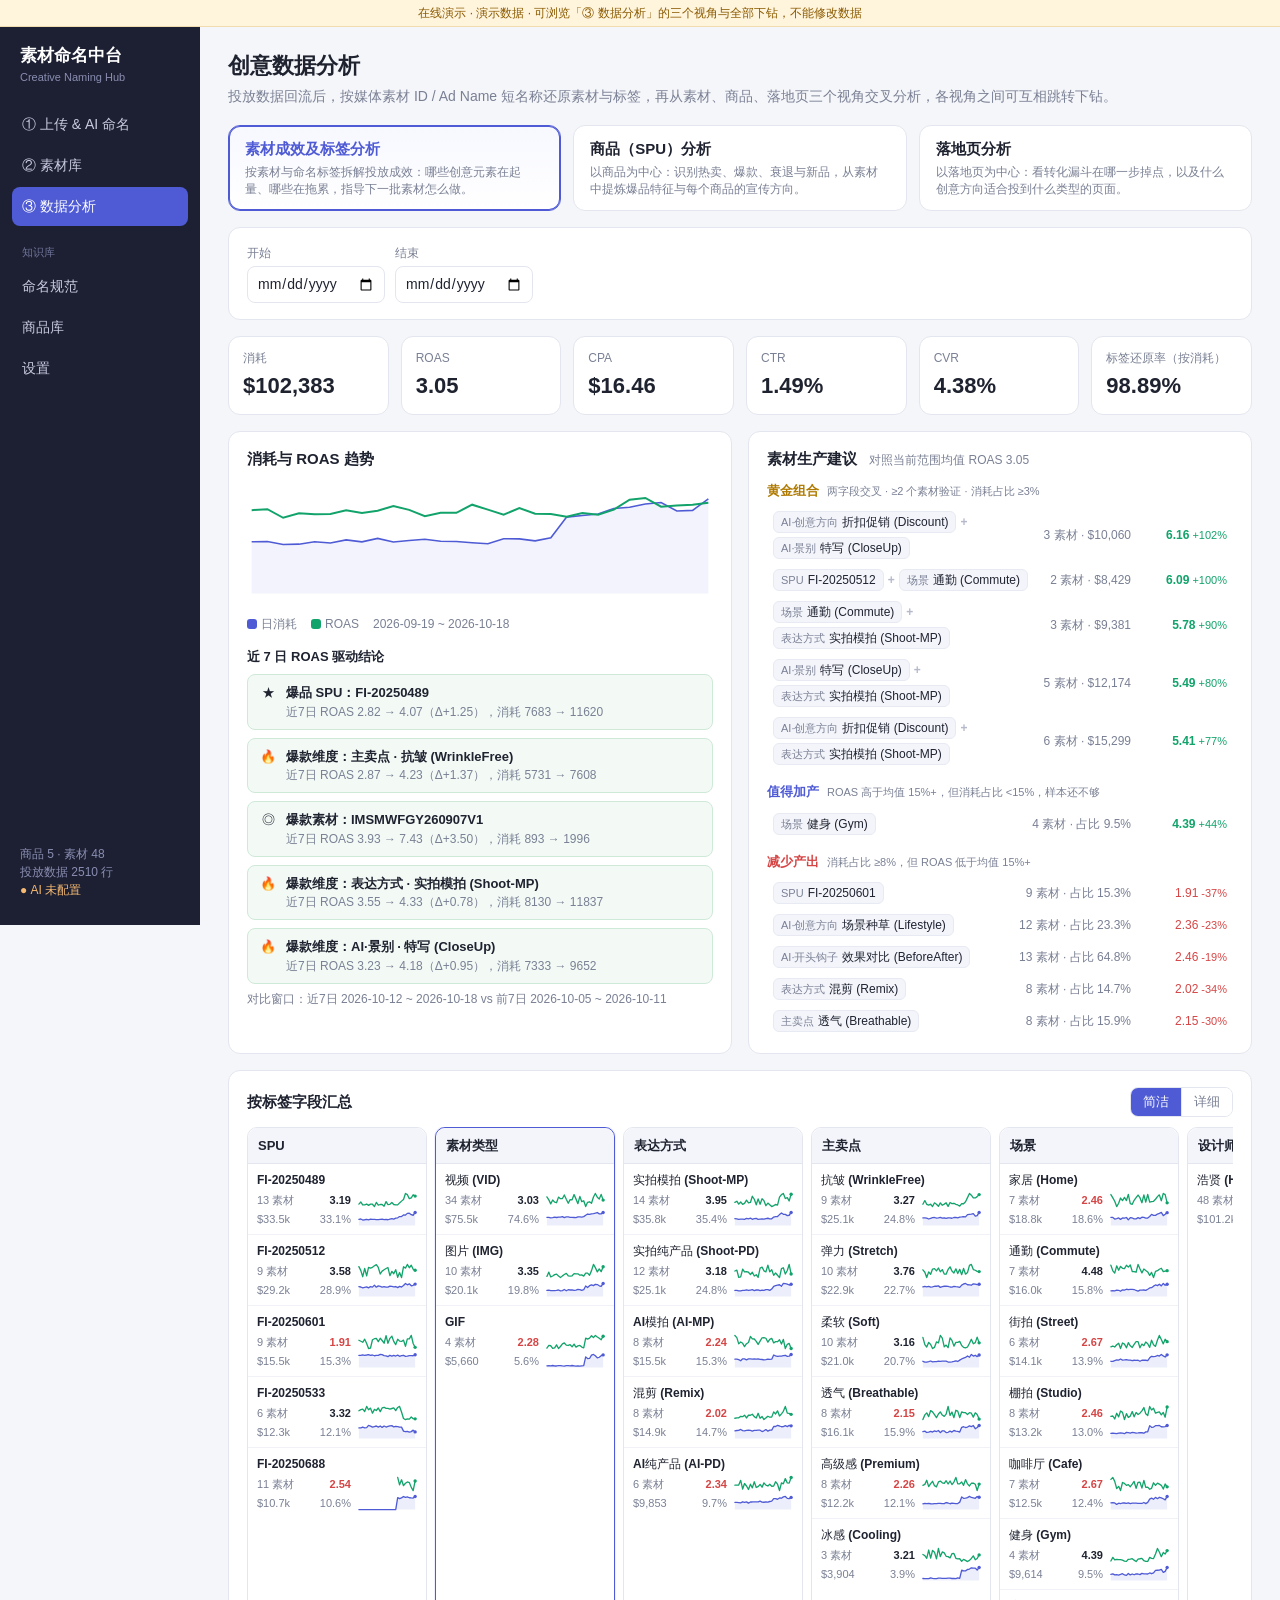
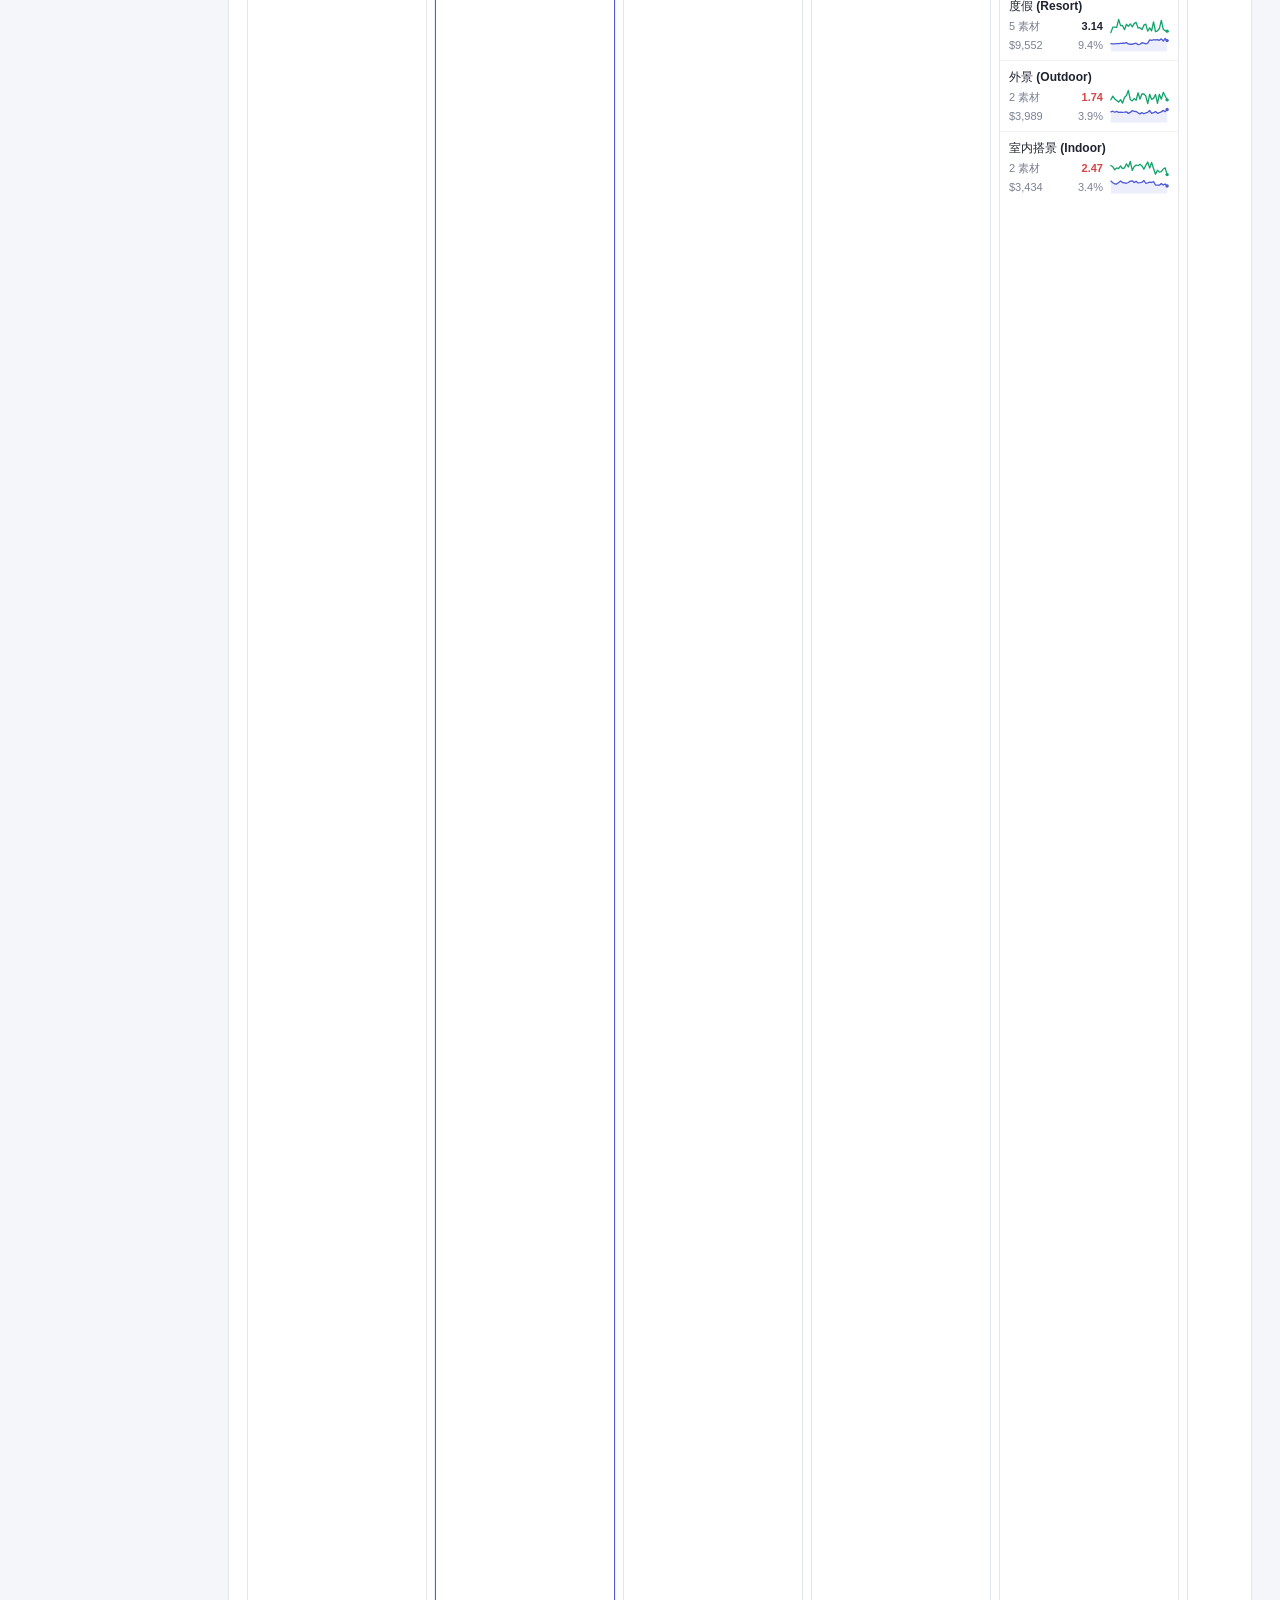
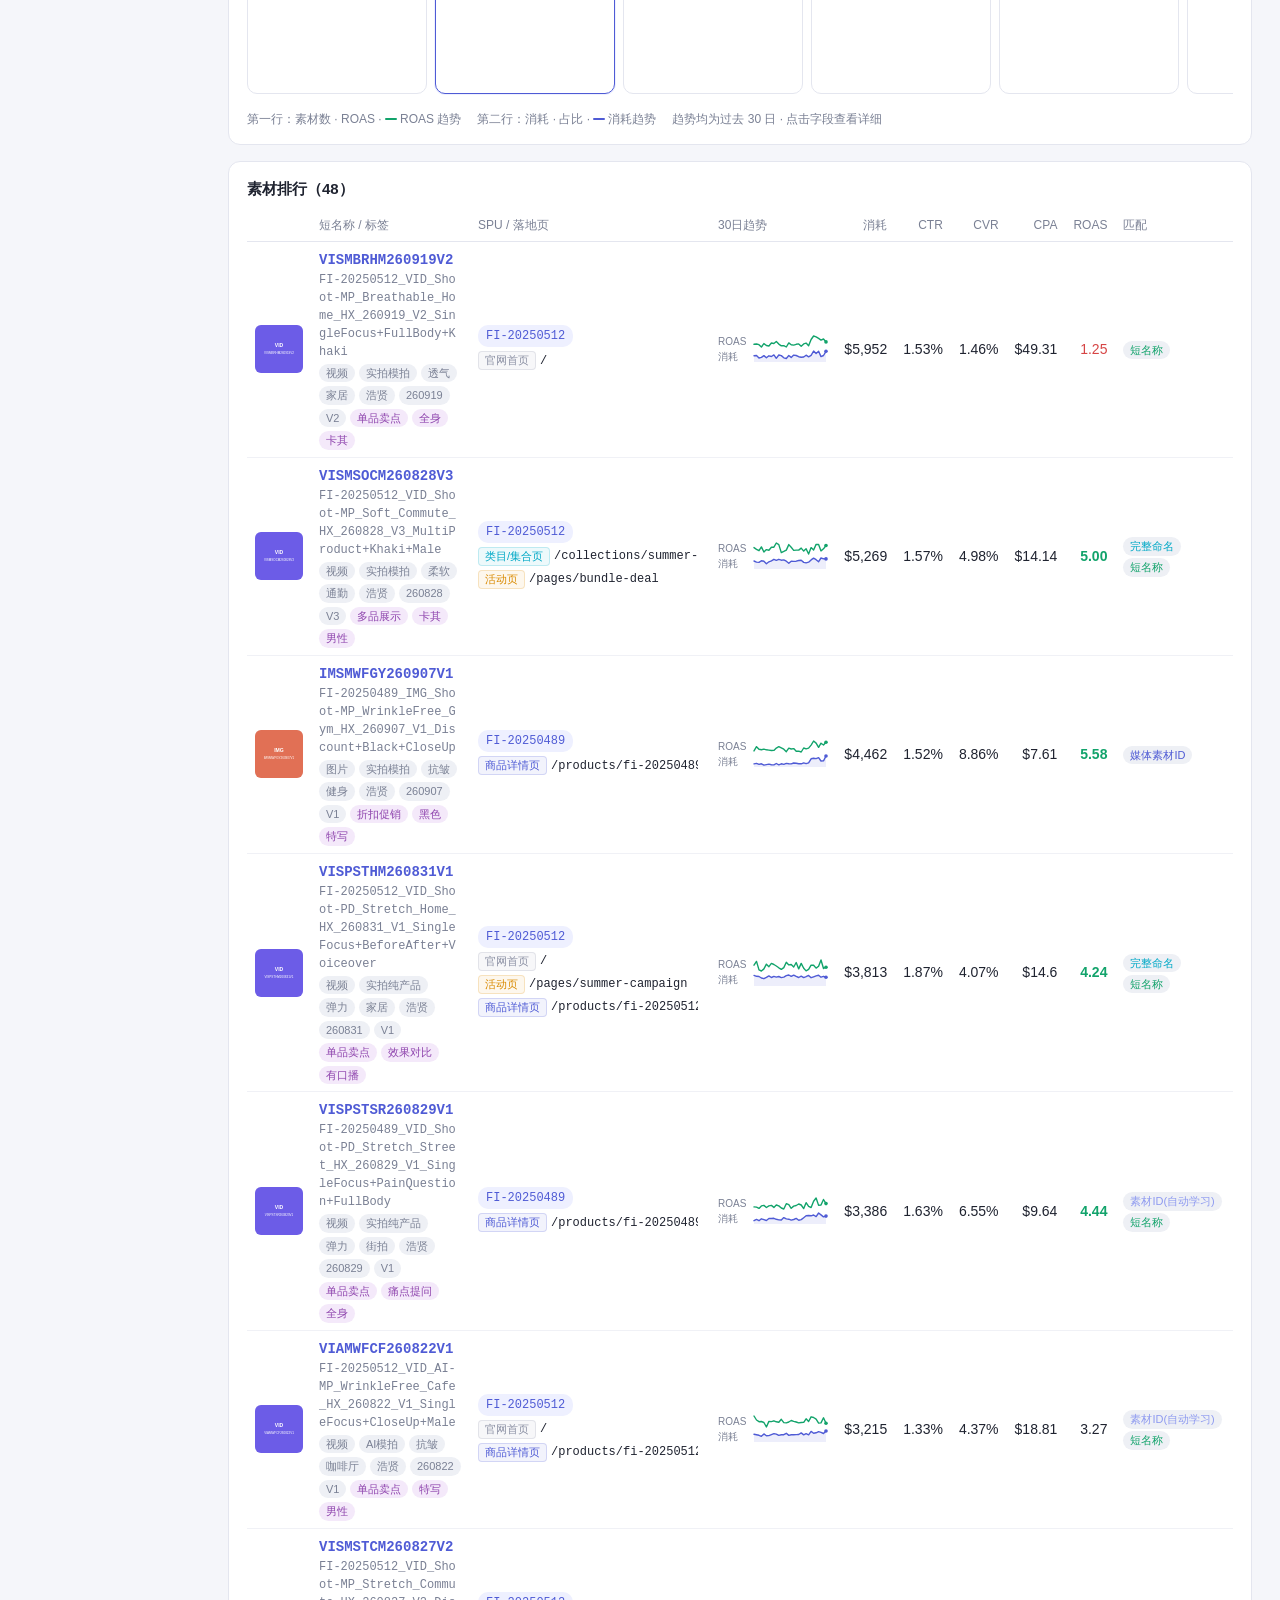
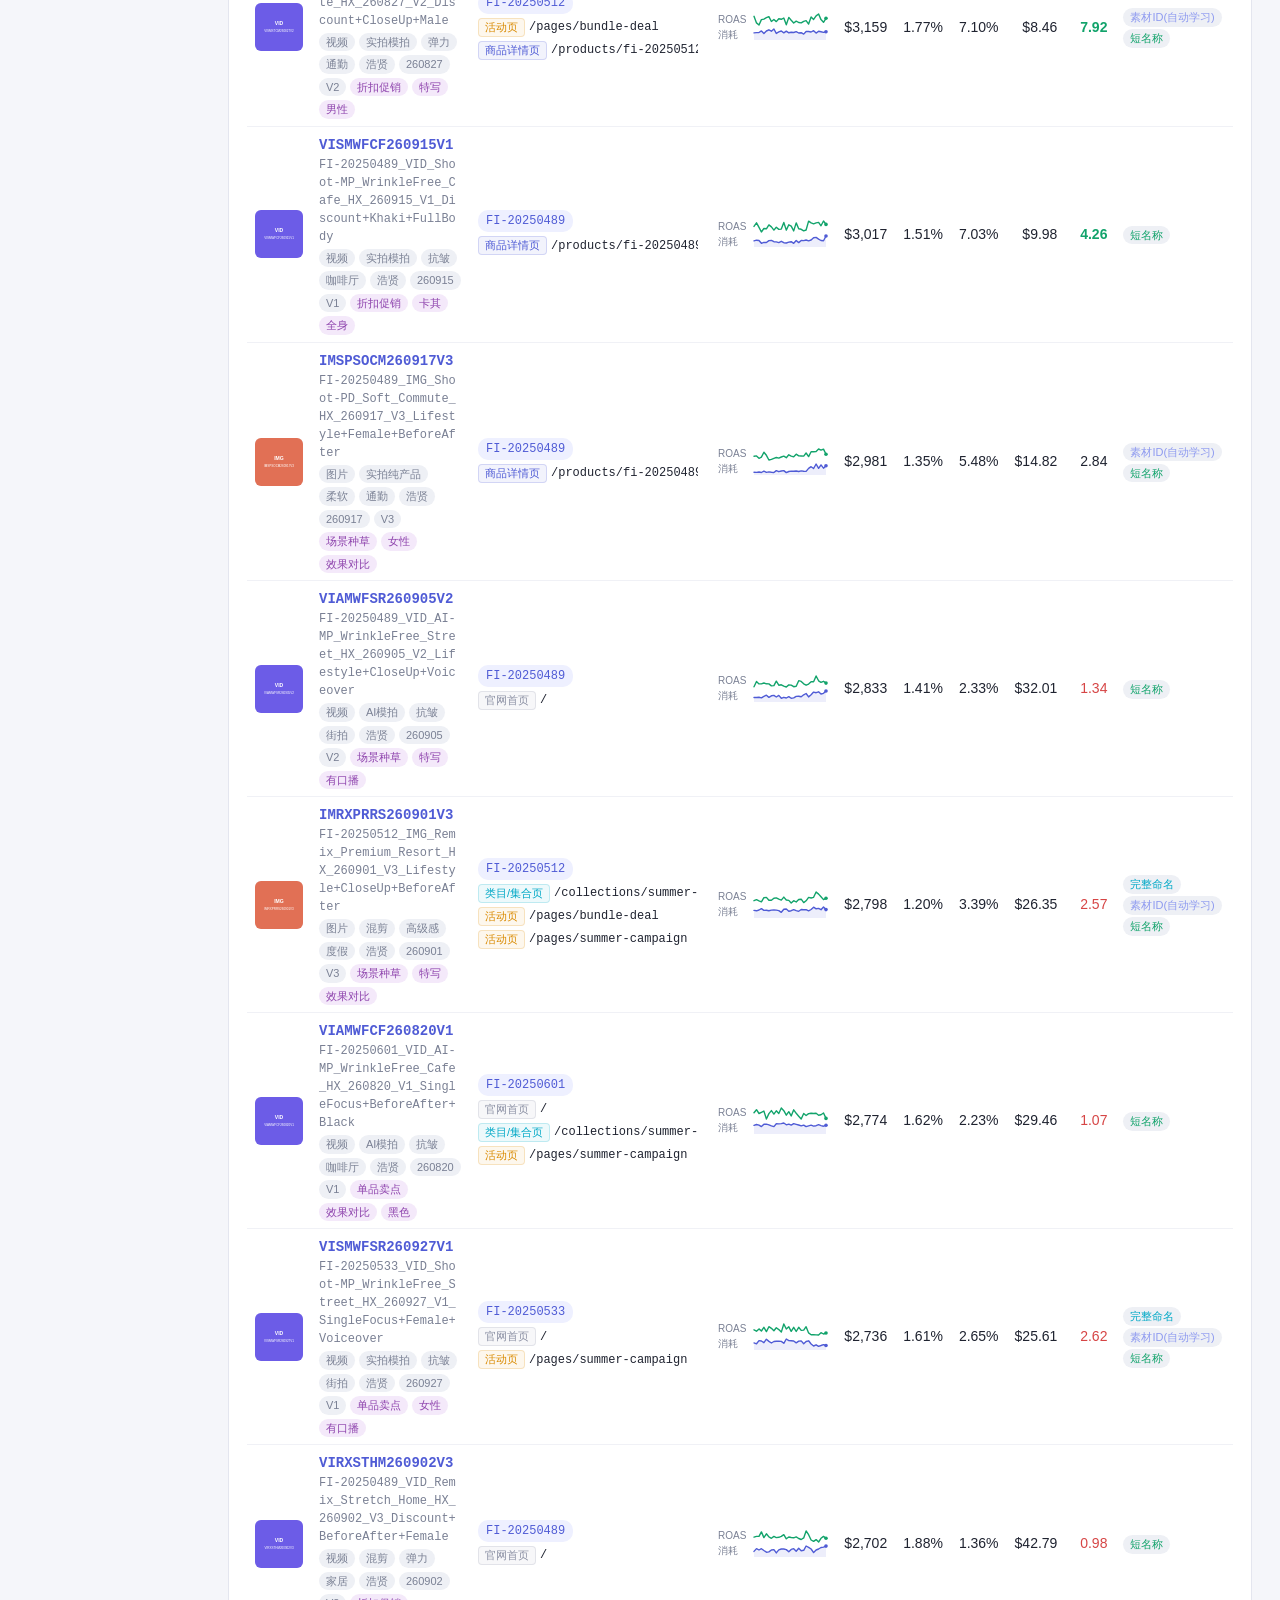
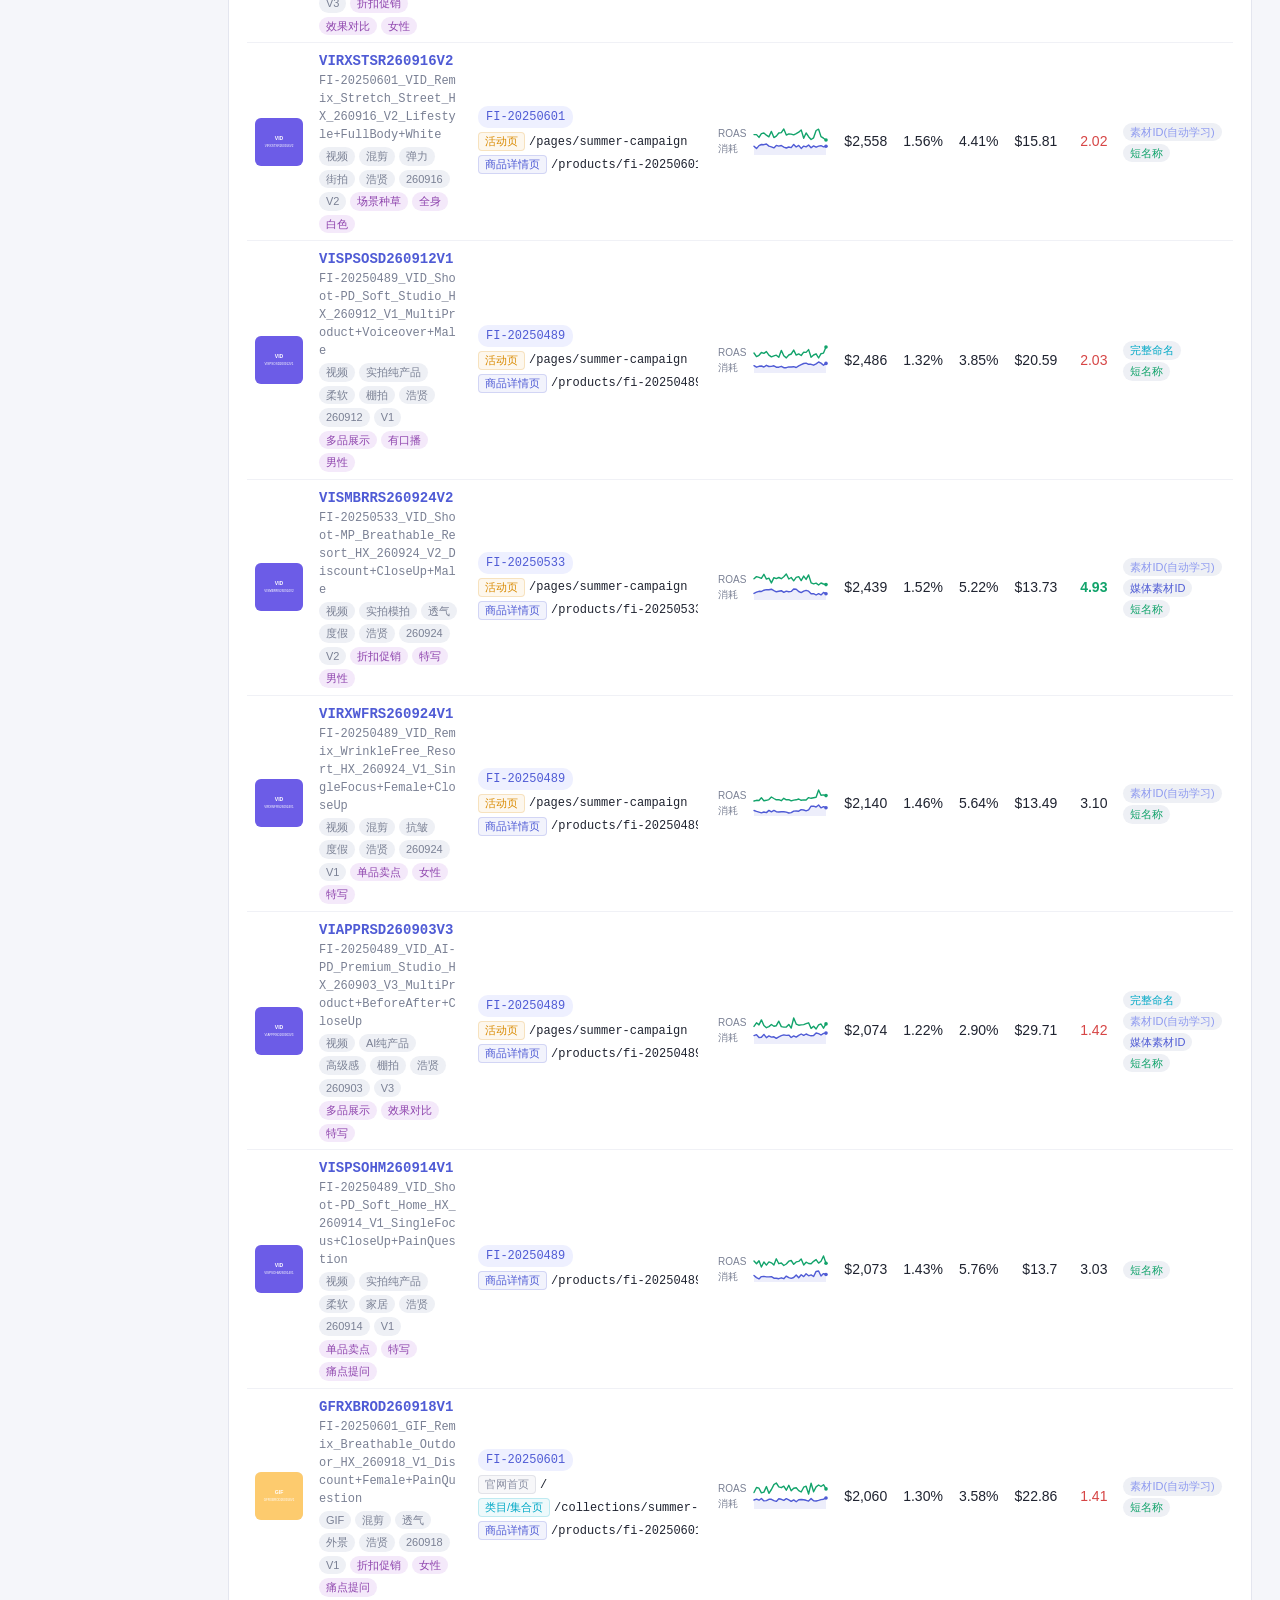
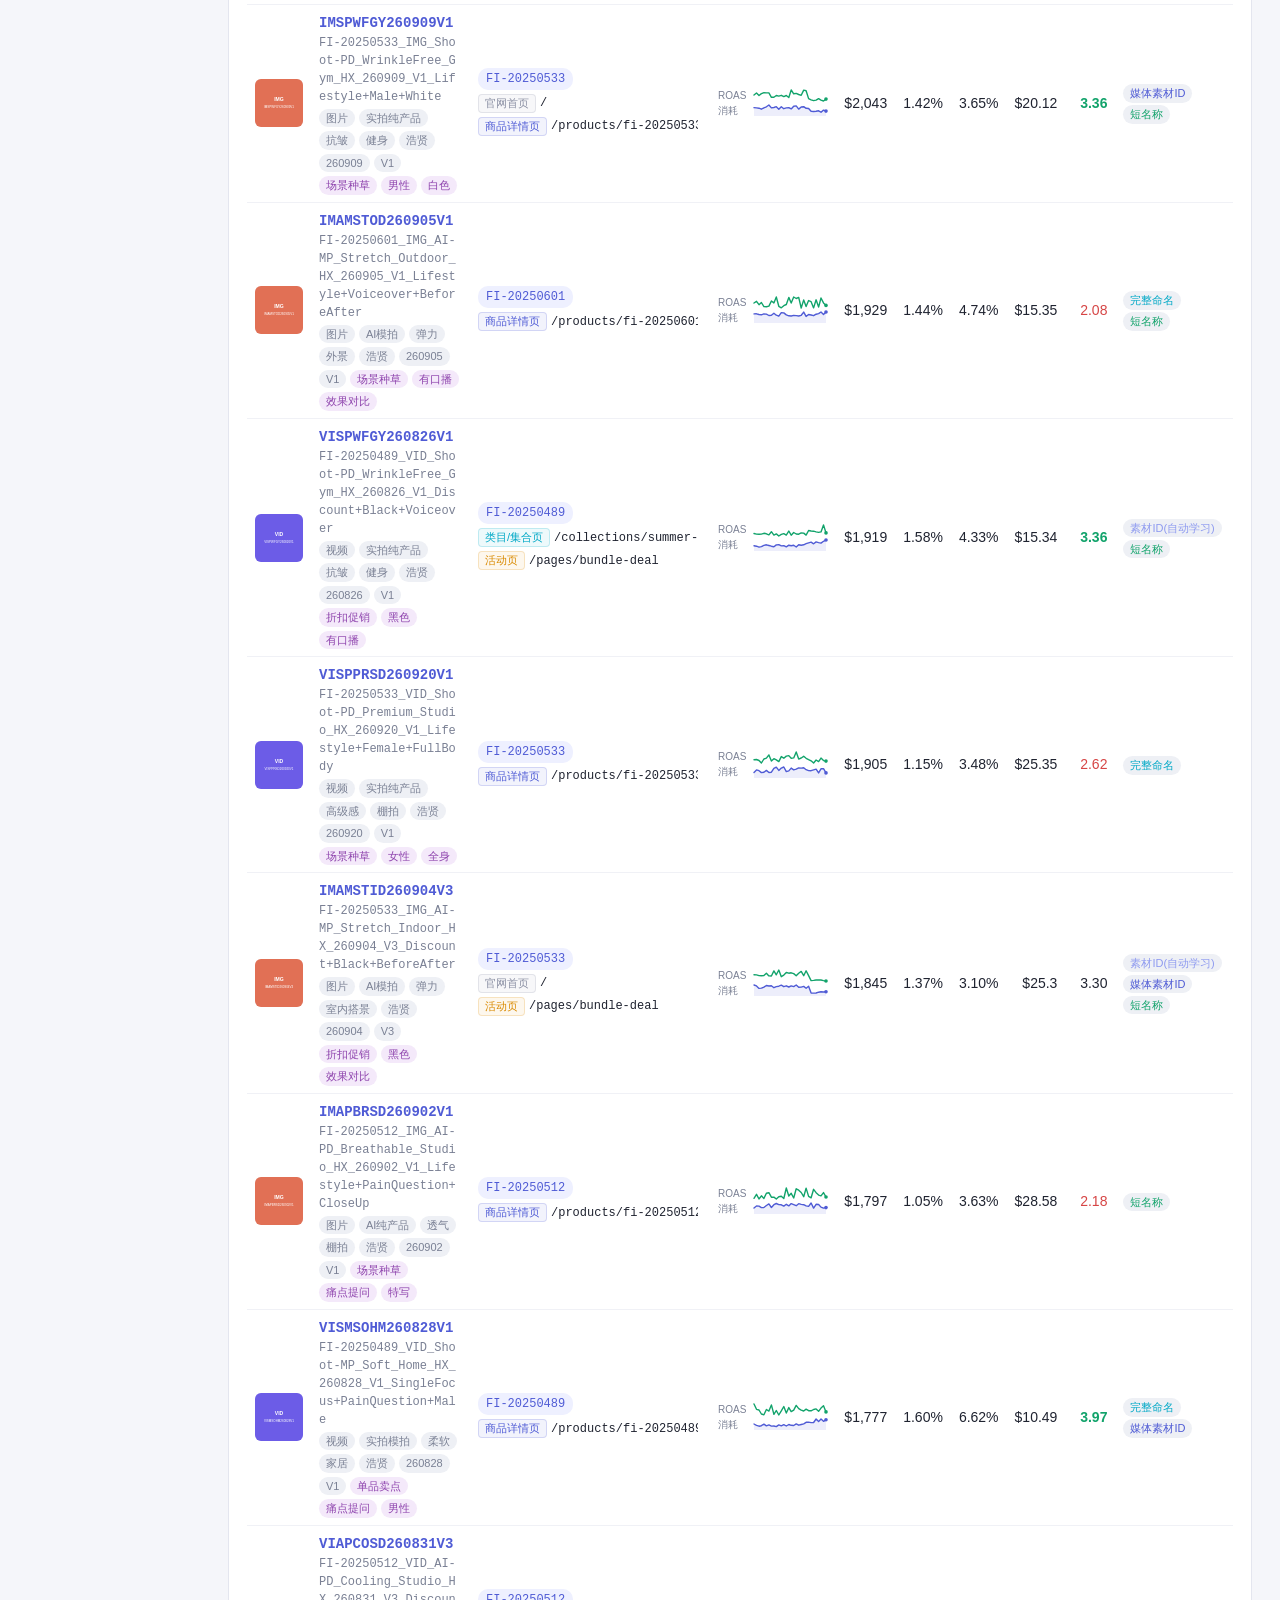
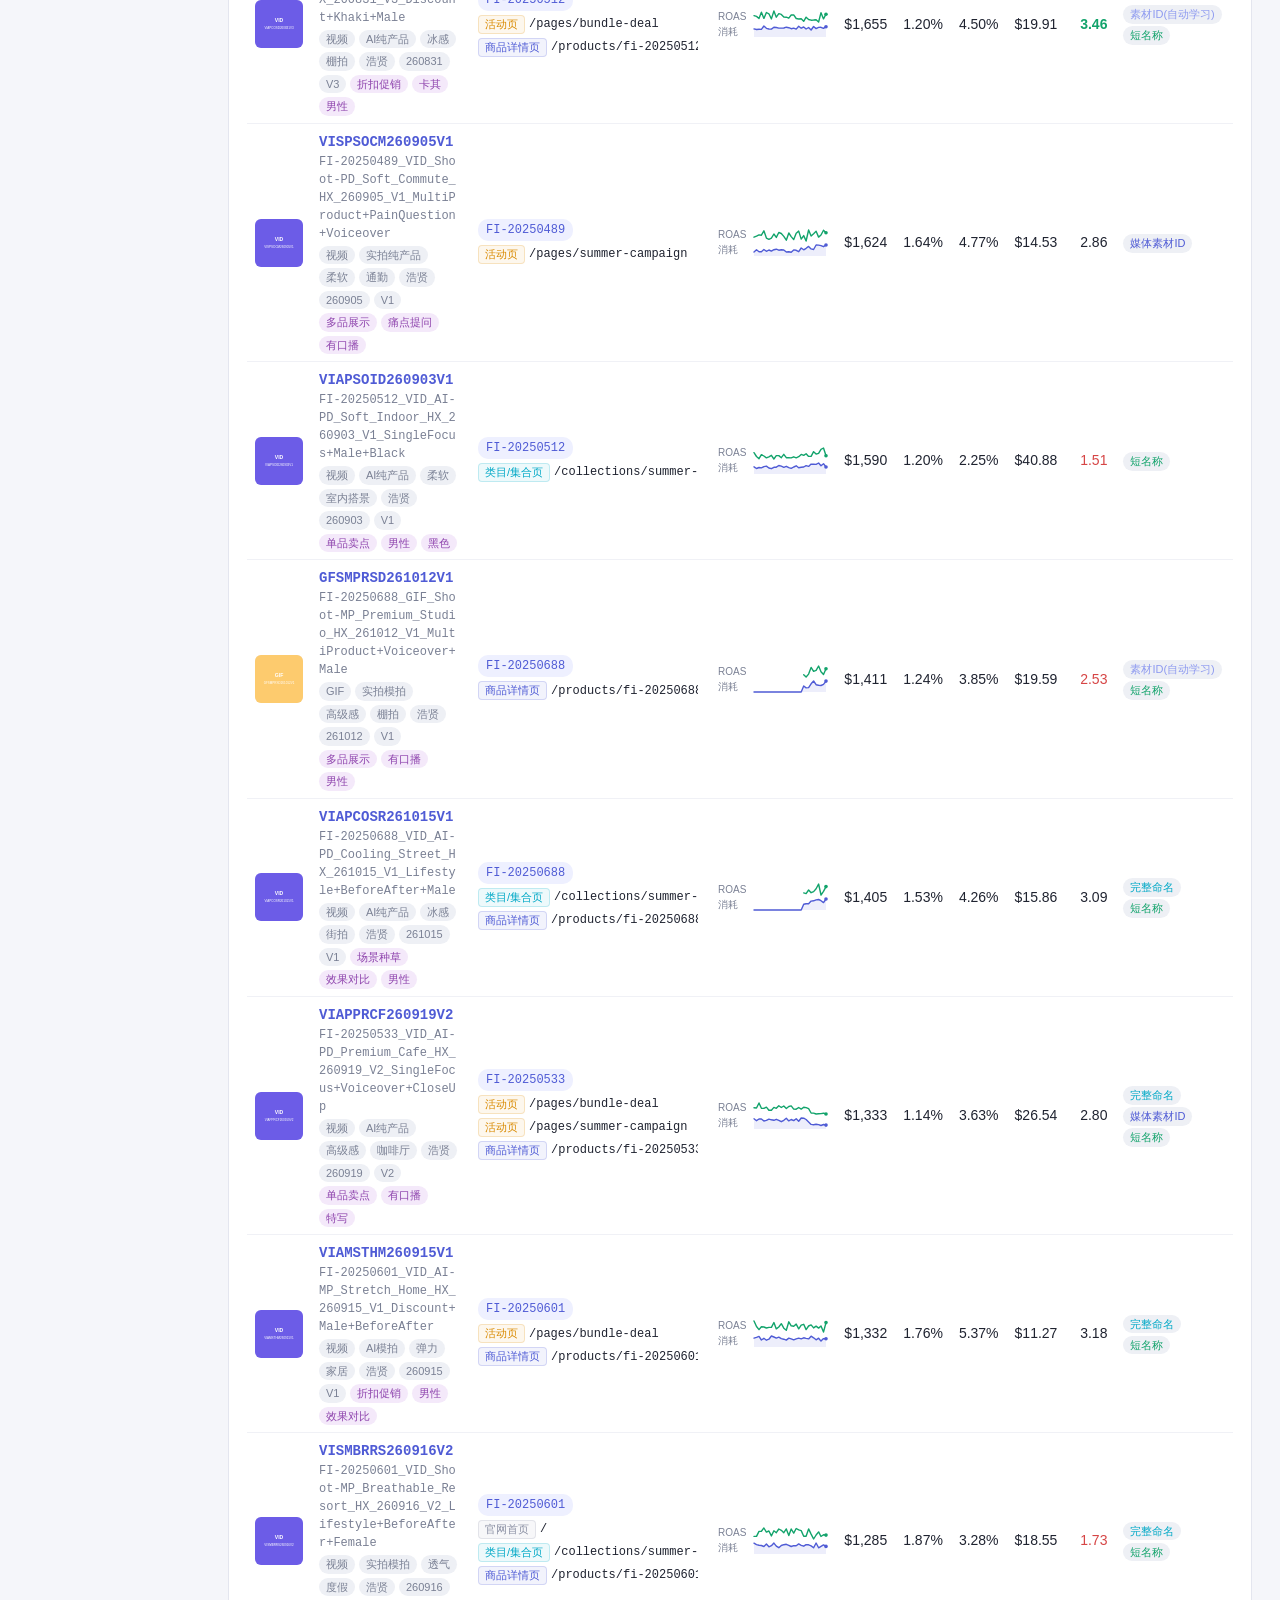
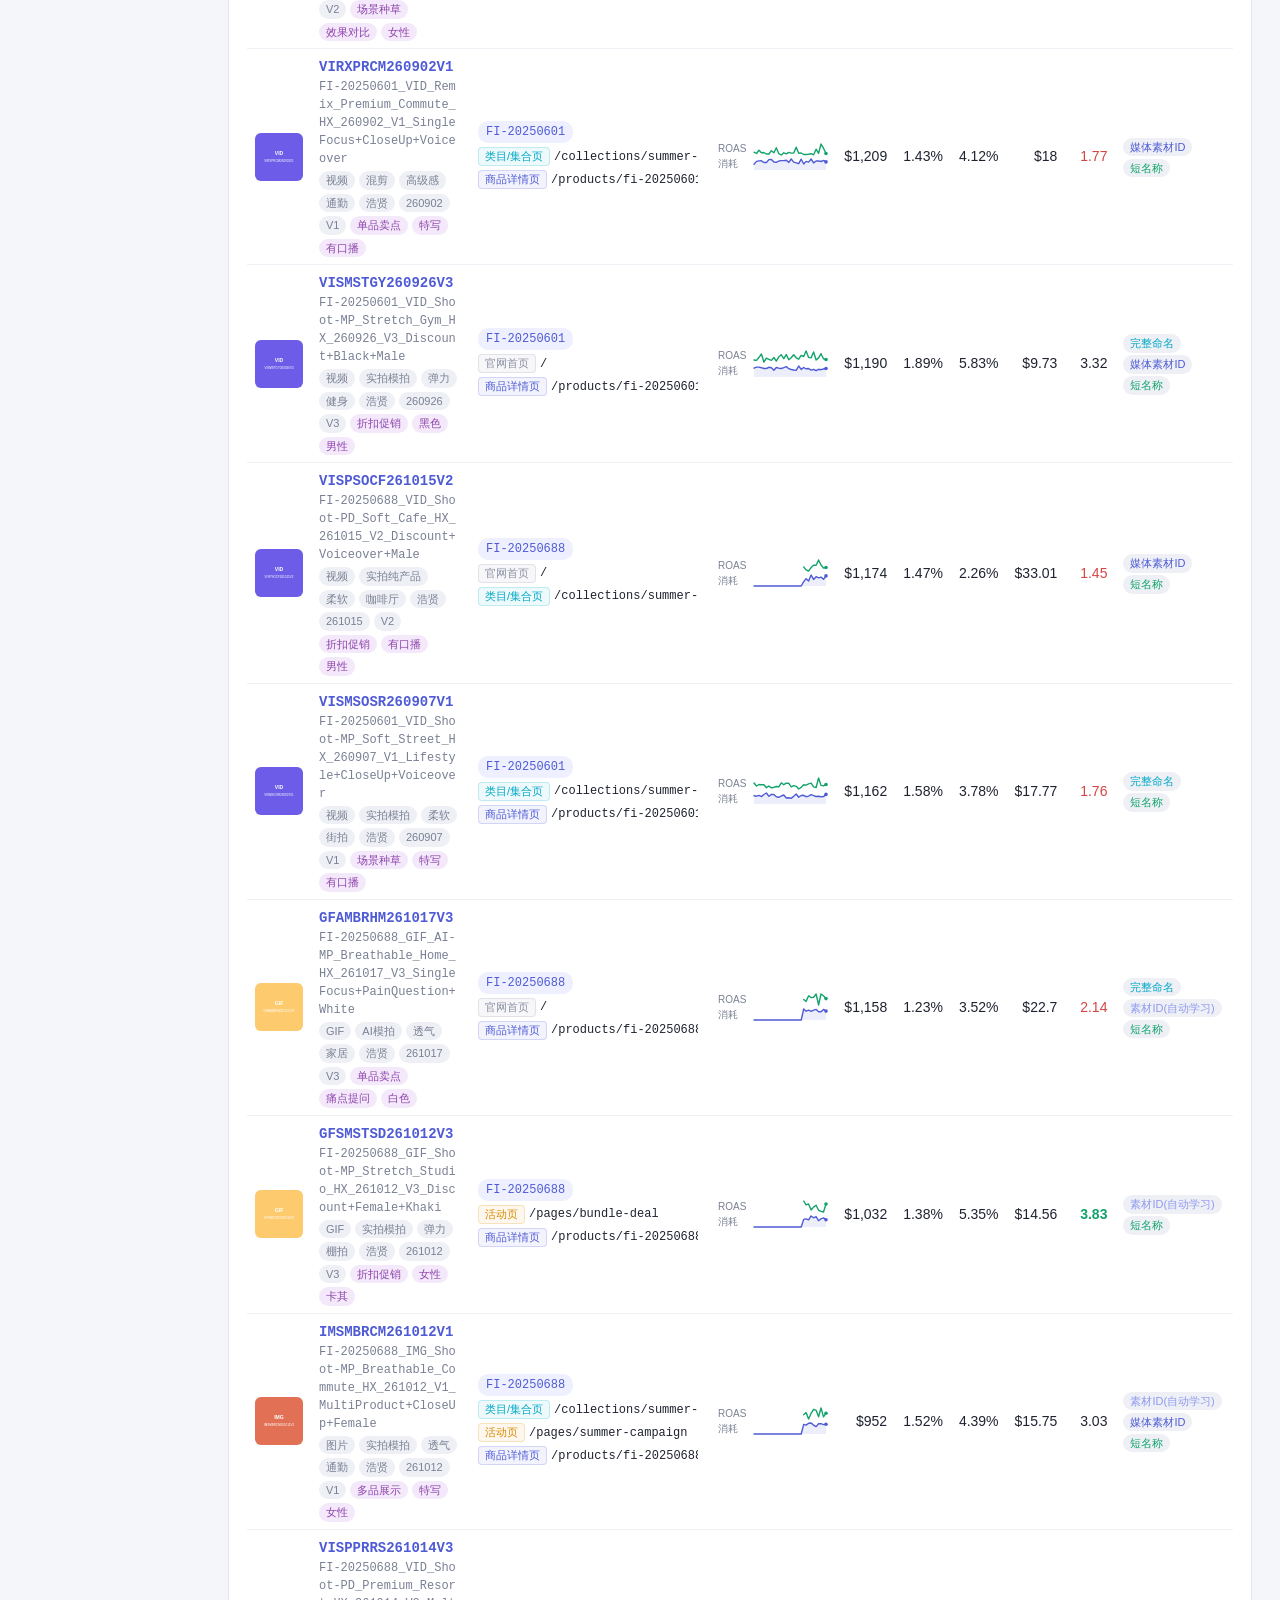
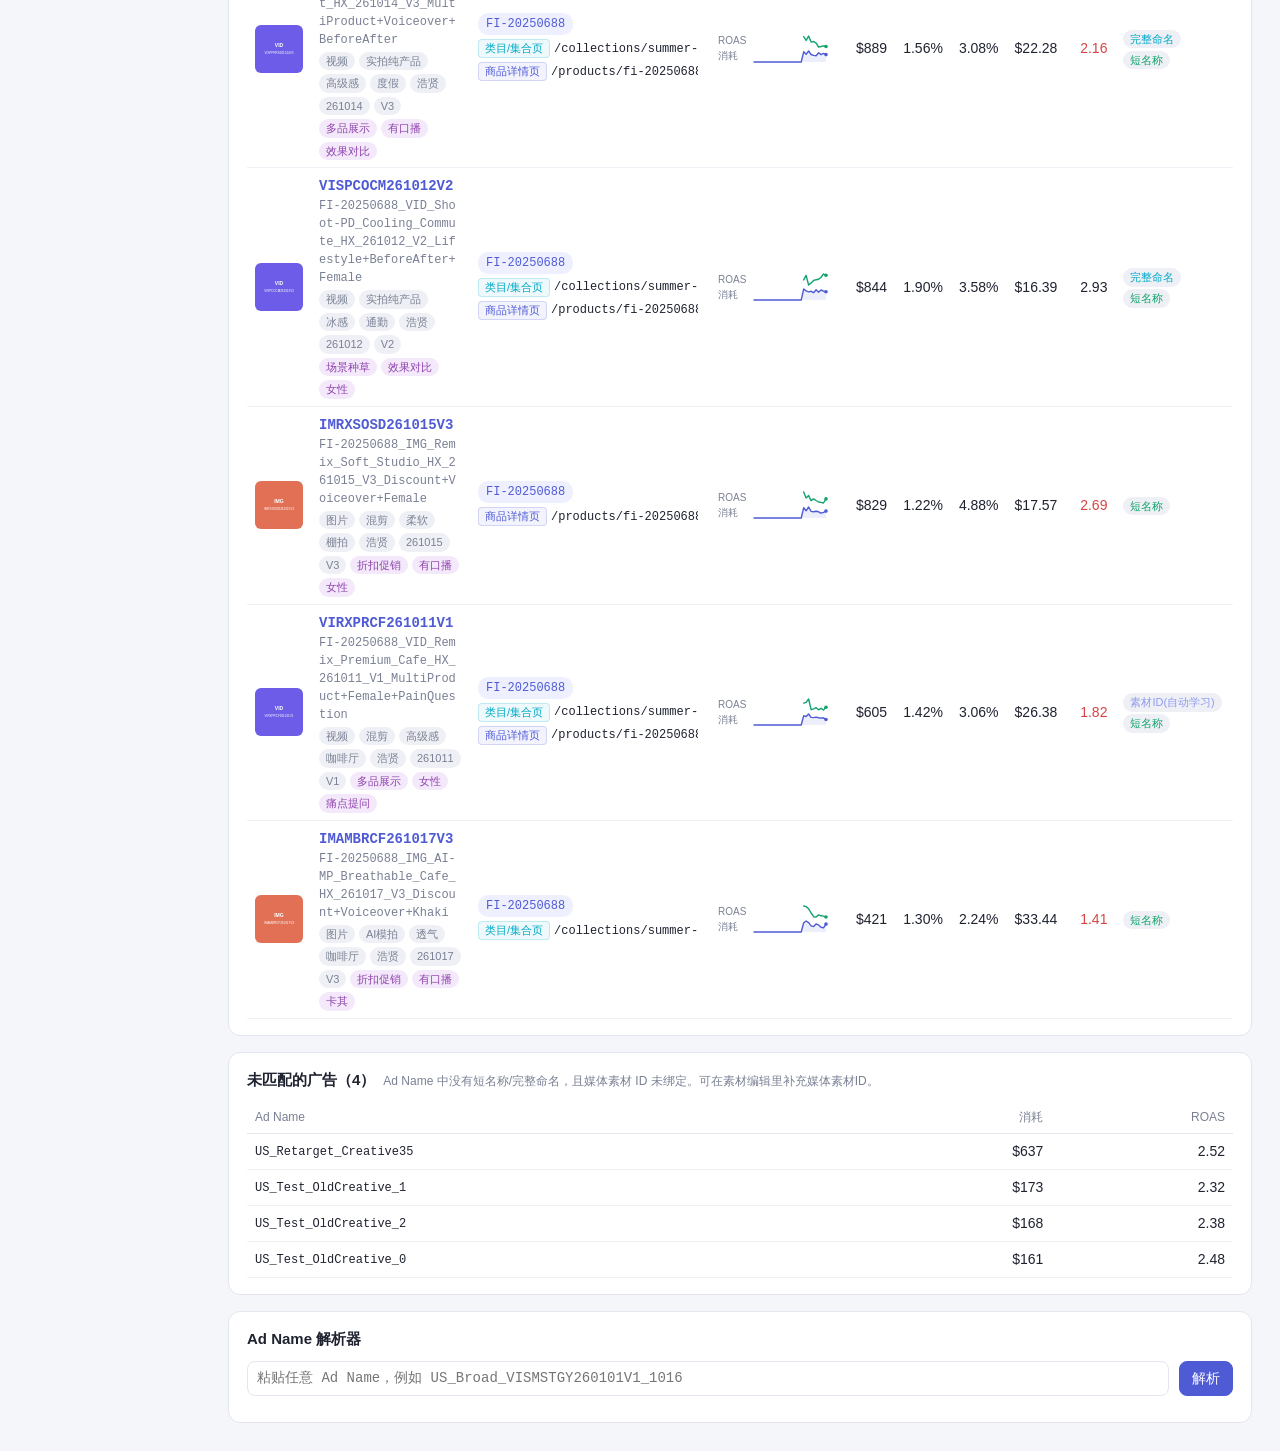
==== docs/index.html @ 24b9275c "素材命名中台：源码 + GitHub Pages 静态演示" ====
<!doctype html>
<html lang="zh-CN">
<head>
  <meta charset="utf-8">
  <meta name="viewport" content="width=device-width, initial-scale=1">
  <title>素材命名中台</title>
  <link rel="stylesheet" href="style.css">
</head>
<body>
  <aside class="nav">
    <div class="brand">素材命名中台<small>Creative Naming Hub</small></div>
    <a href="#/upload" data-page="upload">① 上传 &amp; AI 命名</a>
    <a href="#/assets" data-page="assets">② 素材库</a>
    <a href="#/analytics" data-page="analytics">③ 数据分析</a>
    <div class="nav-sep">知识库</div>
    <a href="#/spec" data-page="spec">命名规范</a>
    <a href="#/products" data-page="products">商品库</a>
    <a href="#/settings" data-page="settings">设置</a>
    <div class="nav-foot" id="navFoot"></div>
  </aside>
  <main id="main"></main>
  <div id="modal" class="modal hidden"><div class="modal-box"><div class="modal-head"><b id="modalTitle"></b><button class="btn ghost" id="modalClose">✕</button></div><div id="modalBody"></div></div></div>
  <div id="toasts"></div>
  <script>window.STATIC_DEMO = 1;</script>
  <script src="app.js"></script>
</body>
</html>
---- docs/style.css ----
* { box-sizing: border-box; }
:root {
  --bg: #f5f6fa; --card: #fff; --line: #e4e6ef; --text: #1f2330; --muted: #7a8094;
  --pri: #4f5bd5; --pri-l: #eef0ff; --ok: #12a36b; --warn: #d98a00; --bad: #d64545; --ai: #8e44ad;
}
body { margin: 0; font: 14px/1.5 -apple-system, BlinkMacSystemFont, "PingFang SC", "Helvetica Neue", sans-serif; color: var(--text); background: var(--bg); display: flex; min-height: 100vh; }
code, .mono { font-family: "SF Mono", Menlo, Consolas, monospace; }
a { color: var(--pri); text-decoration: none; }

.nav { width: 200px; flex-shrink: 0; background: #1d2033; color: #c9cbe0; padding: 18px 12px; position: sticky; top: 0; height: 100vh; display: flex; flex-direction: column; gap: 2px; }
.brand { color: #fff; font-size: 17px; font-weight: 700; padding: 0 8px 18px; }
.brand small { display: block; font-size: 11px; font-weight: 400; color: #8a8db0; }
.nav a { color: #c9cbe0; padding: 9px 10px; border-radius: 8px; }
.nav a:hover { background: #2a2e48; }
.nav a.active { background: var(--pri); color: #fff; }
.nav-sep { font-size: 11px; color: #6f7398; padding: 16px 10px 4px; }
.nav-foot { margin-top: auto; font-size: 12px; color: #8a8db0; padding: 8px; }

main { flex: 1; padding: 24px 28px 60px; min-width: 0; }
h1 { font-size: 22px; margin: 0 0 4px; }
.sub { color: var(--muted); margin: 0 0 18px; }
h3 { margin: 0 0 10px; font-size: 15px; }
.card { background: var(--card); border: 1px solid var(--line); border-radius: 12px; padding: 16px 18px; margin-bottom: 16px; }
.row { display: flex; gap: 10px; align-items: center; flex-wrap: wrap; }
.grow { flex: 1; }
.muted { color: var(--muted); }
.small { font-size: 12px; }
.hidden { display: none !important; }
.grid2 { display: grid; grid-template-columns: 1fr 1fr; gap: 16px; }
@media (max-width: 1100px) { .grid2 { grid-template-columns: 1fr; } }

input, select, textarea { font: inherit; border: 1px solid var(--line); border-radius: 8px; padding: 6px 9px; background: #fff; color: var(--text); min-width: 0; }
input:focus, select:focus, textarea:focus { outline: 2px solid var(--pri-l); border-color: var(--pri); }
label.f { display: flex; flex-direction: column; gap: 4px; font-size: 12px; color: var(--muted); }
label.f > input, label.f > select { font-size: 14px; color: var(--text); }
.btn { font: inherit; border: 1px solid var(--line); background: #fff; color: var(--text); padding: 6px 12px; border-radius: 8px; cursor: pointer; white-space: nowrap; }
.btn:hover { border-color: var(--pri); color: var(--pri); }
.btn.pri { background: var(--pri); border-color: var(--pri); color: #fff; }
.btn.pri:hover { filter: brightness(1.08); color: #fff; }
.btn.ghost { border-color: transparent; background: transparent; }
.btn.danger:hover { border-color: var(--bad); color: var(--bad); }
.btn.sm { padding: 2px 8px; font-size: 12px; }
.btn:disabled { opacity: .5; cursor: default; }

.badge { display: inline-block; font-size: 11px; padding: 1px 7px; border-radius: 10px; background: #eef0f5; color: var(--muted); white-space: nowrap; }
.badge.ai { background: #f4e9fa; color: var(--ai); }
.badge.new { background: #fff3dc; color: var(--warn); }
.badge.ok { background: #e3f6ee; color: var(--ok); }
.badge.bad { background: #fde8e8; color: var(--bad); }
.badge.pri { background: var(--pri-l); color: var(--pri); }

table.t { width: 100%; border-collapse: collapse; }
table.t th { text-align: left; font-weight: 500; color: var(--muted); font-size: 12px; border-bottom: 1px solid var(--line); padding: 7px 8px; white-space: nowrap; }
table.t td { border-bottom: 1px solid #f0f1f6; padding: 7px 8px; vertical-align: middle; }
table.t tr:hover td { background: #fafbff; }
table.t td.num, table.t th.num { text-align: right; font-variant-numeric: tabular-nums; }
table.t input { width: 100%; }

/* drop zone */
.drop { border: 2px dashed #c6cae0; border-radius: 14px; padding: 34px; text-align: center; background: #fbfbff; cursor: pointer; transition: .15s; }
.drop.over { border-color: var(--pri); background: var(--pri-l); }
.drop b { font-size: 16px; }

/* editor */
.editor { display: grid; grid-template-columns: 220px 1fr; gap: 18px; }
@media (max-width: 900px) { .editor { grid-template-columns: 1fr; } }
.ed-media img, .ed-media video { width: 100%; max-height: 340px; object-fit: contain; border-radius: 10px; background: #111; display: block; }
.ed-media .ph { width: 100%; aspect-ratio: 4/5; border-radius: 10px; background: #eceef5; display: flex; align-items: center; justify-content: center; color: var(--muted); }
.ed-desc { font-size: 12px; color: var(--muted); margin-top: 8px; }
.names { background: #f7f8fc; border: 1px solid var(--line); border-radius: 10px; padding: 10px 12px; margin-bottom: 12px; }
.names .nm { display: flex; align-items: center; gap: 8px; margin: 3px 0; }
.names .nm > span:first-child { width: 64px; color: var(--muted); font-size: 12px; flex-shrink: 0; }
.names code { font-size: 13px; word-break: break-all; background: #fff; border: 1px solid var(--line); padding: 3px 8px; border-radius: 6px; flex: 1; }
.names code.short { color: var(--pri); font-weight: 600; flex: 0 1 auto; }
.frow { display: grid; grid-template-columns: 110px 1fr; gap: 10px; align-items: center; padding: 5px 0; border-bottom: 1px dashed #eef0f5; }
.frow > .fl { font-size: 13px; color: var(--muted); }
.frow > .fl .badge { margin-left: 3px; }
.fctl { display: flex; gap: 6px; align-items: center; flex-wrap: wrap; }
.fctl select { min-width: 200px; }
.reason { font-size: 12px; color: var(--muted); max-width: 420px; overflow: hidden; text-overflow: ellipsis; white-space: nowrap; }
.chips { display: flex; flex-wrap: wrap; gap: 6px; }
.chip { display: inline-flex; align-items: center; gap: 5px; border: 1px solid #e4d3ef; background: #faf5fd; border-radius: 14px; padding: 2px 4px 2px 9px; font-size: 12px; }
.chip.off { opacity: .45; }
.chip .cat { color: var(--ai); }
.chip button { border: 0; background: none; cursor: pointer; color: var(--muted); padding: 0 3px; }
.ptag { display: inline-flex; gap: 6px; align-items: center; }
.ptag img { width: 30px; height: 30px; object-fit: cover; border-radius: 5px; }

.qitem { margin-bottom: 16px; }
.qhead { display: flex; align-items: center; gap: 10px; margin-bottom: 12px; }
.spin { display: inline-block; width: 14px; height: 14px; border: 2px solid #ccd; border-top-color: var(--pri); border-radius: 50%; animation: sp 0.8s linear infinite; vertical-align: -2px; }
@keyframes sp { to { transform: rotate(360deg); } }

/* thumbs */
.th { width: 48px; height: 48px; object-fit: cover; border-radius: 6px; background: #eceef5; display: block; }

/* spec */
.field-card { border: 1px solid var(--line); border-radius: 10px; margin-bottom: 12px; background: #fff; }
.field-head { display: flex; align-items: center; gap: 8px; padding: 10px 12px; background: #f8f9fc; border-radius: 10px 10px 0 0; flex-wrap: wrap; }
.field-head .idx { width: 24px; height: 24px; border-radius: 50%; background: var(--pri); color: #fff; display: flex; align-items: center; justify-content: center; font-size: 12px; }
.field-body { padding: 8px 12px 12px; }
.field-body table.t input { border-color: transparent; background: transparent; }
.field-body table.t input:hover, .field-body table.t input:focus { border-color: var(--line); background: #fff; }
.fboard { display: flex; align-items: stretch; overflow-x: auto; padding: 2px 2px 12px; margin-bottom: 12px; }
.fsep { flex: 0 0 auto; align-self: flex-start; margin-top: 9px; padding: 0 3px; color: var(--muted); font: 600 13px "SF Mono", Menlo, monospace; }
.fcol { flex: 0 0 150px; width: 150px; border: 1px solid var(--line); border-radius: 10px; background: #fff; display: flex; flex-direction: column; position: relative; transition: opacity .15s; }
.fcol.narrow { flex-basis: 118px; width: 118px; }
.fcol.off { opacity: .55; }
.fcol.dragging { opacity: .3; }
.fcol.drop-before::before, .fcol.drop-after::after { content: ""; position: absolute; top: -2px; bottom: -2px; width: 3px; border-radius: 2px; background: var(--pri); }
.fcol.drop-before::before { left: -9px; }
.fcol.drop-after::after { right: -9px; }
.fcol-head { display: flex; align-items: center; gap: 2px; padding: 5px 4px 3px; background: #f4f5fb; border-radius: 10px 10px 0 0; }
.grip { cursor: grab; user-select: none; color: #a6abc4; font-size: 12px; letter-spacing: -2px; display: flex; align-items: center; gap: 3px; padding: 2px 3px 2px 1px; border-radius: 5px; flex-shrink: 0; }
.grip:hover { background: var(--pri-l); color: var(--pri); }
.grip:active { cursor: grabbing; }
.grip b { letter-spacing: 0; font-size: 10px; width: 16px; height: 16px; border-radius: 50%; background: var(--pri); color: #fff; display: inline-flex; align-items: center; justify-content: center; }
.fname { flex: 1; width: 0; font-weight: 600; font-size: 13px; padding: 2px 4px; border-color: transparent; background: transparent; }
.fcol-meta { display: flex; align-items: center; gap: 4px; padding: 0 6px 4px; background: #f4f5fb; border-bottom: 1px solid var(--line); font-size: 11px; color: var(--muted); }
.fcol-meta label { display: inline-flex; align-items: center; gap: 1px; cursor: pointer; }
.fcol-meta input[type=checkbox] { margin: 0; width: 12px; height: 12px; }
.fcol-meta .badge { font-size: 10px; padding: 0 5px; }
.ibtn { border: 0; background: none; cursor: pointer; color: #b3b7cc; font-size: 11px; padding: 1px 3px; border-radius: 4px; line-height: 1.2; }
.ibtn:hover { background: #eef0f7; color: var(--text); }
.ibtn.danger:hover { color: var(--bad); background: #fdeeee; }
.ibtn.on { color: var(--pri); }
.fcol-meta .ibtn { margin-left: auto; }
.fvals { flex: 1; }
.vrow { display: grid; grid-template-columns: 1fr 28px; position: relative; padding: 2px 5px; border-bottom: 1px solid #f1f2f7; }
.vrow:hover { background: #fafbff; }
.vrow input { border-color: transparent; background: transparent; padding: 1px 3px; border-radius: 4px; width: 100%; }
.vrow input:hover { border-color: var(--line); background: #fff; }
.vrow input:focus { border-color: var(--pri); background: #fff; }
.vcn { font-size: 13px; }
.vcode { font-size: 11px; text-align: center; color: var(--pri); font-weight: 600; text-transform: uppercase; }
.ven { grid-column: 1 / -1; font-size: 11px; color: var(--muted); }
.vact { position: absolute; right: 3px; bottom: 2px; display: none; align-items: center; gap: 1px; background: #fafbff; border-radius: 4px; }
.vrow:hover .vact, .vrow:focus-within .vact { display: flex; }
.vai { font-style: normal; font-size: 9px; color: var(--ai); background: #f4e9fa; padding: 0 3px; border-radius: 3px; margin-right: 1px; }
.vnew { border-bottom: 0; border-top: 1px dashed var(--line); background: #fcfcfe; border-radius: 0 0 10px 10px; }
.vnew input::placeholder { color: #b8bccd; }
.fhint { padding: 8px; font-size: 11px; color: var(--muted); line-height: 1.5; }
.fgroups { display: grid; grid-template-columns: repeat(3, minmax(0, 1fr)); gap: 12px; }
@media (max-width: 1100px) { .fgroups { grid-template-columns: 1fr; } }
.fgroup { border: 1px solid var(--line); border-radius: 10px; padding: 10px 14px 12px; }
.fgroup h4 { margin: 0 0 10px; font-size: 14px; display: flex; align-items: baseline; gap: 6px; flex-wrap: wrap; }
.fgroup h4 > span { width: 18px; height: 18px; border-radius: 50%; background: var(--pri); color: #fff; font-size: 11px; display: inline-flex; align-items: center; justify-content: center; align-self: center; }
.fgroup h4 small { font-weight: 400; color: var(--muted); font-size: 12px; }
.frm { display: grid; grid-template-columns: 72px 1fr; gap: 8px 10px; align-items: center; font-size: 13px; }
.frm > label { color: var(--muted); font-size: 12px; }
.frm > span { display: flex; align-items: center; gap: 8px; }
.frm em { font-style: normal; font-size: 12px; color: var(--muted); line-height: 1.4; }
.frm select { justify-self: start; }
.fmt { font-size: 13px; padding: 10px 14px; background: #f7f8fc; border-radius: 8px; }
.fmt-line { display: grid; grid-template-columns: 72px 1fr; gap: 10px; align-items: center; }
.fmt-line.ex { margin: 2px 0 10px; }
.fmt-line.ex:last-child { margin-bottom: 0; }
.fmt-k { font-weight: 600; font-size: 12px; }
.fmt code { font-size: 13px; background: #fff; border: 1px solid var(--line); border-radius: 6px; padding: 2px 8px; justify-self: start; word-break: break-all; }
.fmt code.short { color: var(--pri); font-weight: 600; }
.fmt .seg { display: inline-block; padding: 2px 8px; margin: 2px 1px; border-radius: 6px; background: var(--pri-l); color: var(--pri); }
.fmt .seg small { margin-left: 3px; font-size: 10px; opacity: .7; }
.fmt .seg.opt { background: transparent; border: 1px dashed #c3c8ea; color: var(--muted); margin-left: 6px; }
.fmt .sep { color: var(--muted); font-family: "SF Mono", Menlo, monospace; padding: 0 1px; }

/* products */
.pgrid { display: grid; grid-template-columns: repeat(auto-fill, minmax(190px, 1fr)); gap: 12px; }
.pcard { border: 1px solid var(--line); border-radius: 10px; overflow: hidden; background: #fff; }
.pcard img { width: 100%; aspect-ratio: 1; object-fit: cover; display: block; background: #f0f1f6; }
.pcard .pb { padding: 8px 10px; }
.pcard .pt { font-size: 12px; color: var(--muted); height: 36px; overflow: hidden; }
.pcard input { width: 100%; font-family: "SF Mono", Menlo, monospace; font-size: 12px; margin-top: 4px; }

/* analytics */
.kpis { display: grid; grid-template-columns: repeat(auto-fit, minmax(150px, 1fr)); gap: 12px; margin-bottom: 16px; }
.kpi { background: #fff; border: 1px solid var(--line); border-radius: 12px; padding: 12px 14px; }
.kpi .k { font-size: 12px; color: var(--muted); }
.kpi .v { font-size: 22px; font-weight: 650; margin-top: 2px; font-variant-numeric: tabular-nums; }
.stack { display: flex; height: 14px; border-radius: 7px; overflow: hidden; background: #eef0f5; }
.stack > div { height: 100%; }
.legend { display: flex; gap: 14px; flex-wrap: wrap; font-size: 12px; margin-top: 8px; color: var(--muted); }
.legend i { display: inline-block; width: 10px; height: 10px; border-radius: 3px; margin-right: 4px; vertical-align: -1px; }
.bar { position: relative; height: 18px; background: #f0f1f7; border-radius: 4px; min-width: 90px; }
.bar > div { position: absolute; left: 0; top: 0; bottom: 0; border-radius: 4px; }
.bar > span { position: relative; font-size: 12px; padding-left: 6px; line-height: 18px; font-variant-numeric: tabular-nums; }
.tabs { display: flex; gap: 6px; flex-wrap: wrap; margin-bottom: 12px; }
.tab { padding: 5px 12px; border-radius: 16px; border: 1px solid var(--line); background: #fff; cursor: pointer; font-size: 13px; }
.tab.on { background: var(--pri); color: #fff; border-color: var(--pri); }
.tab.ai { border-color: #e4d3ef; }
.tab.ai.on { background: var(--ai); border-color: var(--ai); }
.impact { display: grid; grid-template-columns: 130px 1fr 150px; gap: 8px; align-items: center; padding: 5px 0; cursor: pointer; }
.impact:hover { background: #fafbff; }
.roas-good { color: var(--ok); font-weight: 600; }
.roas-bad { color: var(--bad); }
.tagline { display: flex; flex-wrap: wrap; gap: 4px; max-width: 520px; }
.tagline .badge { font-size: 11px; }
.spark { width: 100%; height: 120px; }
.insight-h { margin: 14px 0 8px; font-size: 13px; }
.insight-list { list-style: none; margin: 0; padding: 0; display: flex; flex-direction: column; gap: 8px; }
.insight { display: flex; gap: 8px; align-items: flex-start; padding: 8px 10px; border-radius: 8px; background: #f7f8fc; border: 1px solid var(--line); font-size: 13px; }
.insight b { font-weight: 600; }
.insight-ico { flex-shrink: 0; width: 20px; text-align: center; }
.insight.breakout, .insight.spu, .insight.creative { border-color: #cfe9d8; background: #f3faf6; }
.insight.decline { border-color: #f0d0d0; background: #fdf6f6; }

.mode-toggle { display: inline-flex; border: 1px solid var(--line); border-radius: 8px; overflow: hidden; }
.mode-btn { border: 0; background: #fff; padding: 4px 12px; font: inherit; font-size: 13px; cursor: pointer; color: var(--muted); }
.mode-btn + .mode-btn { border-left: 1px solid var(--line); }
.mode-btn.on { background: var(--pri); color: #fff; }
.mode-btn:hover:not(.on) { color: var(--pri); }

.dim-board { display: flex; align-items: stretch; overflow-x: auto; gap: 0; padding-bottom: 8px; }
.dim-col { flex: 0 0 180px; width: 180px; border: 1px solid var(--line); border-radius: 10px; background: #fff; margin-right: 8px; cursor: pointer; }
.dim-col.on { border-color: var(--pri); box-shadow: 0 0 0 1px var(--pri-l); }
.dim-col-h { padding: 8px 10px; background: #f4f5fb; border-radius: 10px 10px 0 0; font-weight: 600; font-size: 13px; border-bottom: 1px solid var(--line); }
.dim-val { padding: 7px 9px 6px; border-bottom: 1px solid #f1f2f7; }
.dim-val:last-child { border-bottom: 0; border-radius: 0 0 10px 10px; }
.dim-val:hover { background: #fafbff; }
.dim-lab { font-size: 12px; font-weight: 550; overflow: hidden; text-overflow: ellipsis; white-space: nowrap; margin-bottom: 2px; }
.dim-legend { display: flex; gap: 16px; flex-wrap: wrap; margin-top: 8px; }
.lg { display: inline-block; width: 12px; height: 2px; border-radius: 2px; vertical-align: 3px; margin-right: 3px; }
.lg.g { background: var(--ok); } .lg.b { background: var(--pri); }

/* 两行指标 + 右侧线形趋势 */
.mb { display: grid; grid-template-columns: 1fr auto 60px; column-gap: 6px; row-gap: 1px; align-items: center; font-size: 11px; font-variant-numeric: tabular-nums; }
.mb-k { color: var(--muted); white-space: nowrap; overflow: hidden; text-overflow: ellipsis; }
.mb-v { font-weight: 600; text-align: right; color: var(--text); }
.mb-v.roas-bad { color: var(--bad); }
.mb-share { font-weight: 500; color: var(--muted); }
.sl { display: block; overflow: visible; }
.mb .sl { width: 60px; height: 18px; }
.tc { display: grid; grid-template-columns: auto 76px; column-gap: 6px; align-items: center; font-size: 10px; color: var(--muted); line-height: 1; }

/* 分析子视角 */
.an-tabs { display: flex; gap: 4px; border-bottom: 1px solid var(--line); margin: 4px 0 16px; }
.an-tabs a { padding: 8px 16px; color: var(--muted); border-bottom: 2px solid transparent; margin-bottom: -1px; font-weight: 500; }
.an-tabs a:hover { color: var(--text); }
.an-tabs a.on { color: var(--pri); border-bottom-color: var(--pri); }
.h-note { font-size: 12px; font-weight: 400; color: var(--muted); margin-left: 8px; }
.kpi .v small { font-size: 13px; font-weight: 500; color: var(--muted); margin-left: 4px; }
.q-potential-t { color: var(--pri); }
.note { font-size: 12px; color: #8a6200; background: #fff8e8; border: 1px solid #f3e2b5; border-radius: 8px; padding: 8px 12px; margin: -4px 0 16px; }

.drill-head { display: flex; align-items: center; gap: 12px; background: #fff; border: 1px solid var(--line); border-radius: 12px; padding: 10px 14px; margin-bottom: 14px; }
.drill-head img { width: 44px; height: 44px; border-radius: 8px; object-fit: cover; background: #eceef5; }
.drill-head .back { font-size: 13px; padding: 4px 10px; border-radius: 6px; background: #f4f5fb; color: var(--text); white-space: nowrap; }
.drill-head .back:hover { background: var(--pri-l); color: var(--pri); }
.dh-t { font-size: 16px; font-weight: 650; word-break: break-all; }
.chip-link { display: inline-block; font-size: 12px; padding: 2px 8px; border-radius: 10px; background: var(--pri-l); color: var(--pri); white-space: nowrap; font-family: "SF Mono", Menlo, monospace; }
.chip-link:hover { background: var(--pri); color: #fff; }
.lp-type { display: inline-block; font-size: 11px; padding: 0 6px; border: 1px solid; border-radius: 4px; line-height: 17px; white-space: nowrap; font-family: -apple-system, "PingFang SC", sans-serif; }
.xlinks { min-width: 170px; }
.xlinks > * { margin: 0 4px 4px 0; }
.lp-link { display: flex; align-items: center; gap: 4px; font-size: 12px; color: var(--text); font-family: "SF Mono", Menlo, monospace; max-width: 220px; overflow: hidden; text-overflow: ellipsis; white-space: nowrap; }
.lp-link:hover { color: var(--pri); }
.th.sm { width: 36px; height: 36px; }
.ellip { max-width: 240px; overflow: hidden; text-overflow: ellipsis; white-space: nowrap; }
tr.clickable { cursor: pointer; }
tr.clickable:hover td { background: #fafbff; }
td.go { color: #b5b9c9; font-size: 18px; width: 16px; }
tr.clickable:hover td.go { color: var(--pri); }
.quad { font-size: 11px; padding: 1px 7px; border-radius: 10px; white-space: nowrap; }
.quad.q-star { background: #e3f6ec; color: var(--ok); }
.quad.q-potential { background: var(--pri-l); color: var(--pri); }
.quad.q-fix { background: #fde8e8; color: var(--bad); }
.quad.q-tail { background: #f0f1f5; color: var(--muted); }

.scatter { width: 100%; height: auto; display: block; }
.scatter .axis { stroke: #d5d8e3; }
.scatter .ref { stroke: #c4c8d8; stroke-dasharray: 4 4; }
.scatter .ax { font-size: 10px; fill: var(--muted); }
.scatter .ql { font-size: 11px; fill: #c0c4d4; font-weight: 600; }
.scatter .dot circle { fill-opacity: .2; stroke-width: 1.5; }
.scatter .dot text { font-size: 10px; fill: var(--text); font-family: "SF Mono", Menlo, monospace; }
.scatter .dot:hover circle { fill-opacity: .45; }
.scatter .q-star circle { fill: var(--ok); stroke: var(--ok); }
.scatter .q-potential circle { fill: var(--pri); stroke: var(--pri); }
.scatter .q-fix circle { fill: var(--bad); stroke: var(--bad); }
.scatter .q-tail circle { fill: #a0a4b8; stroke: #a0a4b8; }

/* 素材生产建议 */
.adv-sec + .adv-sec { margin-top: 12px; }
.adv-sec h4, .mv-h { margin: 0 0 6px; font-size: 13px; display: flex; align-items: baseline; gap: 8px; }
.adv-sec h4 span { font-size: 11px; font-weight: 400; color: var(--muted); }
.adv-sec h4 b { font-weight: 600; }
.adv-sec h4 b.g { color: #b07a00; } .adv-sec h4 b.p { color: var(--pri); } .adv-sec h4 b.r { color: var(--bad); }
.adv-row, .mv-row { display: grid; grid-template-columns: 1fr auto 86px; gap: 10px; align-items: center; padding: 5px 6px; border-radius: 6px; cursor: pointer; font-size: 12px; }
.adv-row:hover, .mv-row:hover { background: #f6f7fc; }
.adv-main { display: flex; align-items: center; flex-wrap: wrap; gap: 4px; min-width: 0; }
.adv-meta { color: var(--muted); white-space: nowrap; font-variant-numeric: tabular-nums; }
.adv-r { text-align: right; font-variant-numeric: tabular-nums; white-space: nowrap; }
.adv-r em { font-style: normal; font-size: 11px; margin-left: 4px; font-weight: 500; }
.adv-r em.up { color: var(--ok); } .adv-r em.down { color: var(--bad); }
.adv-none { color: var(--muted); font-size: 12px; padding: 4px 6px; }
.chip { display: inline-flex; align-items: center; gap: 4px; background: #f4f5fb; border: 1px solid #e8eaf3; border-radius: 6px; padding: 1px 7px; font-size: 12px; max-width: 100%; overflow: hidden; text-overflow: ellipsis; white-space: nowrap; }
.chip i { font-style: normal; color: var(--muted); font-size: 11px; }
.plus { color: #b5b9c9; font-weight: 600; }
.mv-h { margin-top: 10px; }
.mv-h:first-of-type { margin-top: 0; }
.mv-h.up { color: var(--ok); } .mv-h.down { color: var(--bad); }
.mv-row { grid-template-columns: minmax(0, 1fr) auto 64px; }
.mv-n { overflow: hidden; text-overflow: ellipsis; white-space: nowrap; }
.mv-d { text-align: right; font-variant-numeric: tabular-nums; }
.focus-chip { display: inline-flex; align-items: center; gap: 6px; font-size: 12px; background: #fff6df; color: #8a6200; border: 1px solid #f0dca6; border-radius: 12px; padding: 2px 4px 2px 10px; }
.focus-chip button { border: 0; background: transparent; cursor: pointer; color: inherit; font-size: 14px; line-height: 1; padding: 0 4px; }

/* 三大分析视角 */
.an-views { display: grid; grid-template-columns: repeat(3, 1fr); gap: 12px; margin-bottom: 16px; }
.an-views a { display: block; background: #fff; border: 1px solid var(--line); border-radius: 12px; padding: 12px 16px; color: var(--text); transition: border-color .15s, box-shadow .15s; }
.an-views a b { display: block; font-size: 15px; margin-bottom: 3px; }
.an-views a span { font-size: 12px; color: var(--muted); line-height: 1.45; display: block; }
.an-views a:hover { border-color: #c9cdf3; }
.an-views a.on { border-color: var(--pri); box-shadow: 0 0 0 1px var(--pri) inset; background: linear-gradient(180deg, #f7f8ff, #fff); }
.an-views a.on b { color: var(--pri); }
.sub-h { margin: 14px 0 6px; font-size: 13px; }
.sub-h.up { color: var(--ok); } .sub-h.down { color: var(--bad); }
.cmp { font-style: normal; font-size: 11px; margin-left: 4px; color: var(--muted); font-weight: 500; }
.cmp.up, .idx.up, em.up { color: var(--ok); } .cmp.down, .idx.down, em.down { color: var(--bad); }
em.up, em.down { font-style: normal; font-size: 11px; margin-left: 3px; }
.idx { font-variant-numeric: tabular-nums; font-weight: 600; }
.st-badge { display: inline-block; font-size: 11px; font-weight: 600; padding: 1px 8px; border-radius: 10px; border: 1px solid; white-space: nowrap; vertical-align: 2px; font-family: -apple-system, "PingFang SC", sans-serif; }
.lab-cell { max-width: 260px; overflow: hidden; text-overflow: ellipsis; white-space: nowrap; }
.win-cell { max-width: 280px; }
.win-cell .chip, .lc-tags .chip { margin: 0 4px 4px 0; max-width: 240px; }
.tagline .badge { max-width: 200px; overflow: hidden; text-overflow: ellipsis; white-space: nowrap; }
tr.cur td { background: #f4f6ff; }
td.best { color: var(--ok); font-weight: 650; }
.drop { font-size: 11px; padding: 1px 8px; border-radius: 10px; background: #fde8e8; color: var(--bad); white-space: nowrap; }
.ok-tag { font-size: 11px; padding: 1px 8px; border-radius: 10px; background: #e3f6ec; color: var(--ok); }
.lp-sel { font-size: 12px; padding: 2px 4px; border-radius: 6px; border: 1px solid var(--line); background: #fff; max-width: 110px; }
.lp-name { font-size: 13px; padding: 5px 8px; border: 1px dashed #cfd3e3; border-radius: 6px; min-width: 220px; background: #fbfbfe; }
.lp-name:focus { border-style: solid; border-color: var(--pri); outline: none; background: #fff; }

/* 漏斗 */
.funnel { display: flex; flex-direction: column; gap: 5px; }
.fn-row { display: grid; grid-template-columns: 44px 1fr 120px; gap: 10px; align-items: center; }
.fn-n { font-size: 12px; color: var(--muted); text-align: right; }
.fn-bar { display: flex; justify-content: center; }
.fn-bar > div { height: 26px; border-radius: 6px; display: flex; align-items: center; justify-content: center; min-width: 60px; }
.fn-bar b { color: #fff; font-size: 12px; font-weight: 600; font-variant-numeric: tabular-nums; text-shadow: 0 1px 1px rgba(0,0,0,.15); }
.fn-r { font-size: 13px; font-variant-numeric: tabular-nums; }
.fn-foot { display: flex; gap: 18px; flex-wrap: wrap; font-size: 12px; margin-top: 10px; padding-top: 8px; border-top: 1px dashed var(--line); }
.fn-video { font-size: 12px; margin-top: 8px; padding: 6px 10px; background: #f6f3fb; border-radius: 8px; }
.fn-vt { display: inline-block; font-size: 11px; background: var(--ai); color: #fff; border-radius: 4px; padding: 0 6px; margin-right: 8px; }
.fn-video .sep { margin: 0 8px; color: #b5b9c9; }

/* 掉点诊断 */
.dg-row { display: grid; grid-template-columns: 112px 58px 1fr 58px 46px; gap: 8px; align-items: center; padding: 5px 6px; border-radius: 6px; font-size: 12px; font-variant-numeric: tabular-nums; }
.dg-row.dg-head { color: var(--muted); font-size: 11px; padding-bottom: 2px; }
.dg-row.worst { background: #fdf3f3; }
.dg-n small { display: block; color: var(--muted); font-size: 10px; }
.dg-v, .dg-b, .dg-r { text-align: right; }
.dg-b { color: var(--muted); }
.dg-r.up { color: var(--ok); font-weight: 600; } .dg-r.down { color: var(--bad); font-weight: 600; }
.dg-bar-h { text-align: center; }
.dg-bar { position: relative; height: 10px; background: #f1f2f7; border-radius: 5px; }
.dg-bar > i { position: absolute; left: 50%; top: -3px; bottom: -3px; width: 1px; background: #b5b9c9; }
.dg-bar > div { position: absolute; top: 0; bottom: 0; border-radius: 5px; }
.dg-bar > div.up { background: #8fd8b6; } .dg-bar > div.down { background: #f1a3a3; }
.dg-c { margin-top: 10px; padding: 9px 12px; border-radius: 8px; font-size: 12px; line-height: 1.6; }
.dg-c.bad { background: #fdf3f3; border: 1px solid #f3d2d2; color: #8f2d2d; }
.dg-c.ok { background: #f1faf5; border: 1px solid #cfe9d8; color: #1d7a52; }

/* 创意 × 落地页适配 */
.fit-matrix { overflow-x: auto; min-width: 0; }
.rc-grid { display: grid; grid-template-columns: repeat(auto-fit, minmax(250px, 1fr)); gap: 12px; }
.rc { border: 1px solid var(--line); border-radius: 10px; padding: 10px 12px 8px; background: #fcfcfe; min-width: 0; }
.rc-h { display: flex; align-items: center; gap: 8px; padding-bottom: 8px; margin-bottom: 4px; border-bottom: 1px dashed var(--line); flex-wrap: wrap; }
.rc-sec { font-size: 11px; font-weight: 600; margin: 8px 0 3px; letter-spacing: .5px; }
.rc-row { display: grid; grid-template-columns: minmax(0, 1fr) auto auto; align-items: center; gap: 8px; padding: 4px 6px; margin: 0 -6px; border-radius: 6px; cursor: pointer; font-size: 12px; }
.rc-row:hover { background: #f1f2fb; }
.rc-l { min-width: 0; display: flex; flex-direction: column; line-height: 1.3; }
.rc-l i { font-style: normal; font-size: 10px; color: var(--muted); }
.rc-l b { font-weight: 500; overflow-wrap: anywhere; display: -webkit-box; -webkit-line-clamp: 2; -webkit-box-orient: vertical; overflow: hidden; }
.rc-x { font-weight: 700; font-variant-numeric: tabular-nums; text-align: right; }
.rc-m { display: flex; flex-direction: column; align-items: flex-end; line-height: 1.3; font-variant-numeric: tabular-nums; }
.rc-m span { font-size: 10px; color: var(--muted); white-space: nowrap; }
.rc-none { font-size: 11px; color: #b0b3c2; padding: 3px 0; }
.ta-cell { display: flex; gap: 4px; }
.ta { display: flex; flex-direction: column; align-items: center; gap: 2px; width: 44px; padding: 2px; border: 1px solid var(--line); border-radius: 6px; background: #fff; }
.ta img, .ta-ph { width: 38px; height: 34px; object-fit: cover; border-radius: 4px; background: #eef0f6; flex: none; }
table.t.lp-t th, table.t.lp-t td { padding-left: 4px; padding-right: 4px; }
table.t.lp-t th { white-space: normal; line-height: 1.3; vertical-align: bottom; }
table.t.lp-t .lp-sel { max-width: 92px; }
.tr-d { display: flex; flex-direction: column; align-items: flex-start; gap: 3px; }
.tr-d > span { font-size: 11px; white-space: nowrap; }
.ta-m { display: flex; flex-direction: column; align-items: center; font-size: 10px; line-height: 1.25; font-variant-numeric: tabular-nums; white-space: nowrap; }
.ta-m b { font-weight: 600; }
.hm-t td.hm { text-align: center; font-variant-numeric: tabular-nums; border-left: 2px solid #fff; }
.hm-t td.hm b { display: block; font-size: 13px; }
.hm-t td.hm small { font-size: 10px; color: #4b5064; }
.hm-t td.hm.na { color: #c3c6d3; background: repeating-linear-gradient(45deg, #fafafc, #fafafc 4px, #f3f4f8 4px, #f3f4f8 8px); }
.hm-t tr.hm-base td { font-size: 12px; color: var(--muted); background: #f7f8fc; }
/* 商品生命周期看板 */
.lc-board { display: flex; gap: 10px; overflow-x: auto; padding-bottom: 6px; align-items: flex-start; }
.lc-col { flex: 0 0 236px; background: #f7f8fc; border-radius: 10px; padding: 8px; }
.lc-h { display: flex; align-items: baseline; gap: 6px; flex-wrap: wrap; padding: 2px 4px 8px; }
.lc-h b { font-size: 14px; }
.lc-h .small { width: 100%; }
.lc-card { background: #fff; border: 1px solid var(--line); border-radius: 10px; padding: 10px; margin-bottom: 8px; cursor: pointer; transition: box-shadow .15s, border-color .15s; }
.lc-card:hover { border-color: #c9cdf3; box-shadow: 0 3px 10px rgba(79,91,213,.08); }
.lc-top { display: flex; gap: 8px; align-items: center; }
.lc-top img { width: 36px; height: 36px; border-radius: 6px; object-fit: cover; }
.lc-name { min-width: 0; }
.lc-name .ellip { max-width: 160px; }
.lc-m { display: flex; justify-content: space-between; gap: 6px; font-size: 11px; color: var(--muted); margin: 8px 0 4px; font-variant-numeric: tabular-nums; }
.lc-m b { color: var(--text); }
.lc-spark .sl { width: 100%; }
.lc-reason { font-size: 11px; color: #5b6075; margin-top: 4px; }
.lc-tags { margin-top: 6px; }
.lc-tags .chip { font-size: 11px; }

/* 爆品共性 */
.ft-row { display: grid; grid-template-columns: minmax(0, 1.1fr) 1fr 84px; gap: 10px; align-items: center; padding: 6px 4px; border-bottom: 1px dashed #eef0f5; }
.ft-row:last-child { border-bottom: 0; }
.ft-l { min-width: 0; }
.ft-bars { display: flex; flex-direction: column; gap: 3px; }
.ft-b { position: relative; height: 14px; background: #f1f2f7; border-radius: 3px; }
.ft-b i { position: absolute; left: 0; top: 0; bottom: 0; border-radius: 3px; }
.ft-b.a i { background: #f6c38b; } .ft-b.b i { background: #d5d8e6; }
.ft-b span { position: relative; font-size: 10px; padding-left: 5px; line-height: 14px; color: #4b5064; }
.ft-r { text-align: right; font-size: 12px; }

/* 宣传方向 Brief */
.brief { display: flex; flex-wrap: wrap; gap: 8px; }
.brief-i { display: flex; flex-direction: column; gap: 2px; padding: 8px 12px; border: 1px solid #d9e9df; background: #f5fbf7; border-radius: 10px; min-width: 150px; max-width: 260px; cursor: pointer; }
.brief-i:hover { border-color: var(--ok); }
.brief-i b { font-size: 13px; overflow: hidden; text-overflow: ellipsis; white-space: nowrap; }

/* modal & toast */
.modal { position: fixed; inset: 0; background: rgba(20,22,40,.45); display: flex; align-items: flex-start; justify-content: center; padding: 40px 20px; z-index: 50; overflow: auto; }
.modal-box { background: #fff; border-radius: 14px; width: min(1100px, 100%); padding: 16px 20px 20px; }
.modal-head { display: flex; justify-content: space-between; align-items: center; margin-bottom: 12px; }
#toasts { position: fixed; right: 20px; bottom: 20px; display: flex; flex-direction: column; gap: 8px; z-index: 99; }
.toast { background: #1d2033; color: #fff; padding: 10px 14px; border-radius: 10px; max-width: 420px; box-shadow: 0 6px 20px rgba(0,0,0,.2); font-size: 13px; }
.toast.err { background: var(--bad); }
.toast.ok { background: var(--ok); }
.empty { text-align: center; padding: 40px; color: var(--muted); }

/* 只读分享 */
.ro-bar { position: fixed; top: 0; left: 0; right: 0; z-index: 50; background: #fff4dc; color: #8a5a00; font-size: 12px; text-align: center; padding: 4px; border-bottom: 1px solid #f0dcae; }
body.ro { padding-top: 25px; }
body.ro .ro-hide { display: none; }
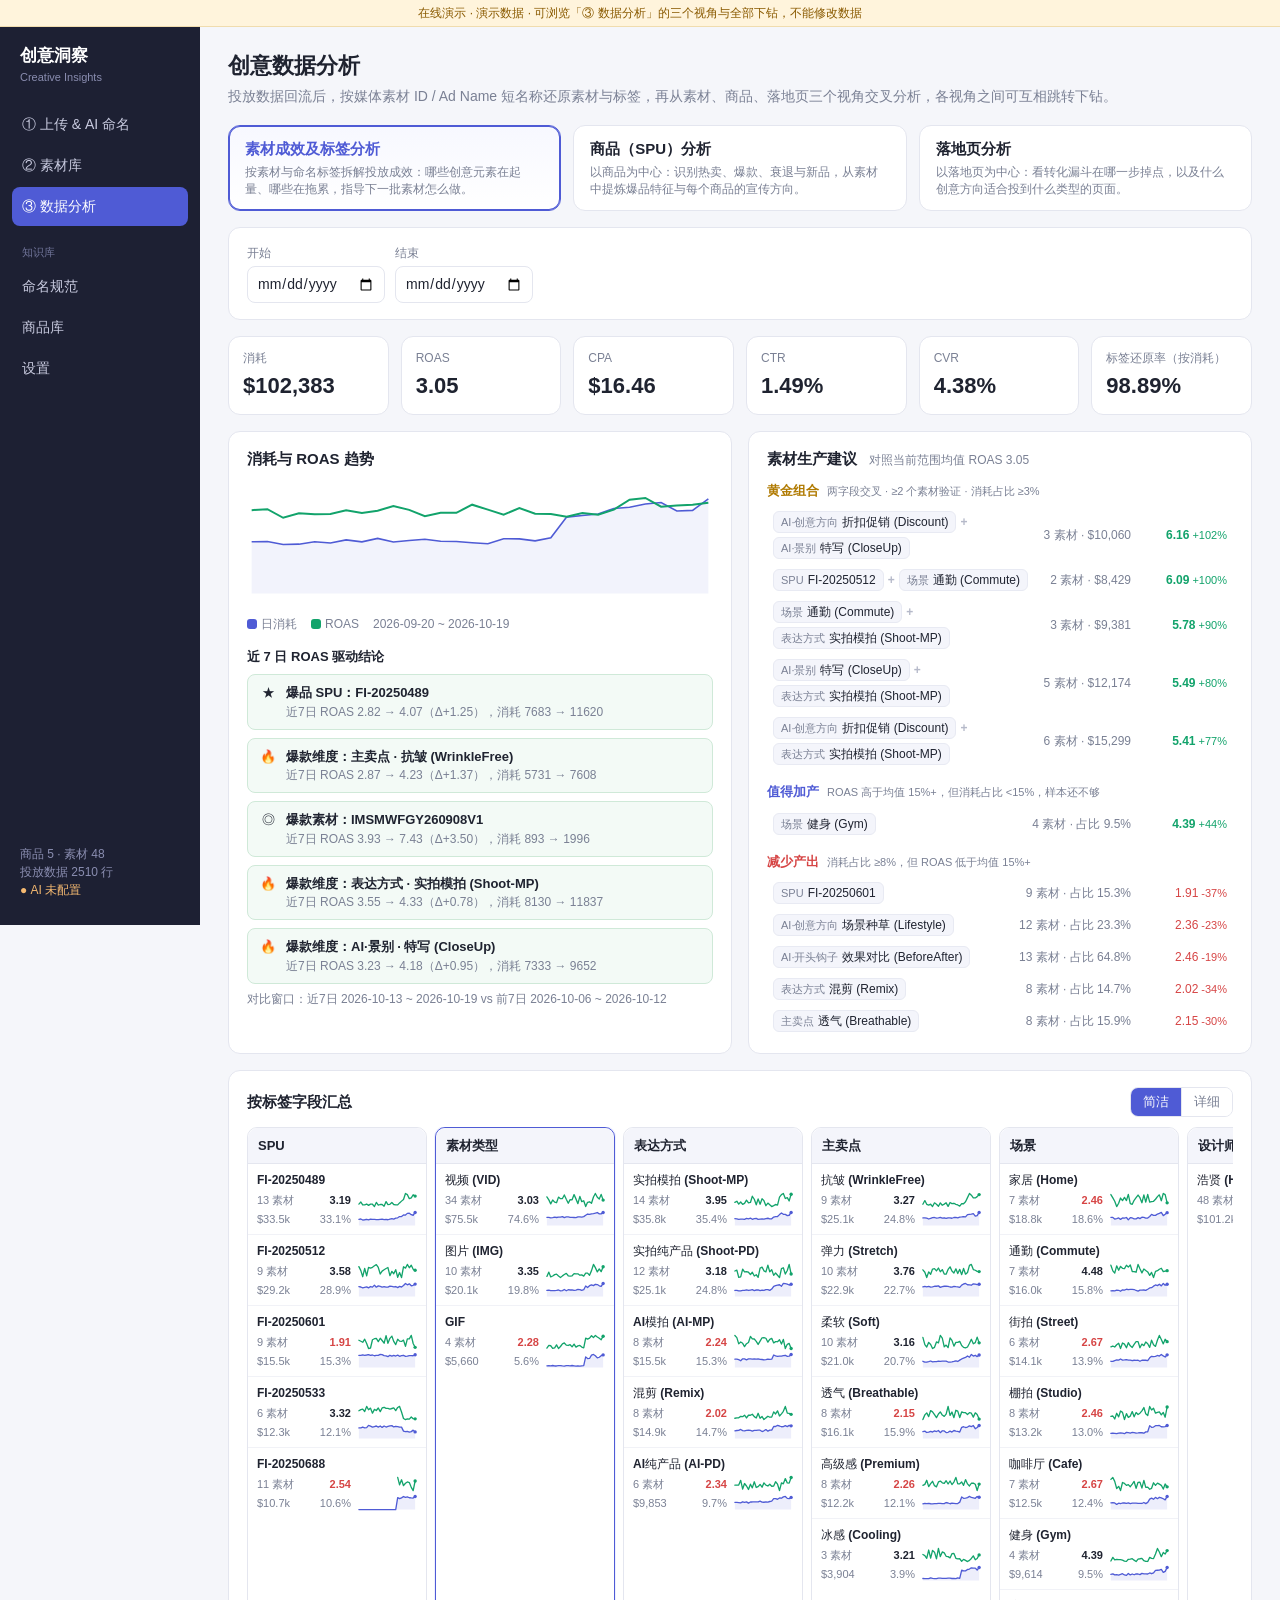
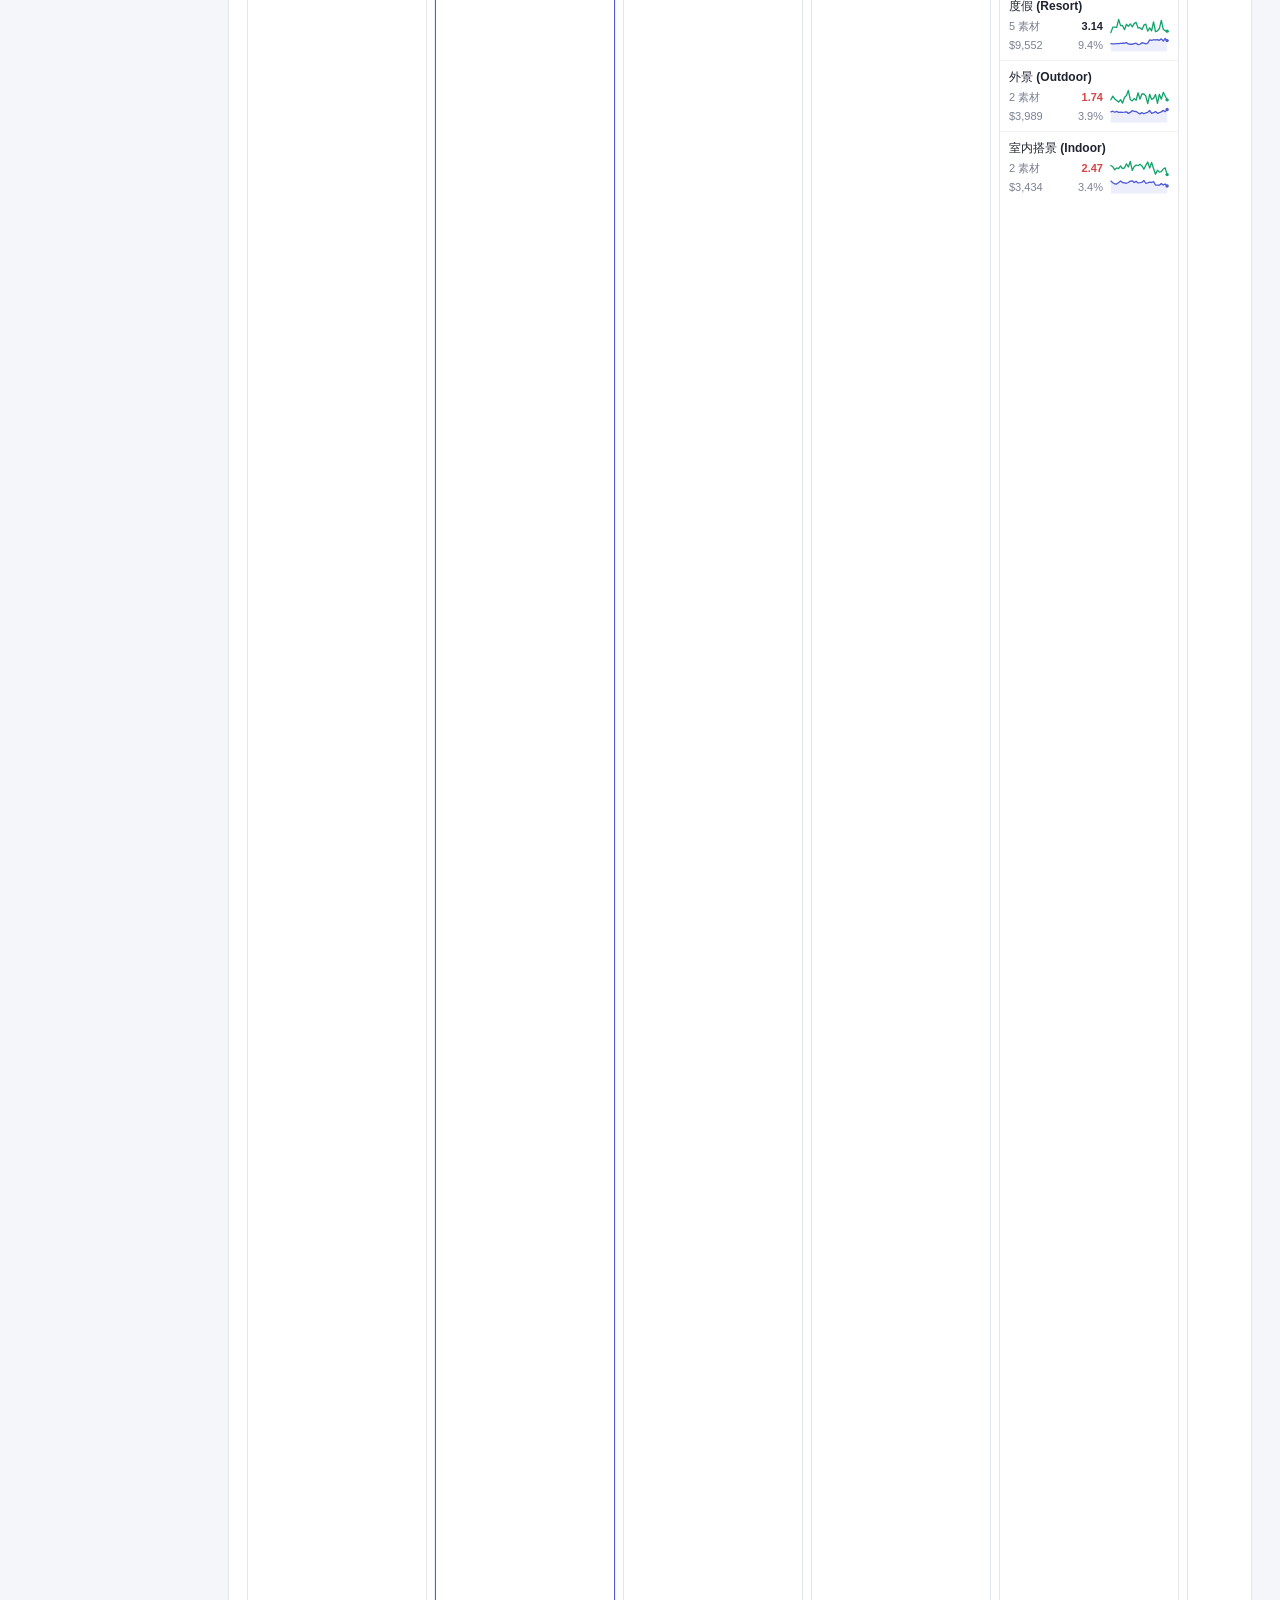
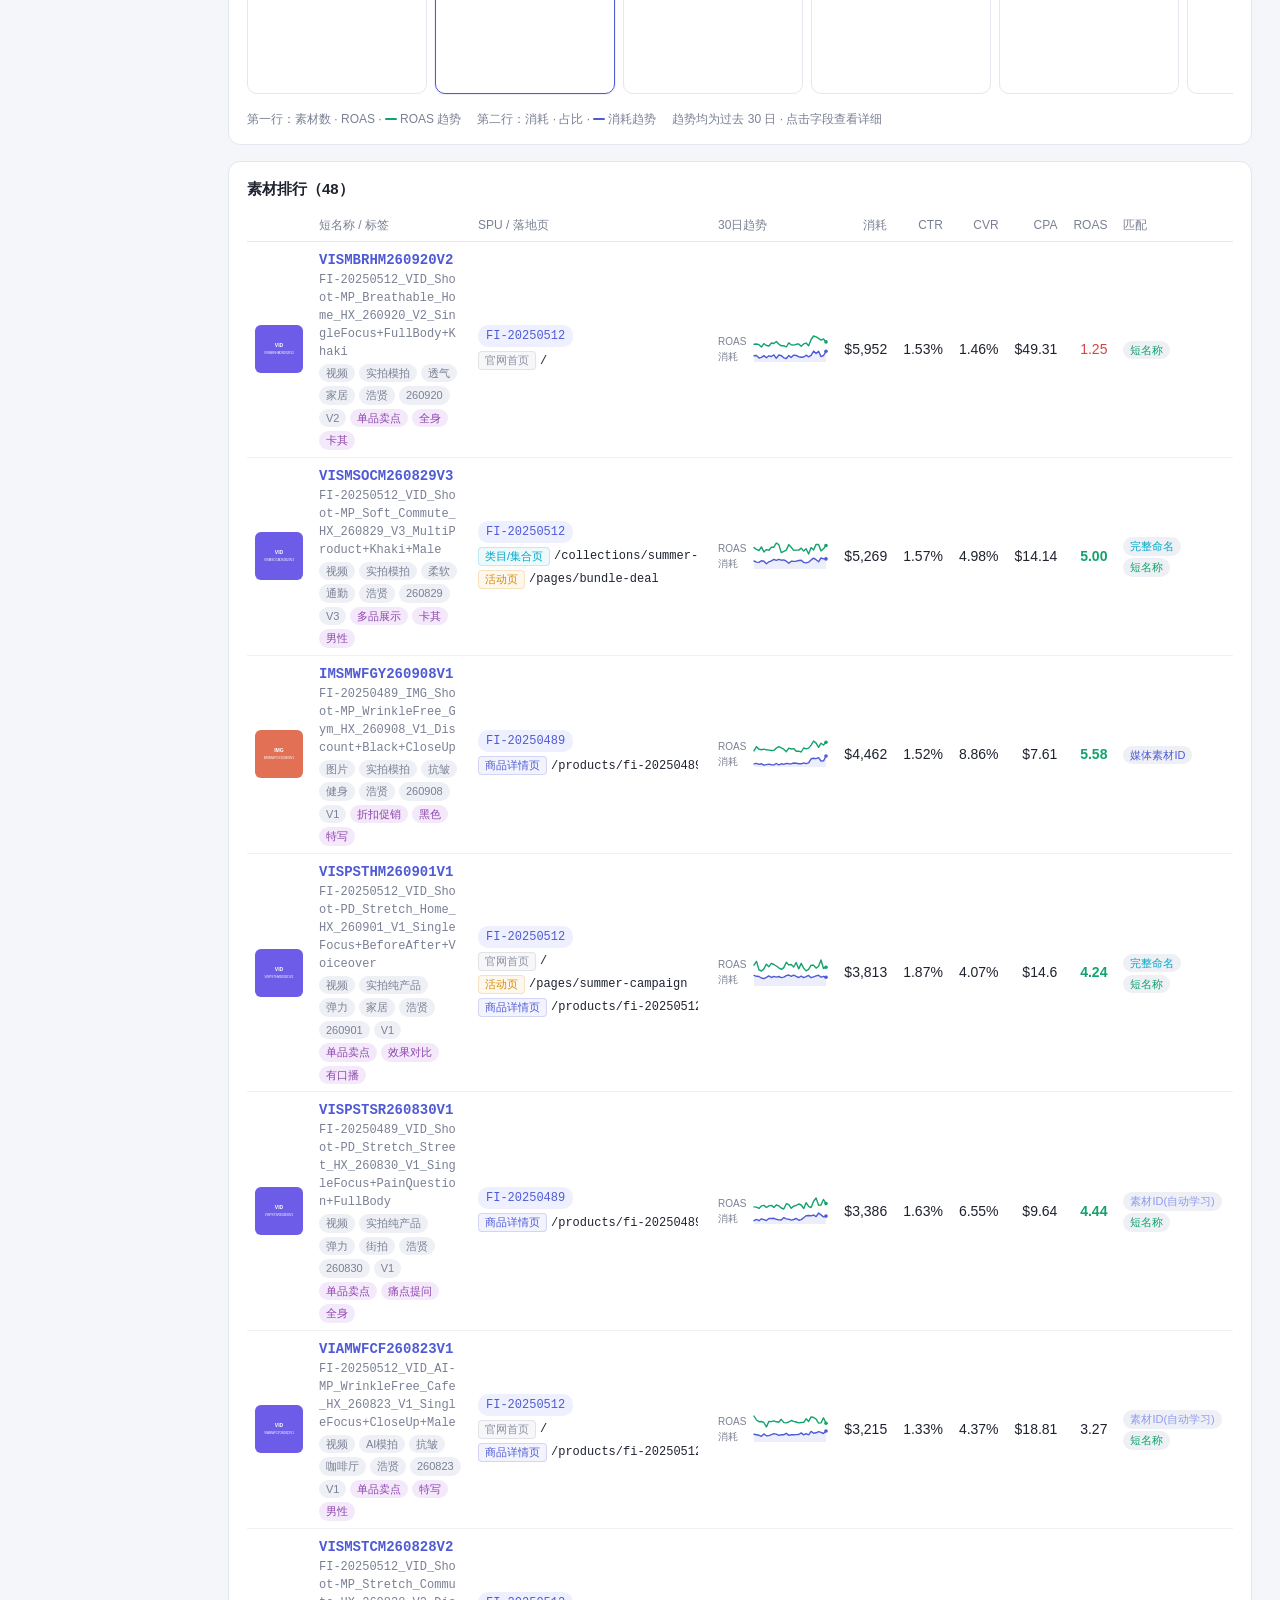
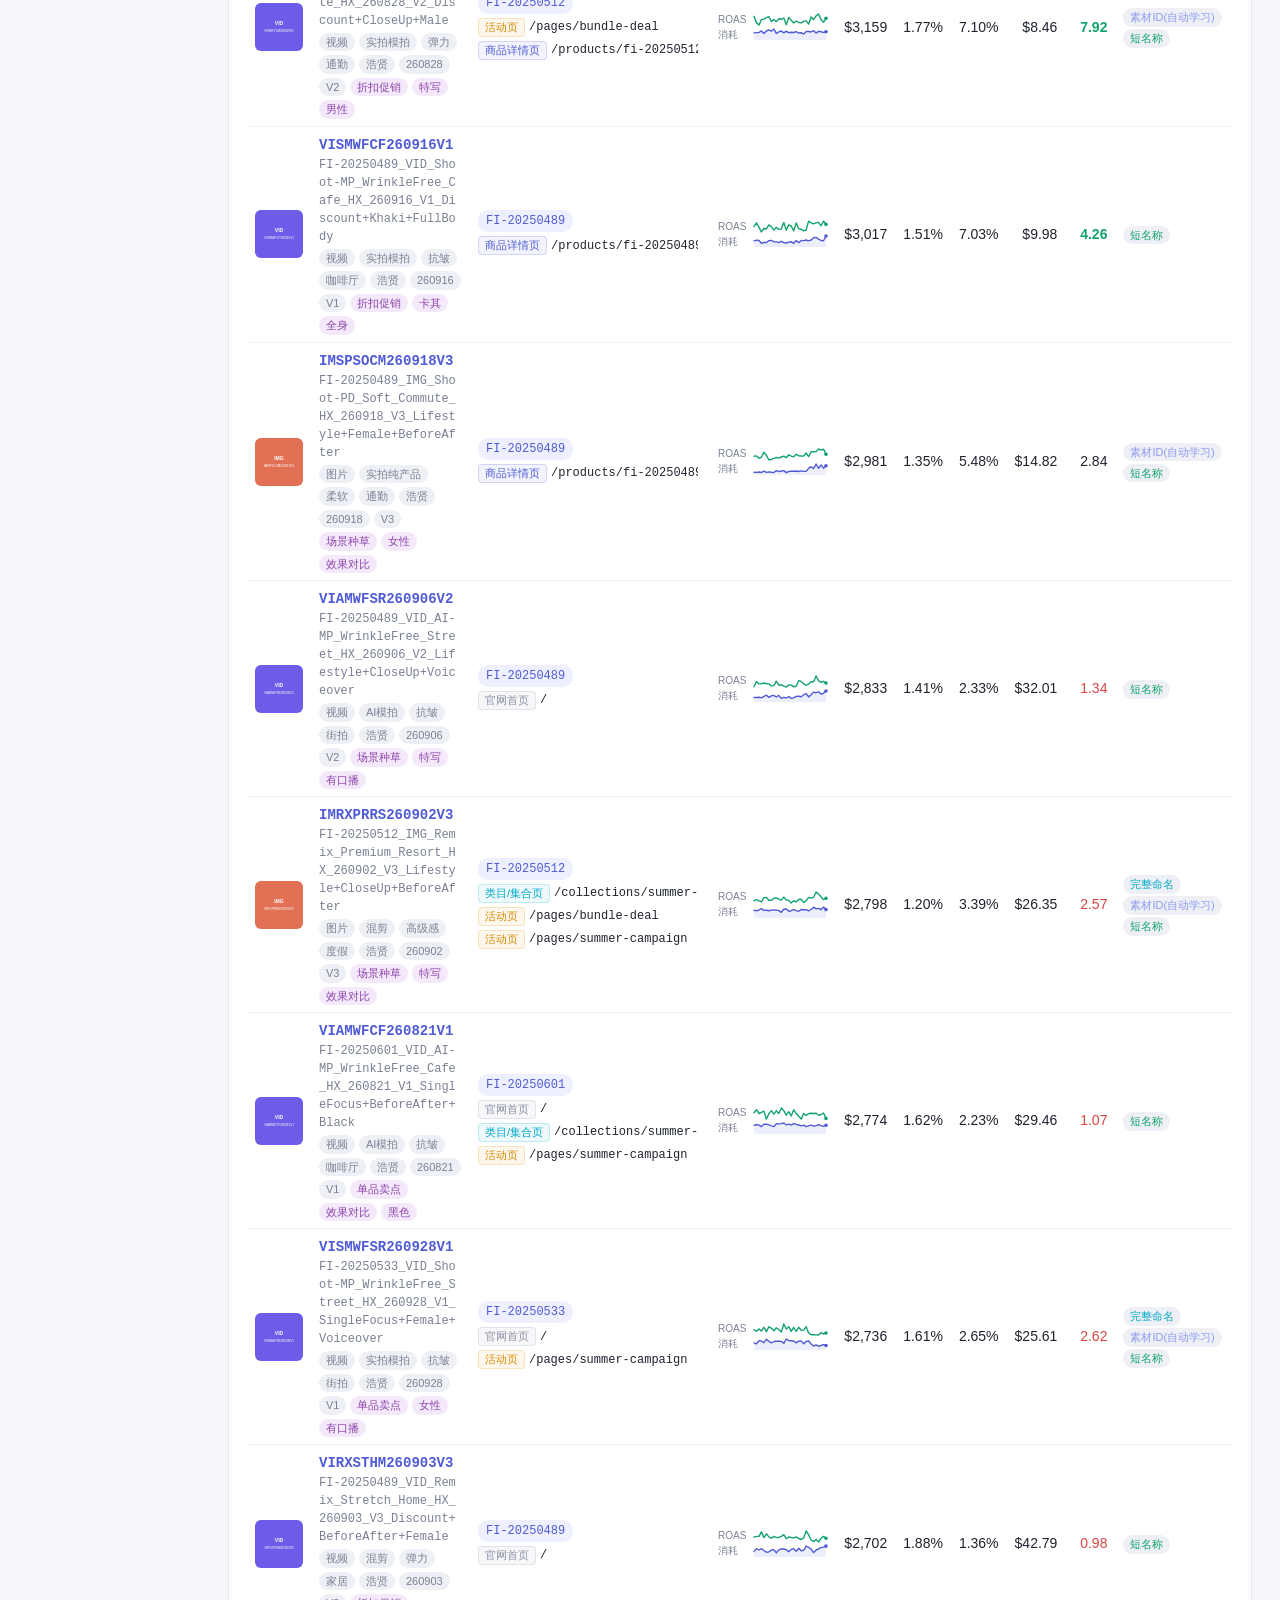
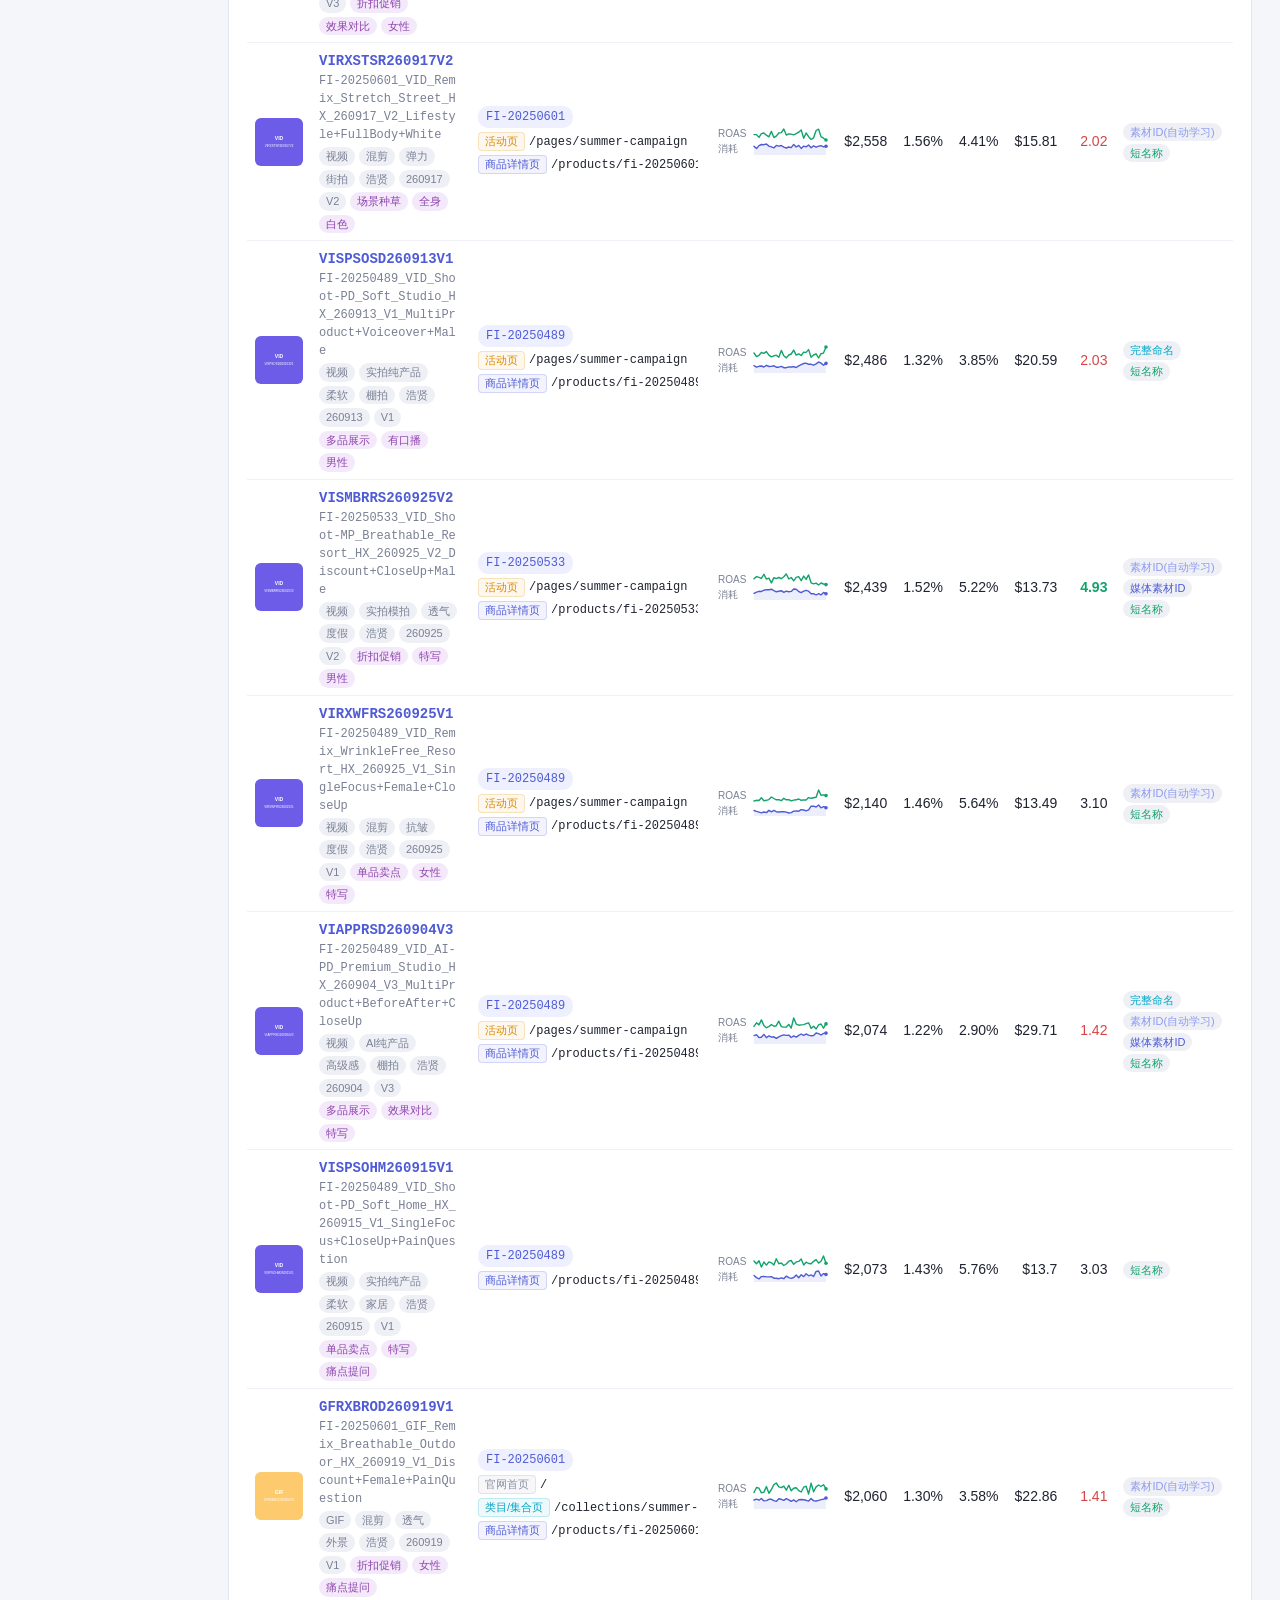
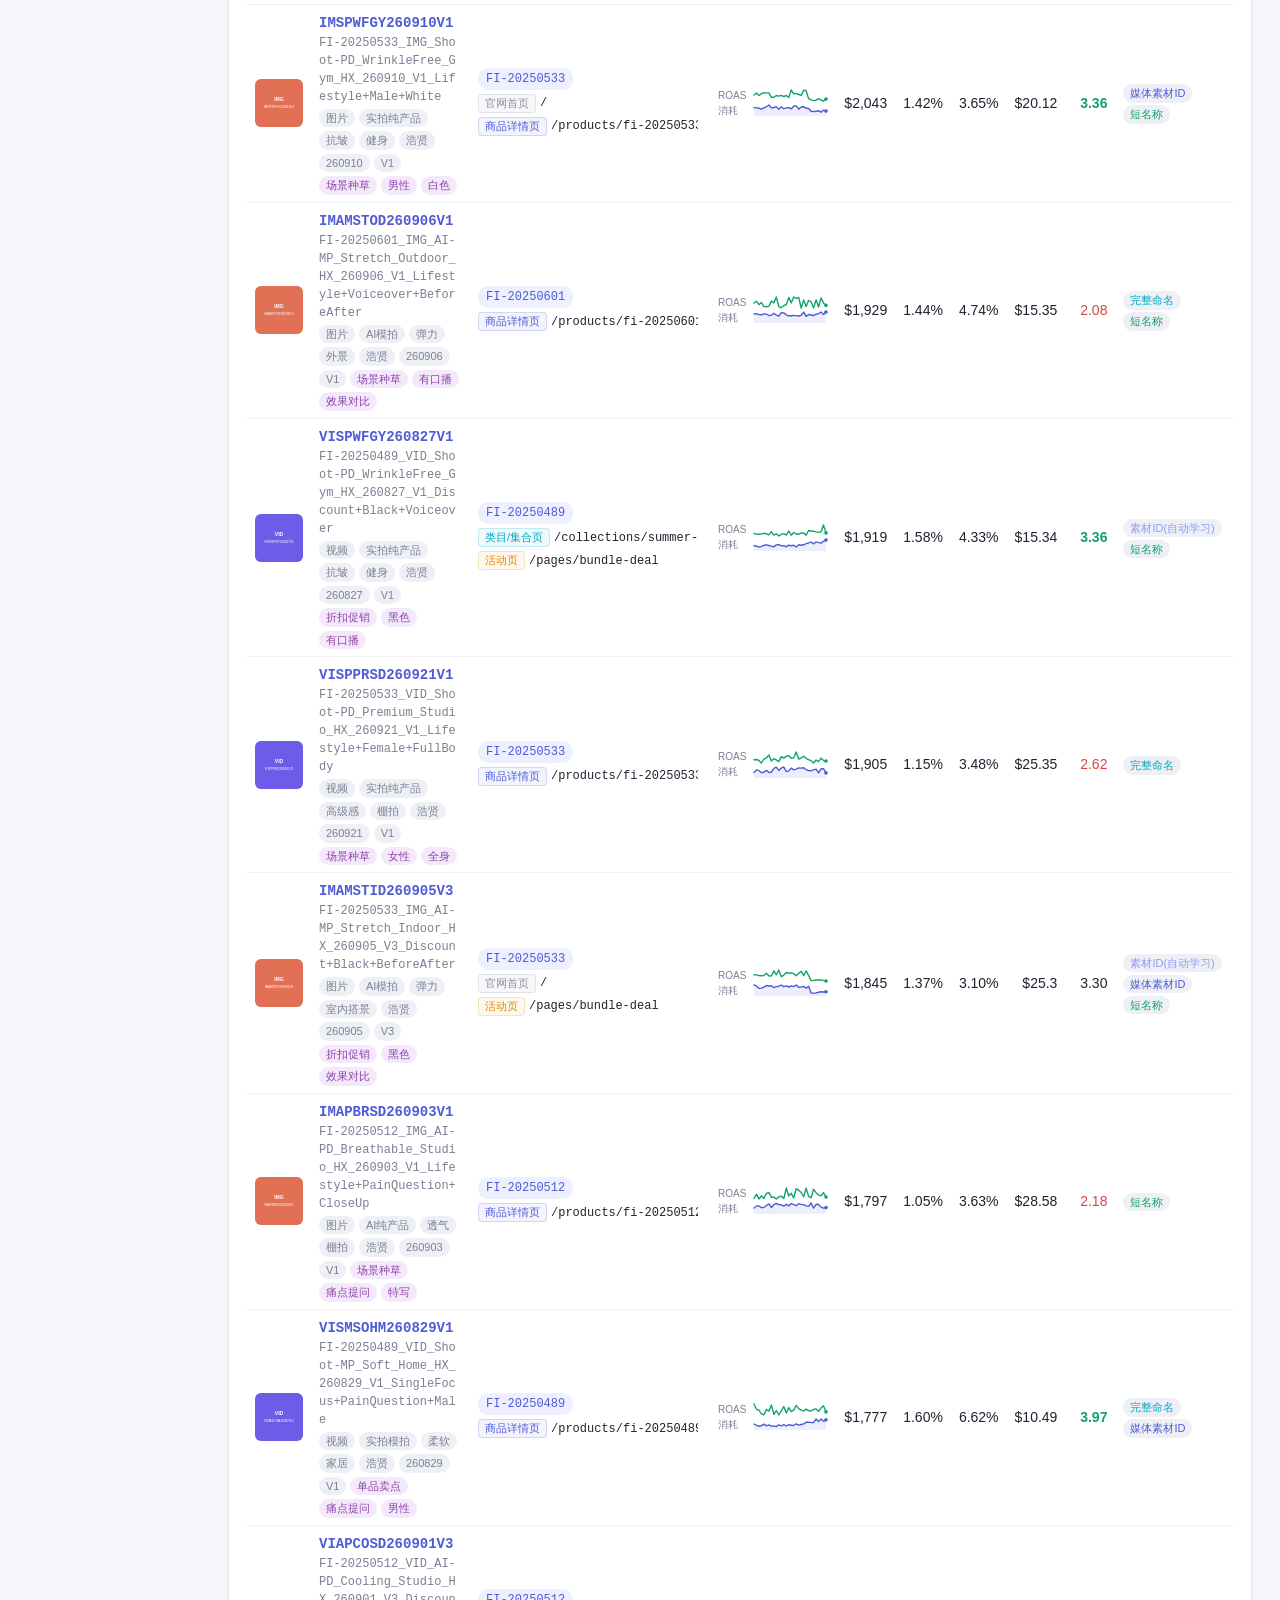
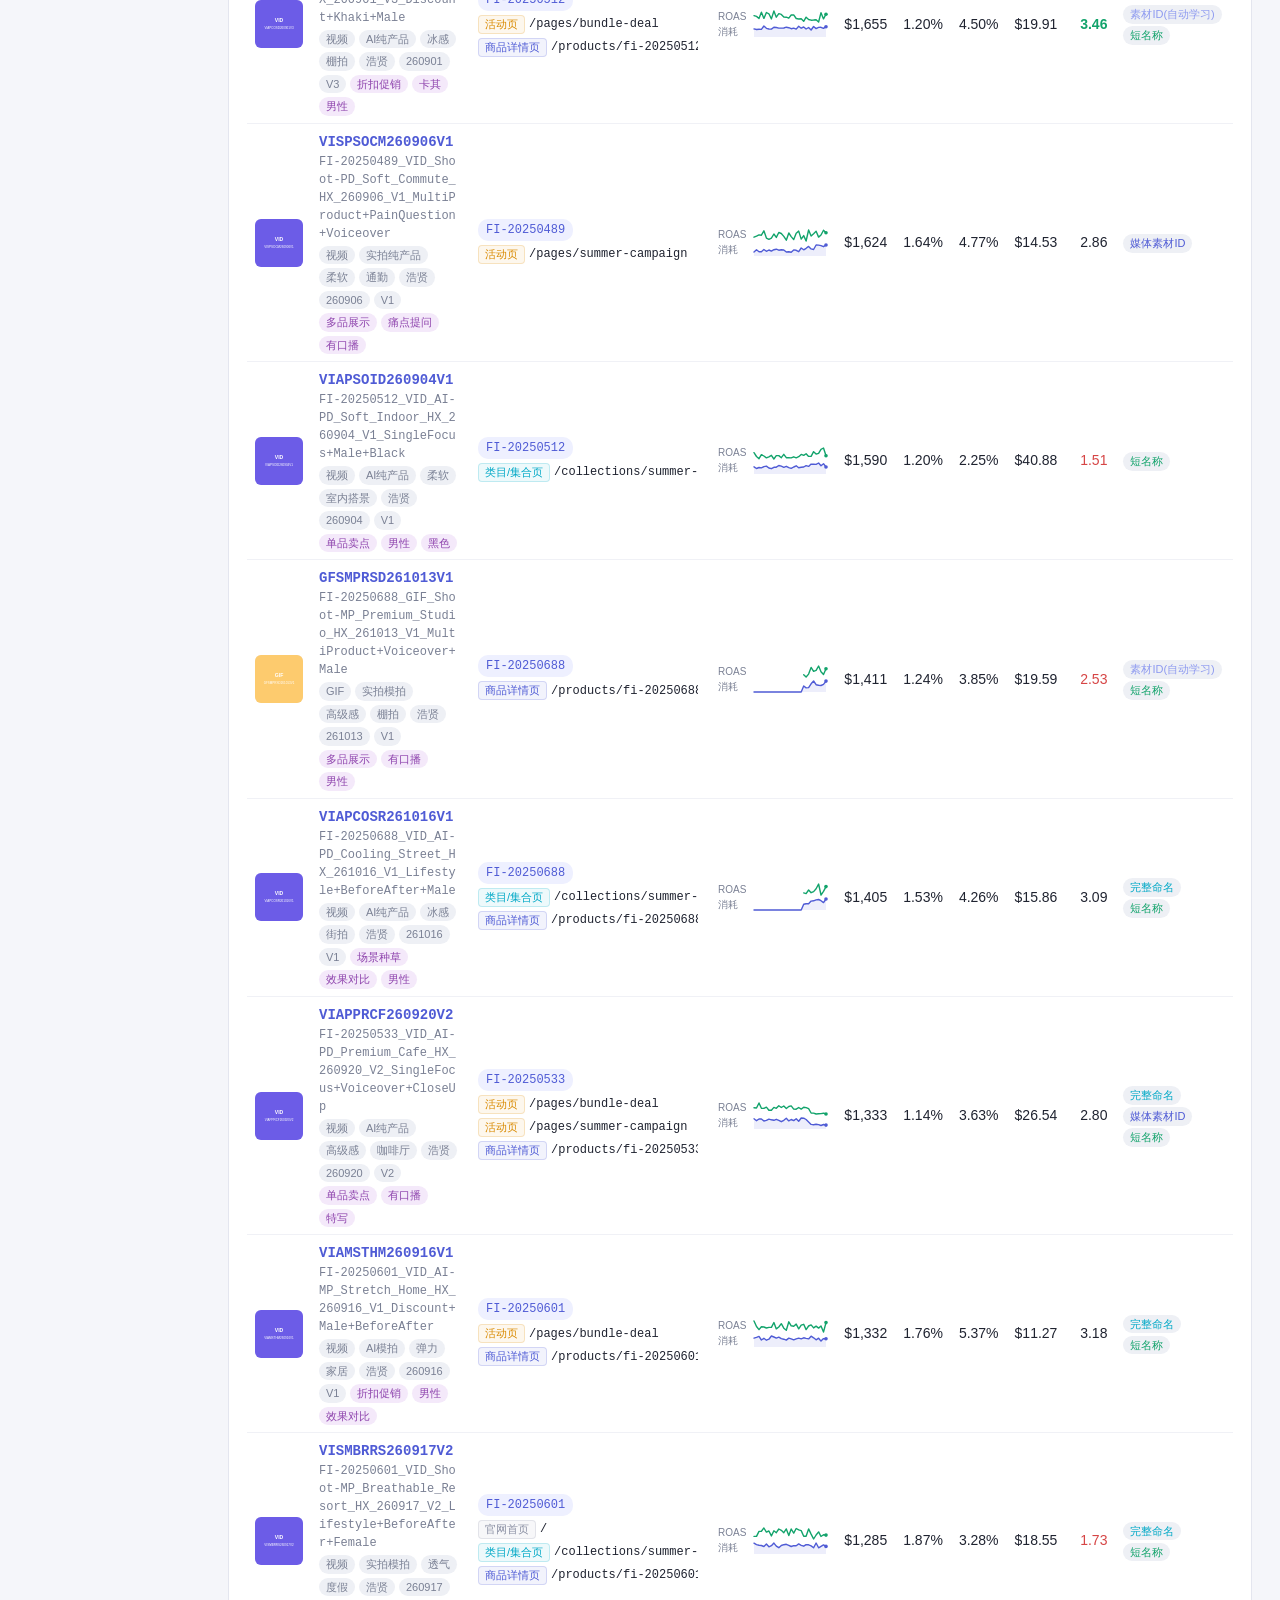
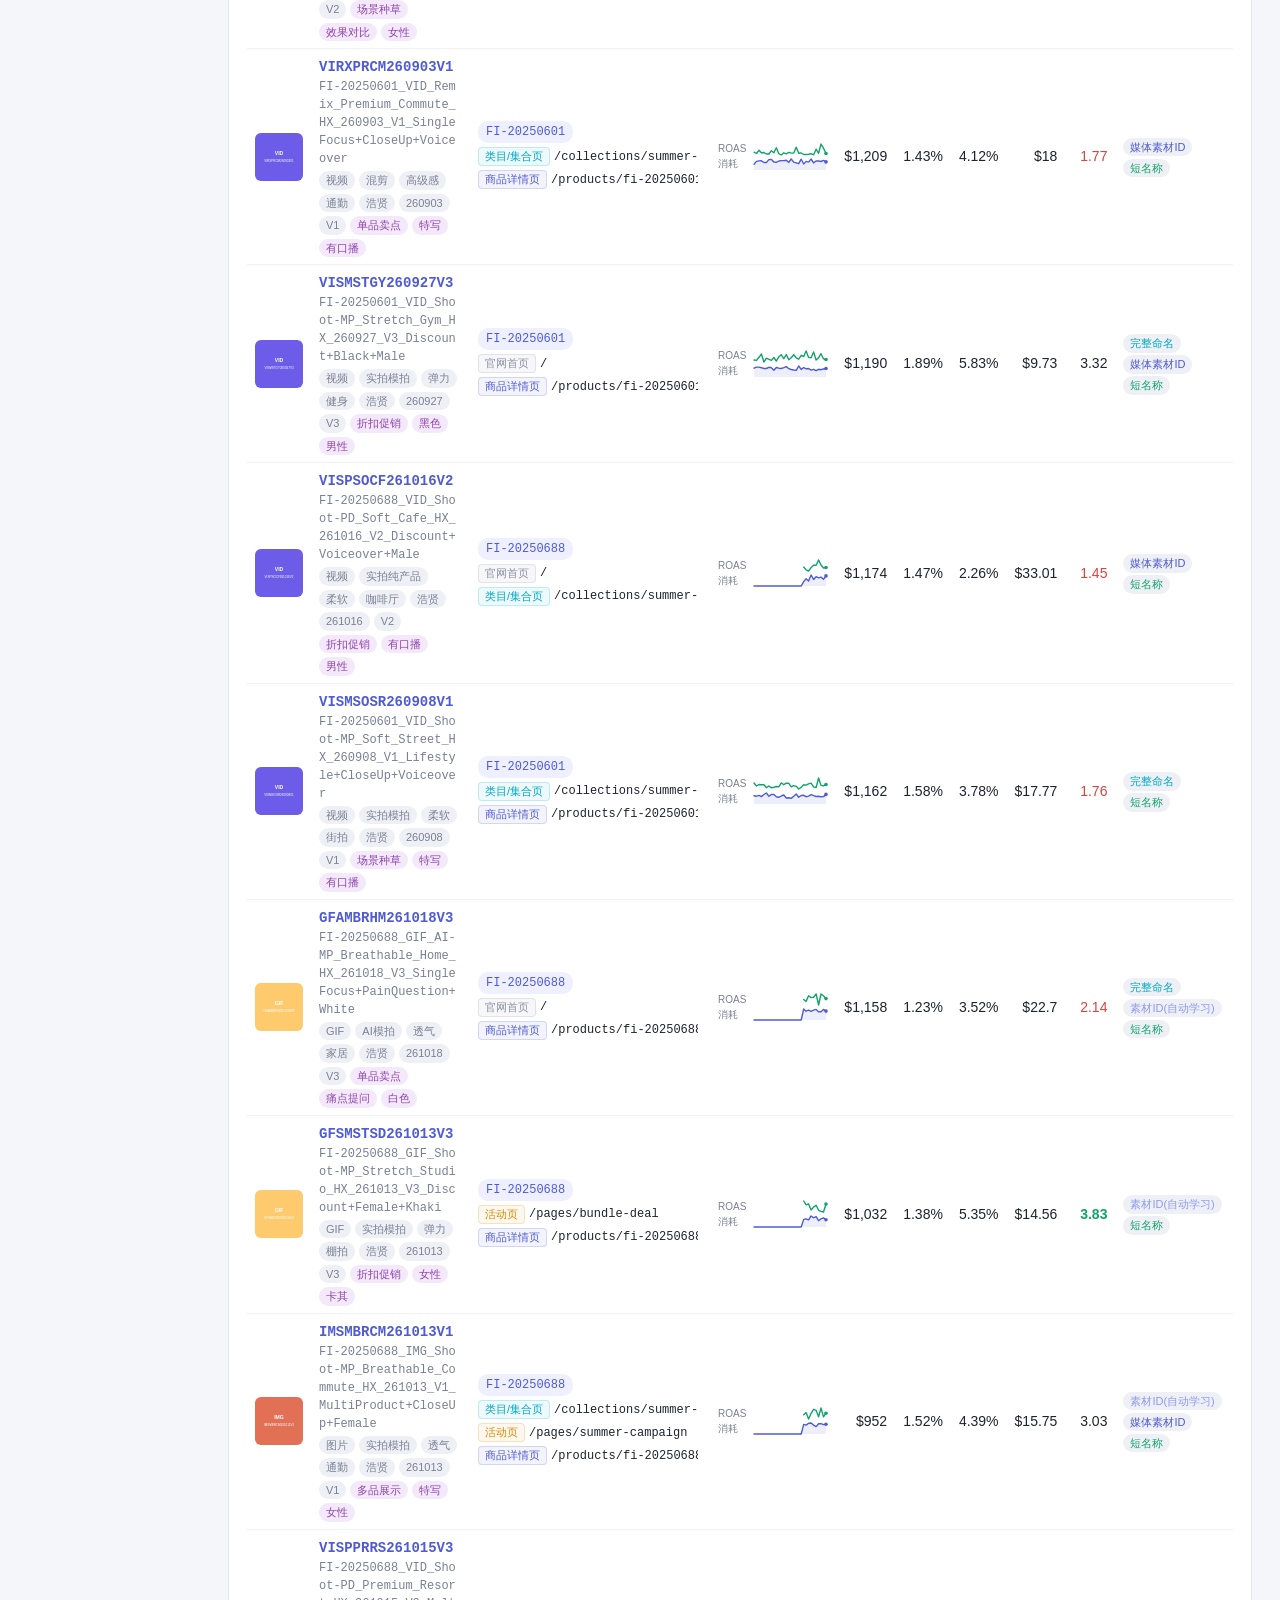
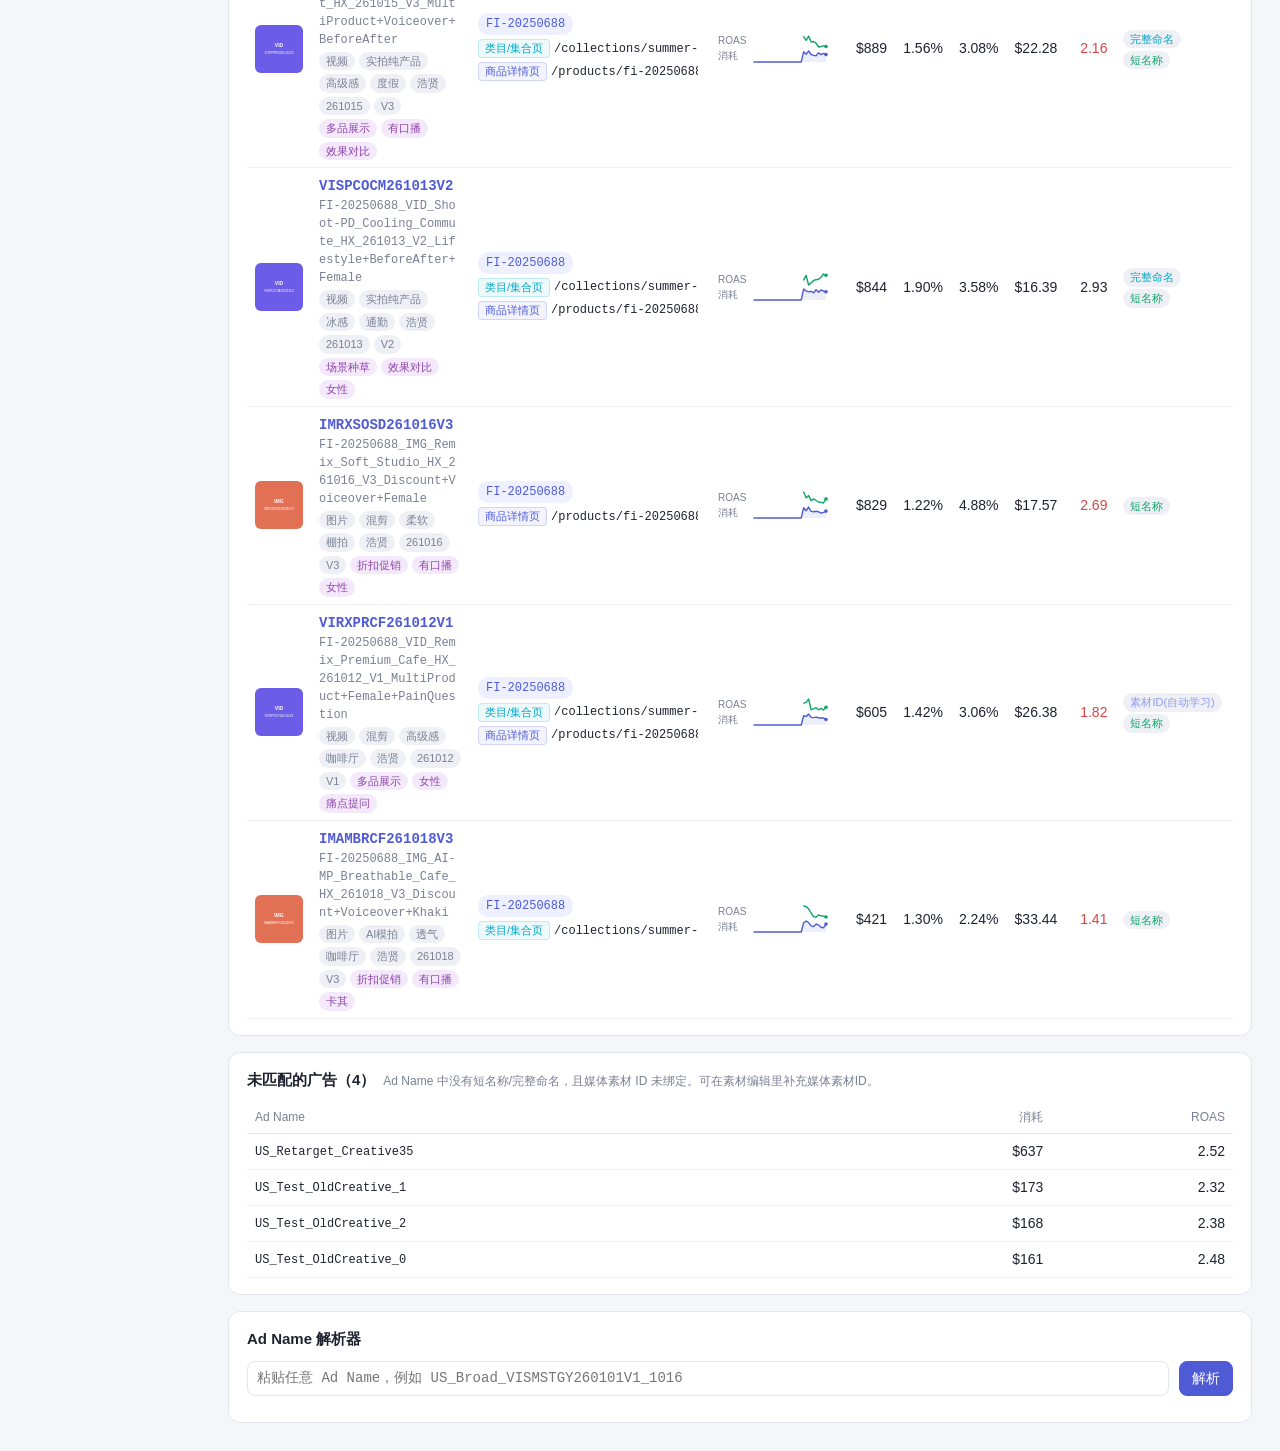
==== commit e4097cfe: "品牌更名：素材命名中台 → 创意洞察" ====
--- a/docs/index.html
+++ b/docs/index.html
@@ -3,12 +3,12 @@
 <head>
   <meta charset="utf-8">
   <meta name="viewport" content="width=device-width, initial-scale=1">
-  <title>素材命名中台</title>
+  <title>创意洞察</title>
   <link rel="stylesheet" href="style.css">
 </head>
 <body>
   <aside class="nav">
-    <div class="brand">素材命名中台<small>Creative Naming Hub</small></div>
+    <div class="brand">创意洞察<small>Creative Insights</small></div>
     <a href="#/upload" data-page="upload">① 上传 &amp; AI 命名</a>
     <a href="#/assets" data-page="assets">② 素材库</a>
     <a href="#/analytics" data-page="analytics">③ 数据分析</a>
--- a/docs/style.css
+++ b/docs/style.css
@@ -441,3 +441,25 @@
 .ro-bar { position: fixed; top: 0; left: 0; right: 0; z-index: 50; background: #fff4dc; color: #8a5a00; font-size: 12px; text-align: center; padding: 4px; border-bottom: 1px solid #f0dcae; }
 body.ro { padding-top: 25px; }
 body.ro .ro-hide { display: none; }
+
+/* H5 / 窄屏 */
+@media (max-width: 820px) {
+  body { flex-direction: column; }
+  .nav { width: 100%; height: auto; position: sticky; top: 0; z-index: 40; padding: 10px 12px; flex-direction: row; flex-wrap: wrap; gap: 4px; align-items: center; }
+  .brand { padding: 0 4px 0 0; margin-right: 8px; font-size: 14px; }
+  .brand small { display: none; }
+  .nav-sep, .nav-foot { display: none; }
+  .nav a { padding: 6px 8px; font-size: 12px; white-space: nowrap; }
+  body.ro .nav { top: 25px; }
+  main { padding: 14px 12px 48px; }
+  h1 { font-size: 18px; }
+  .card { padding: 12px; border-radius: 10px; }
+  .an-views { grid-template-columns: 1fr !important; }
+  .rc-grid { grid-template-columns: 1fr !important; }
+  .lc-board { flex-direction: column; }
+  .kpis { grid-template-columns: repeat(3, 1fr) !important; gap: 8px; }
+  .kpi { padding: 8px 10px; }
+  .kpi b { font-size: 16px; }
+  table.t { font-size: 12px; }
+  .drill-head { flex-wrap: wrap; }
+}
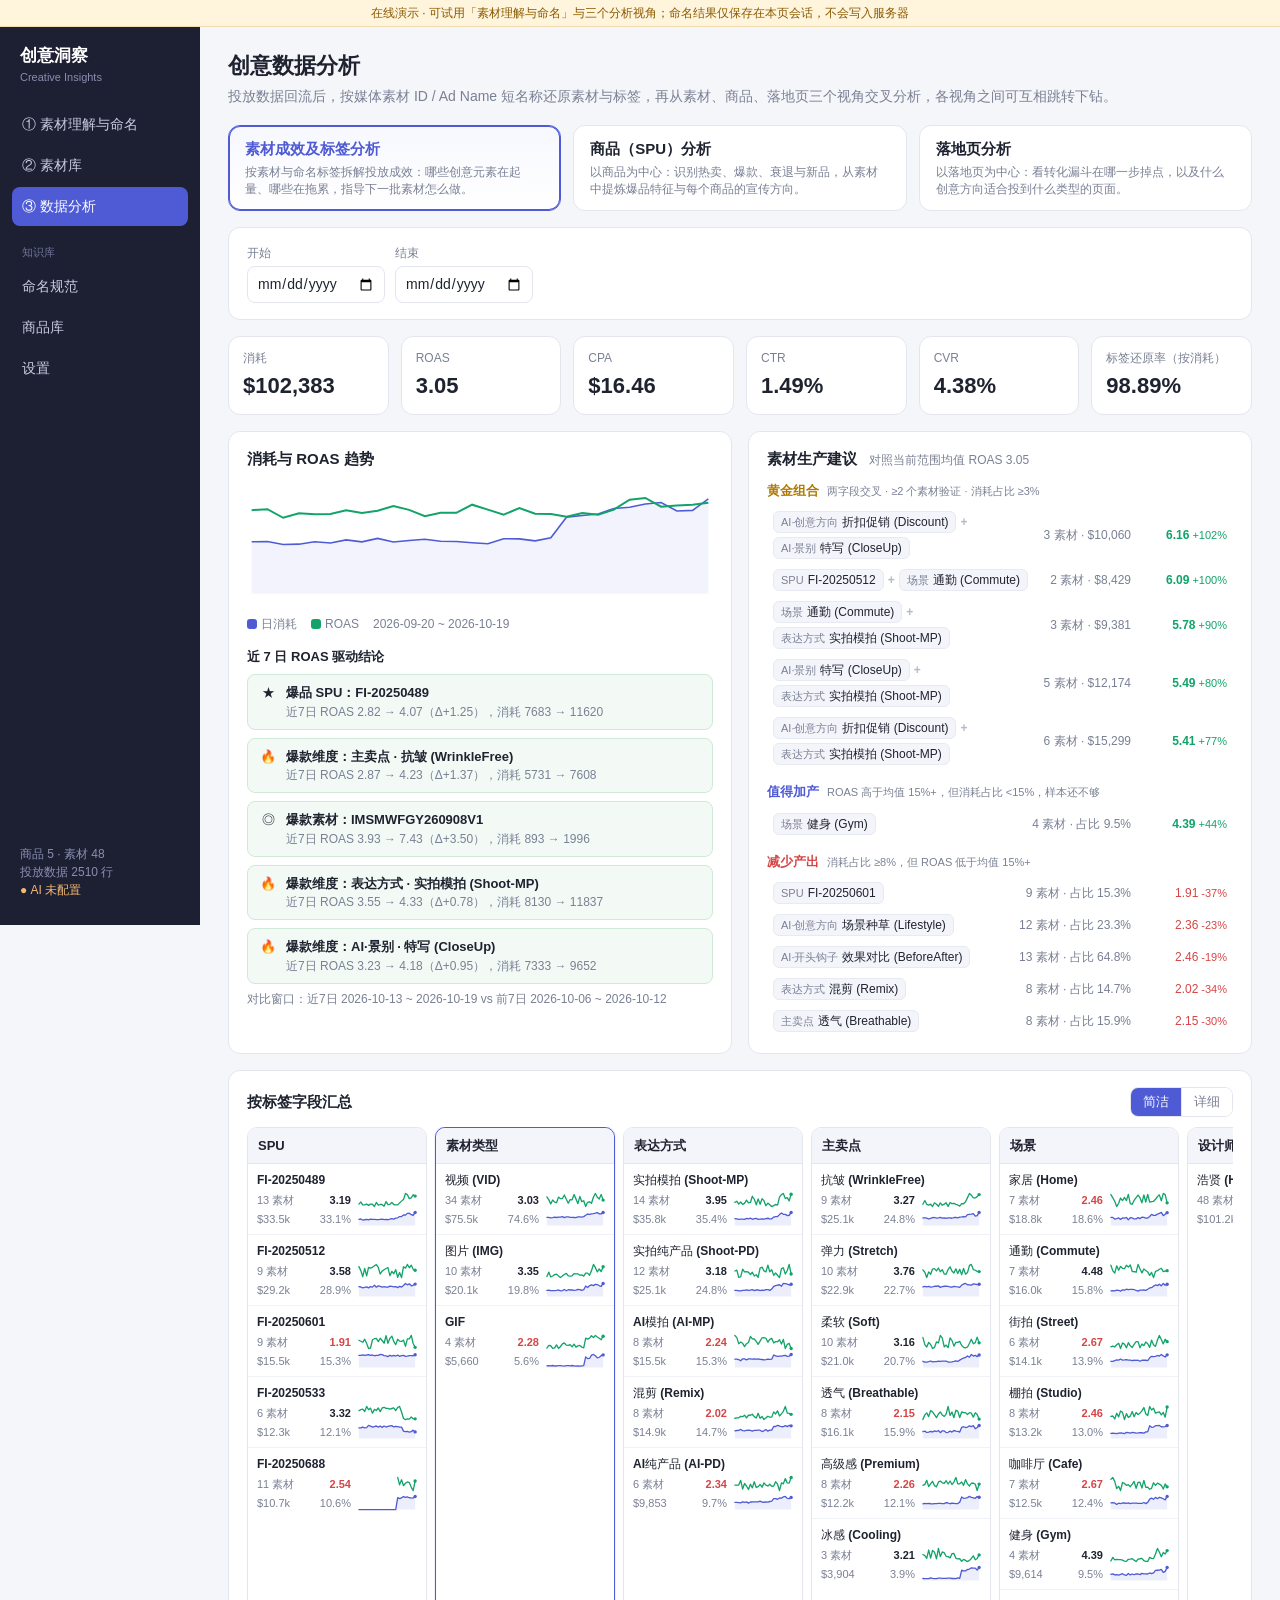
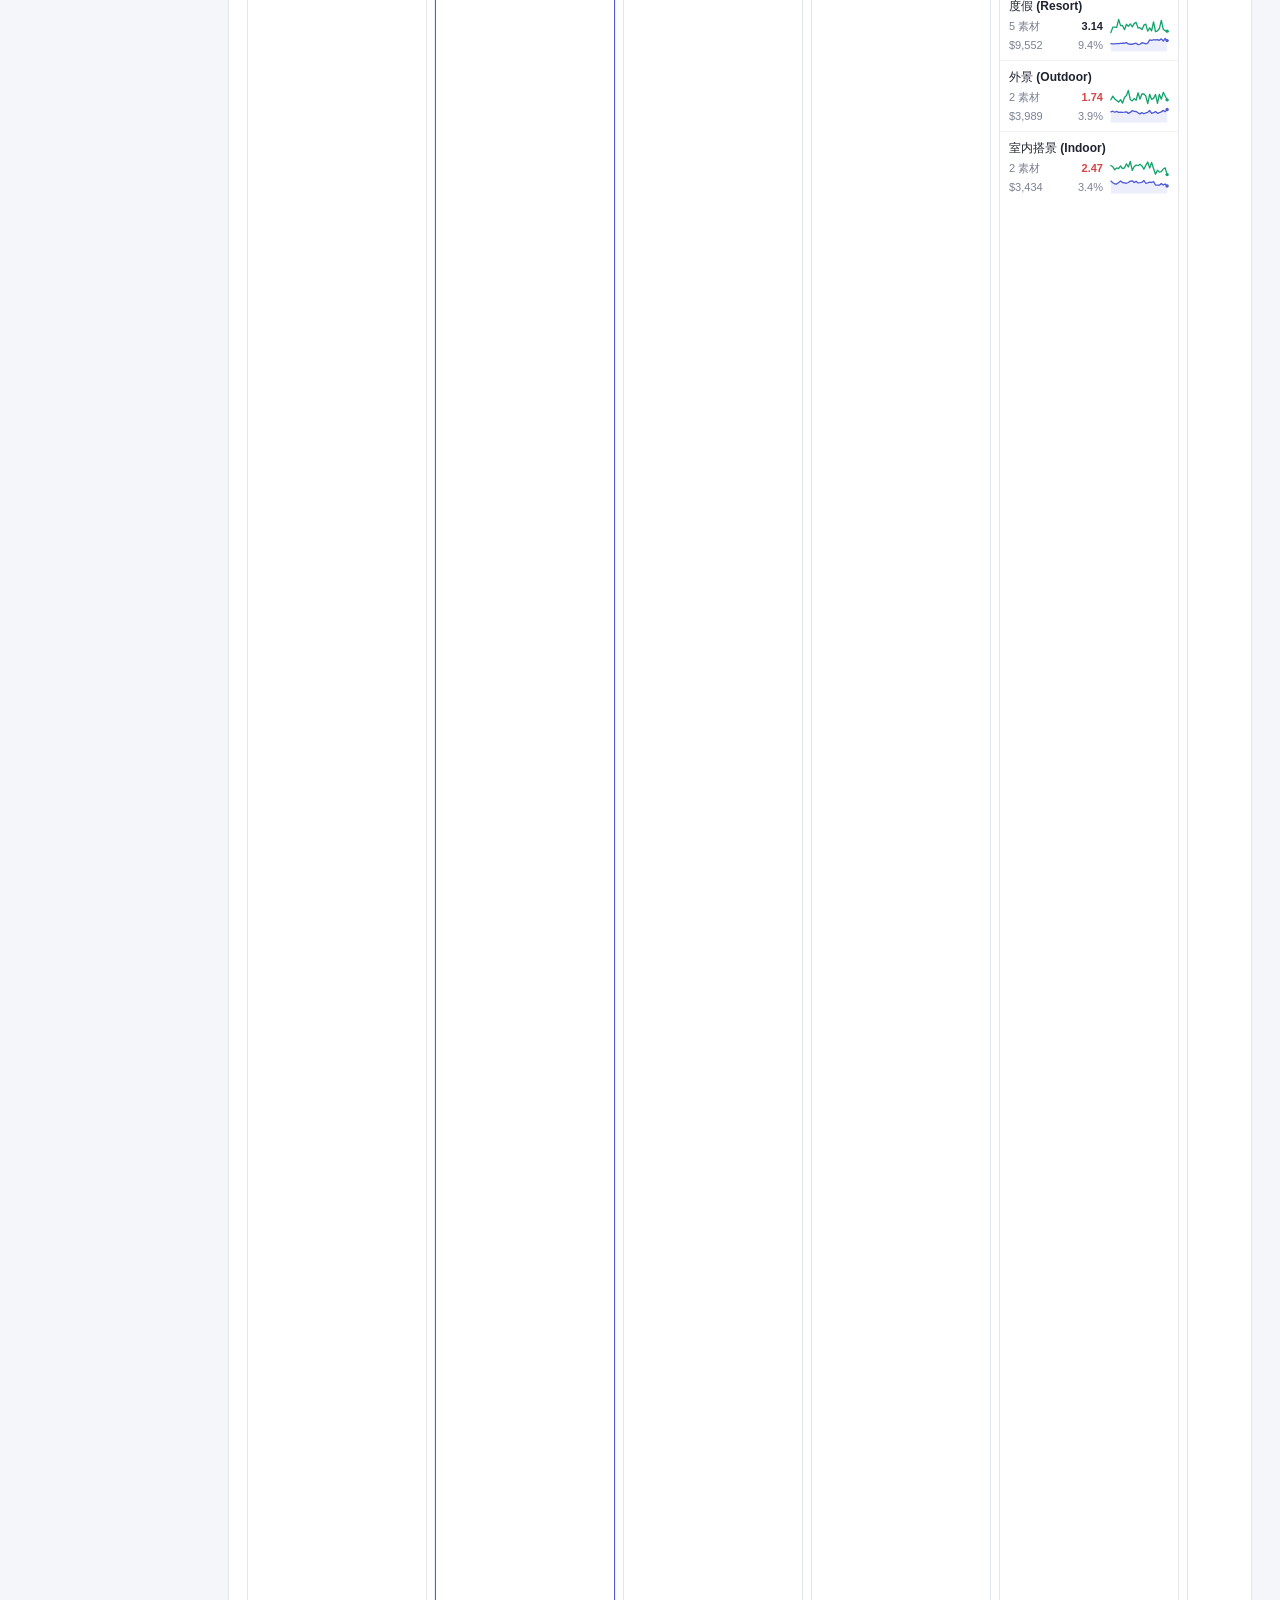
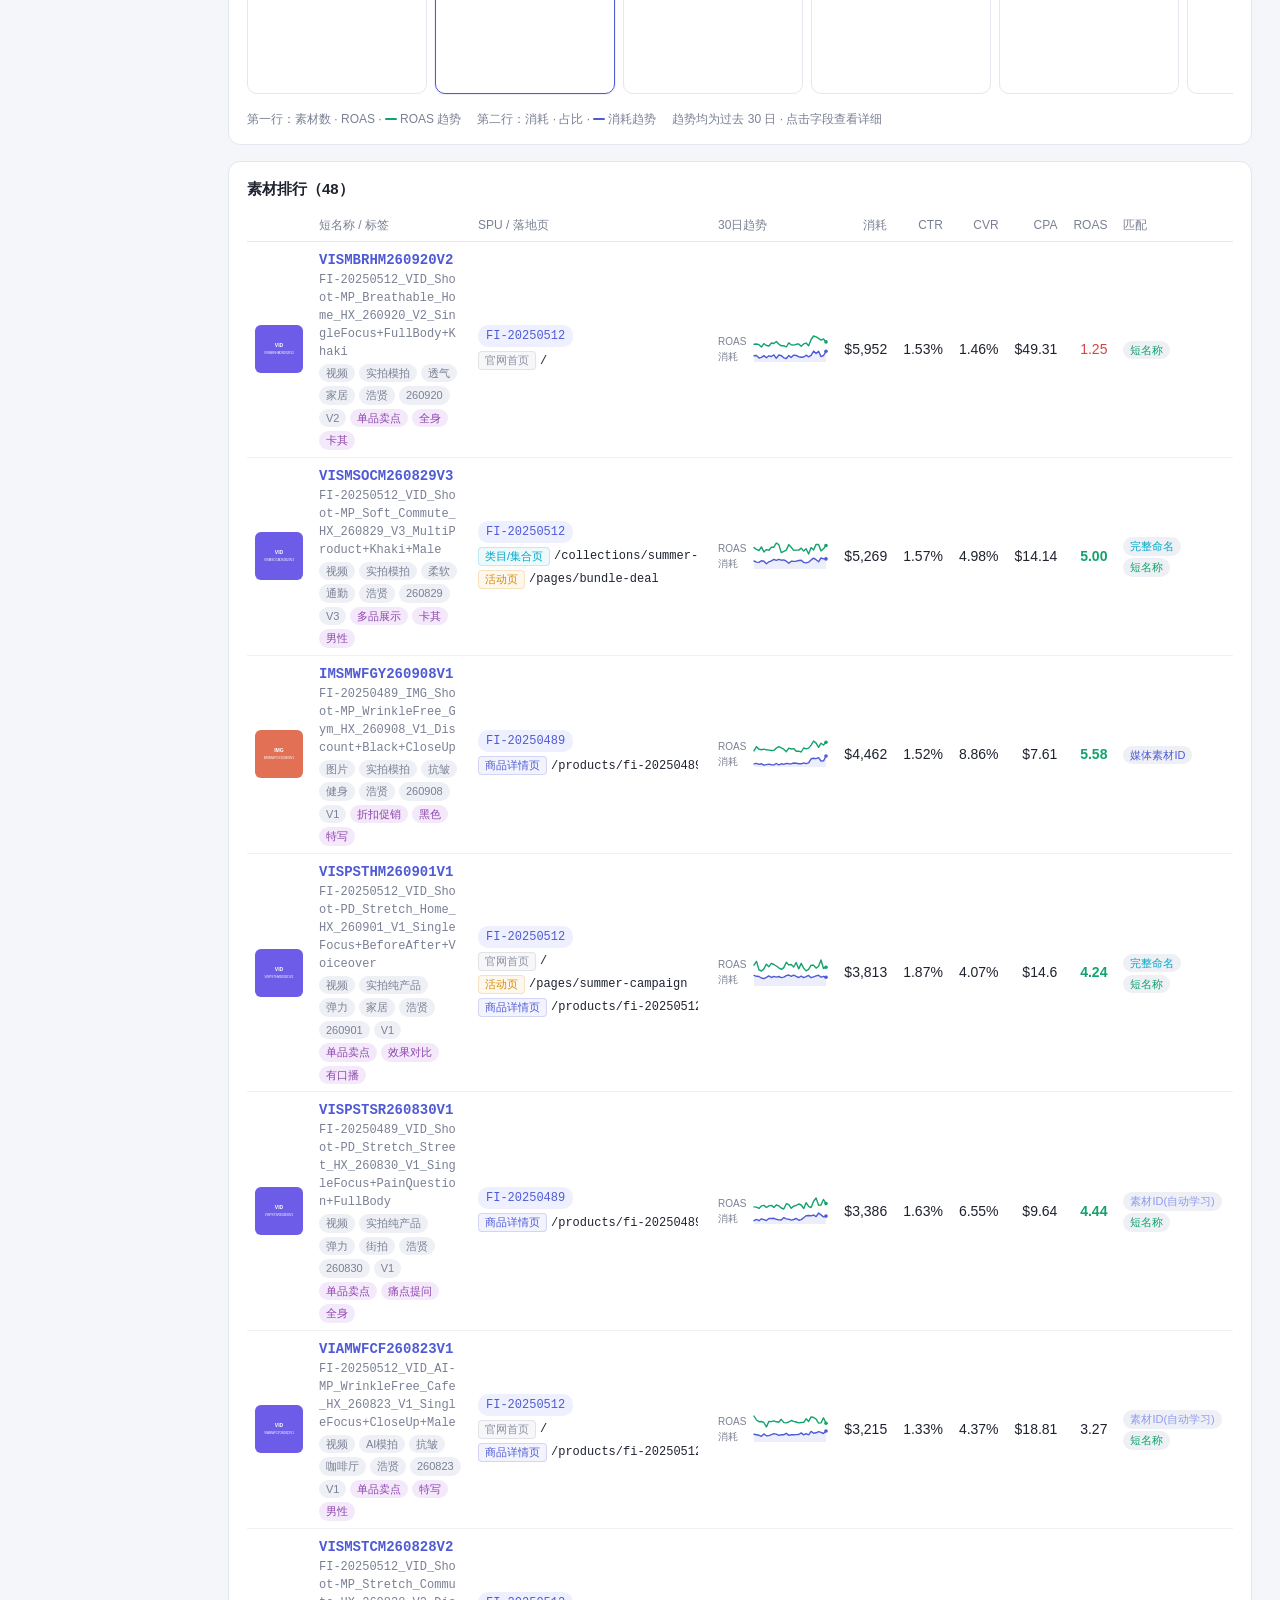
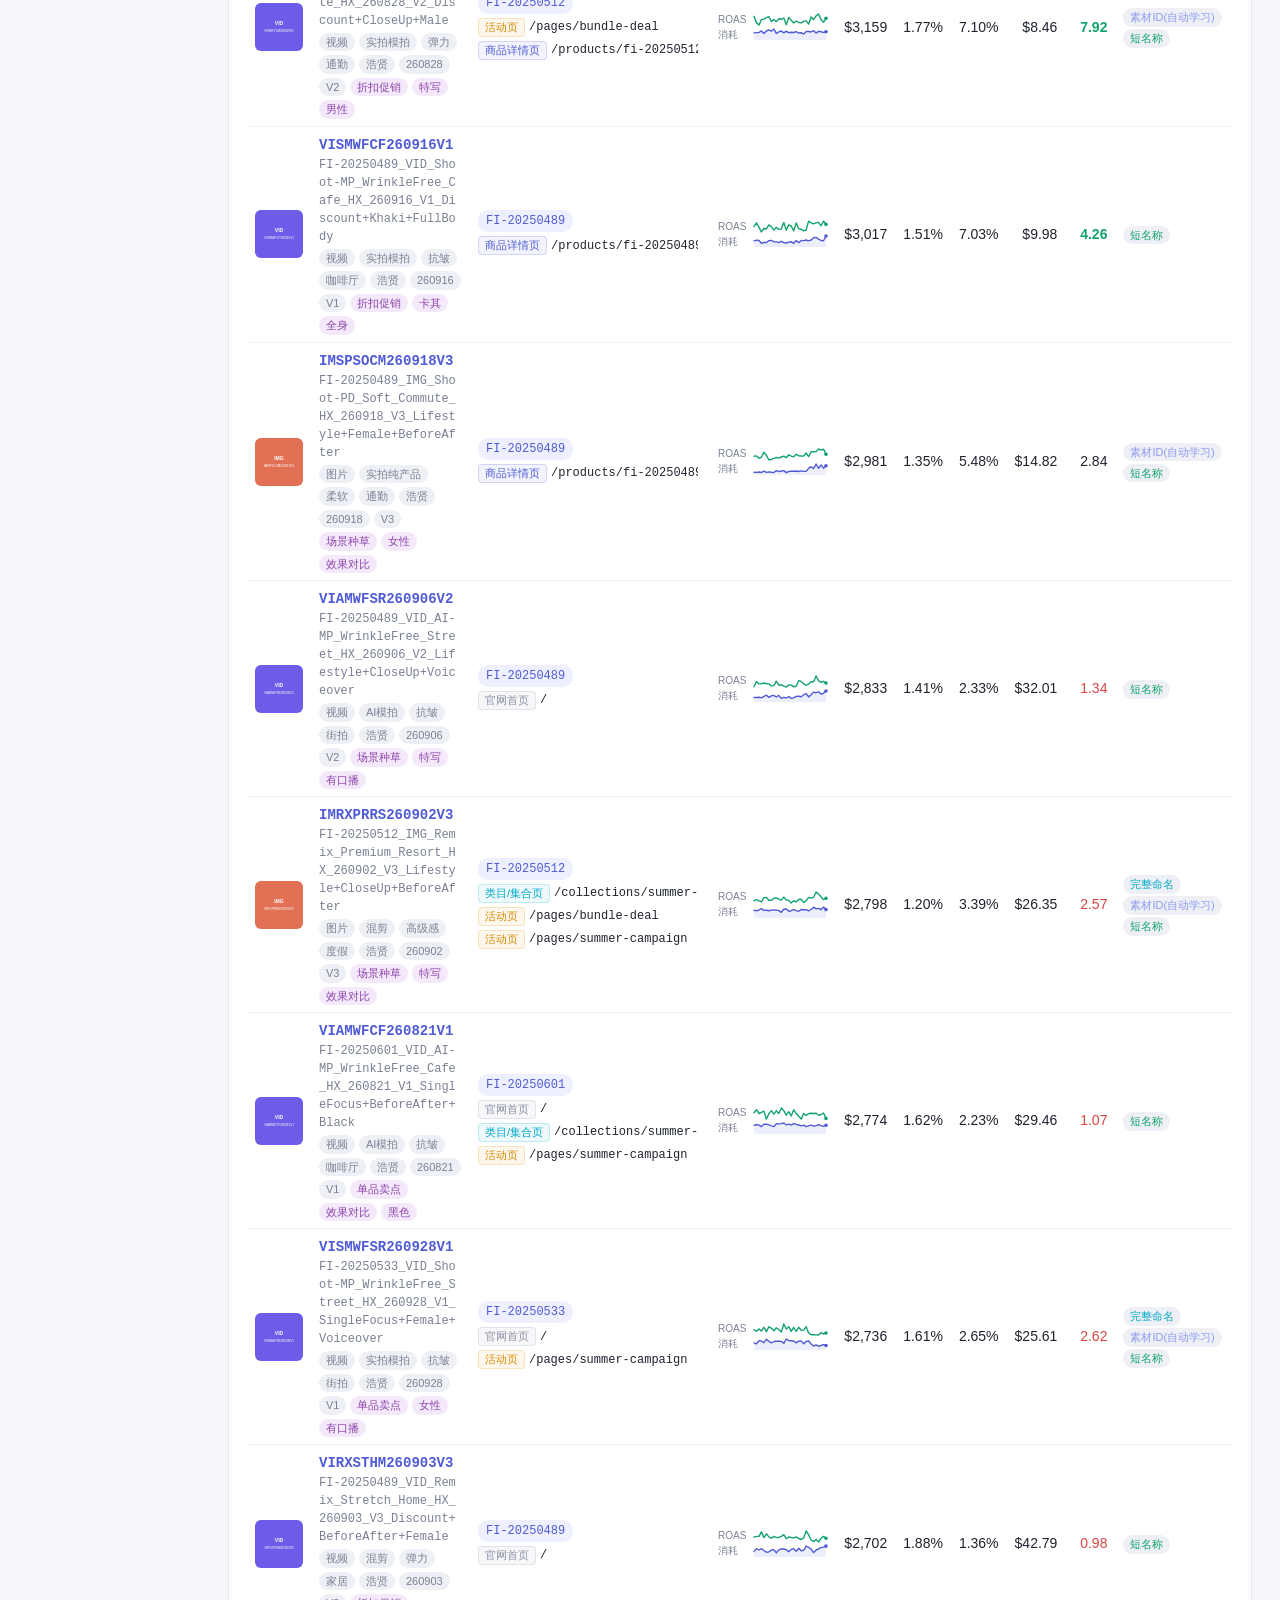
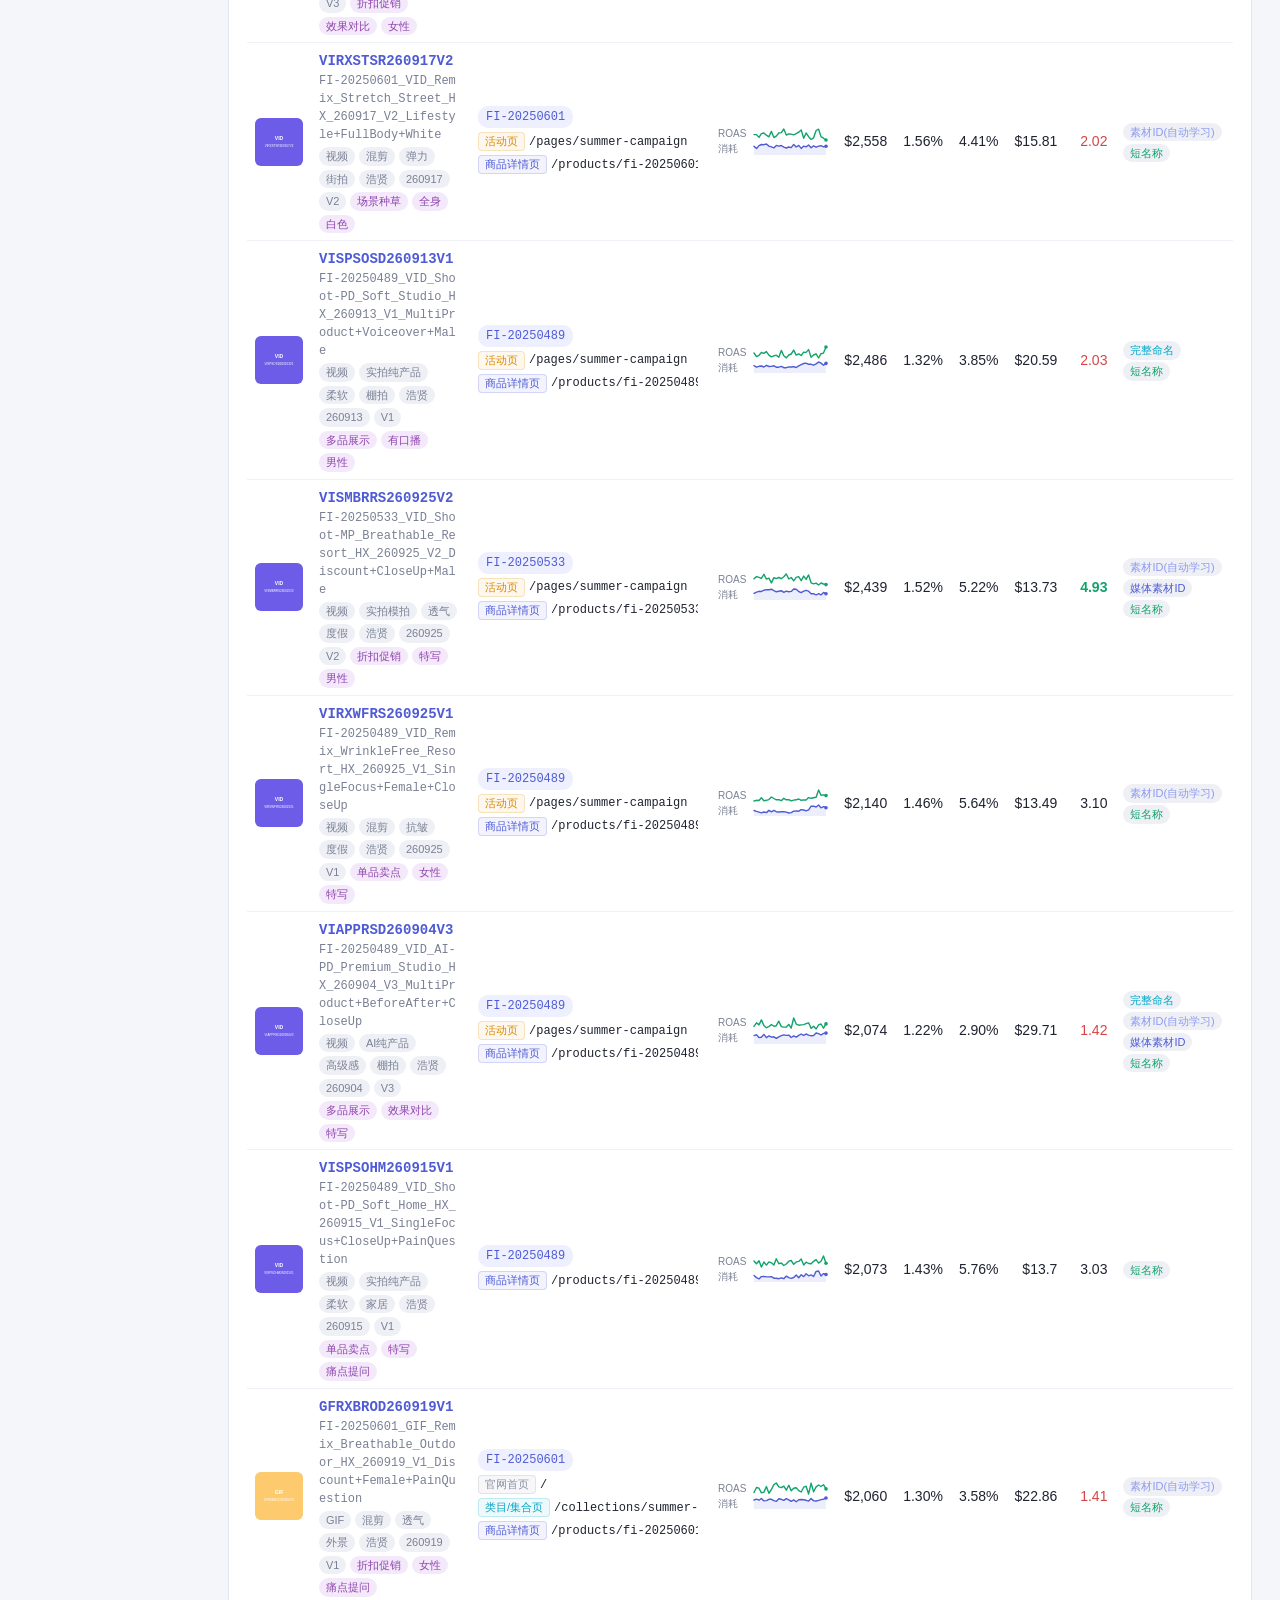
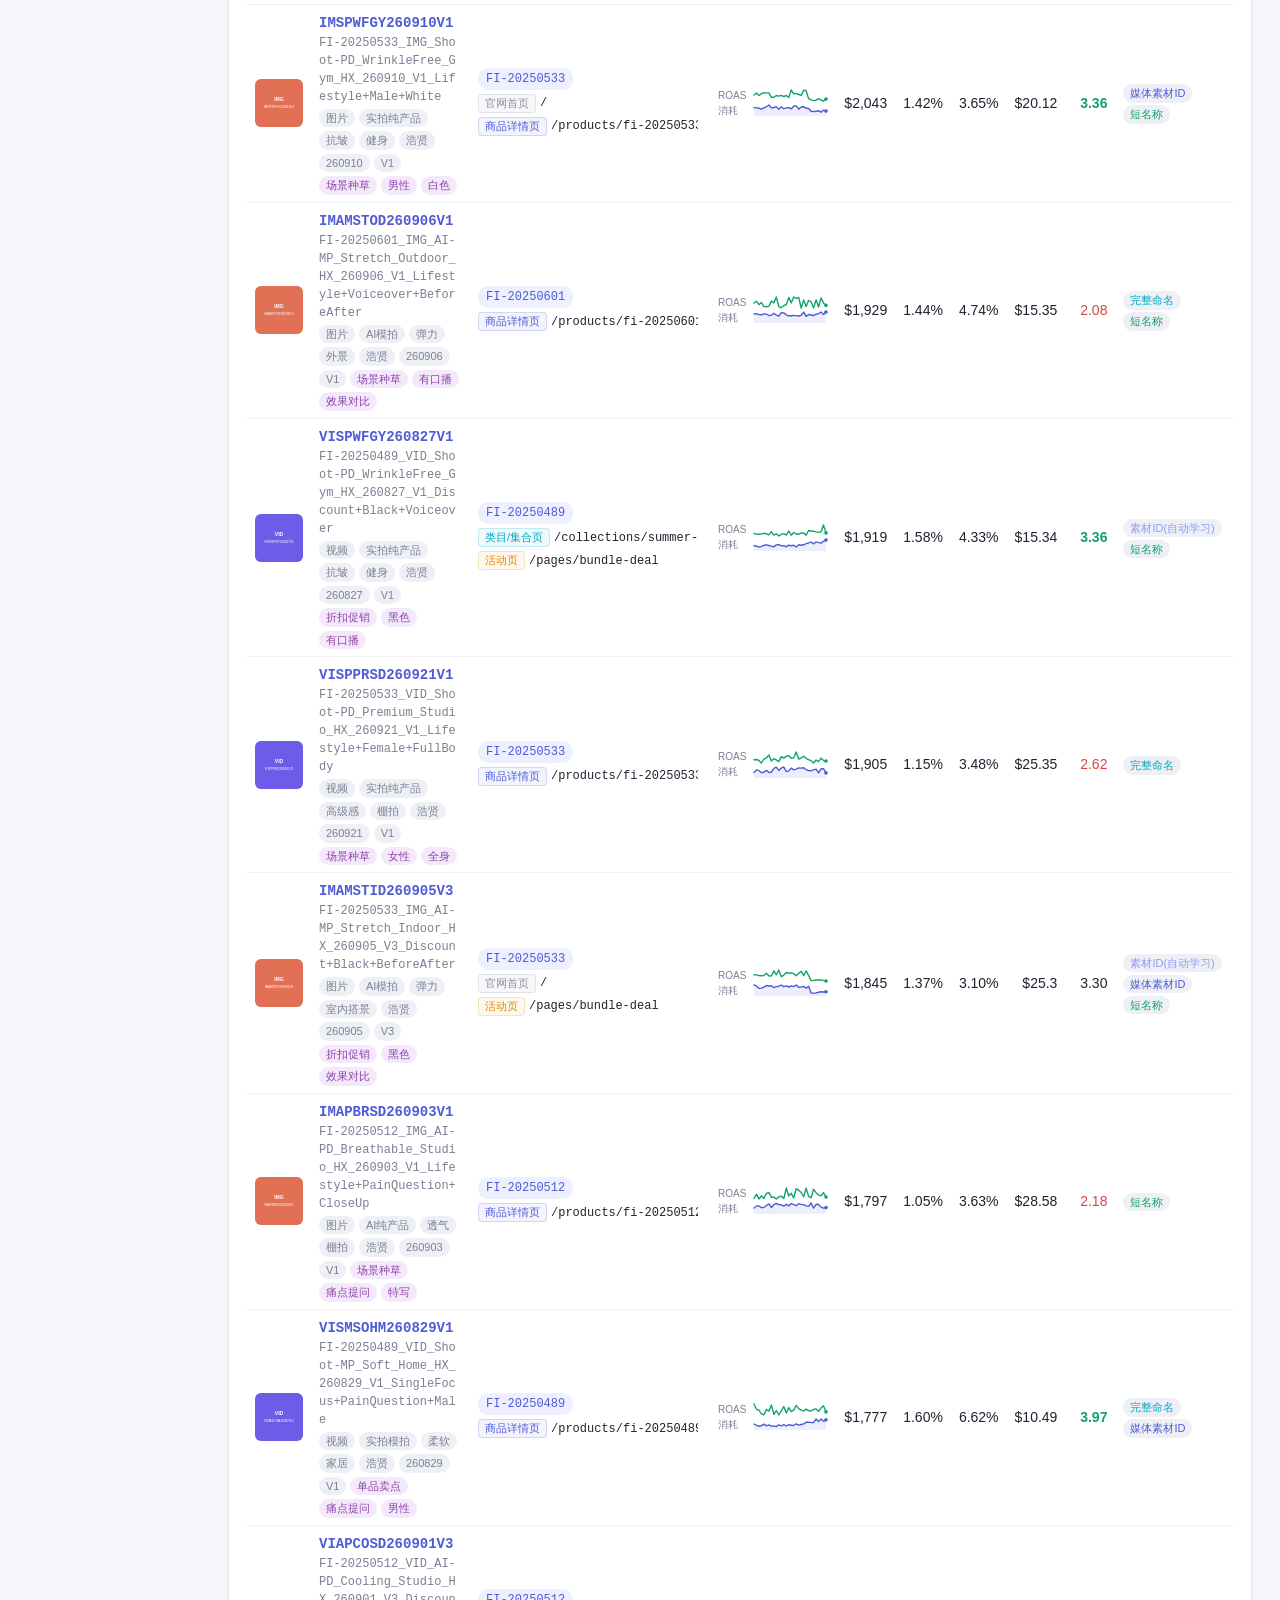
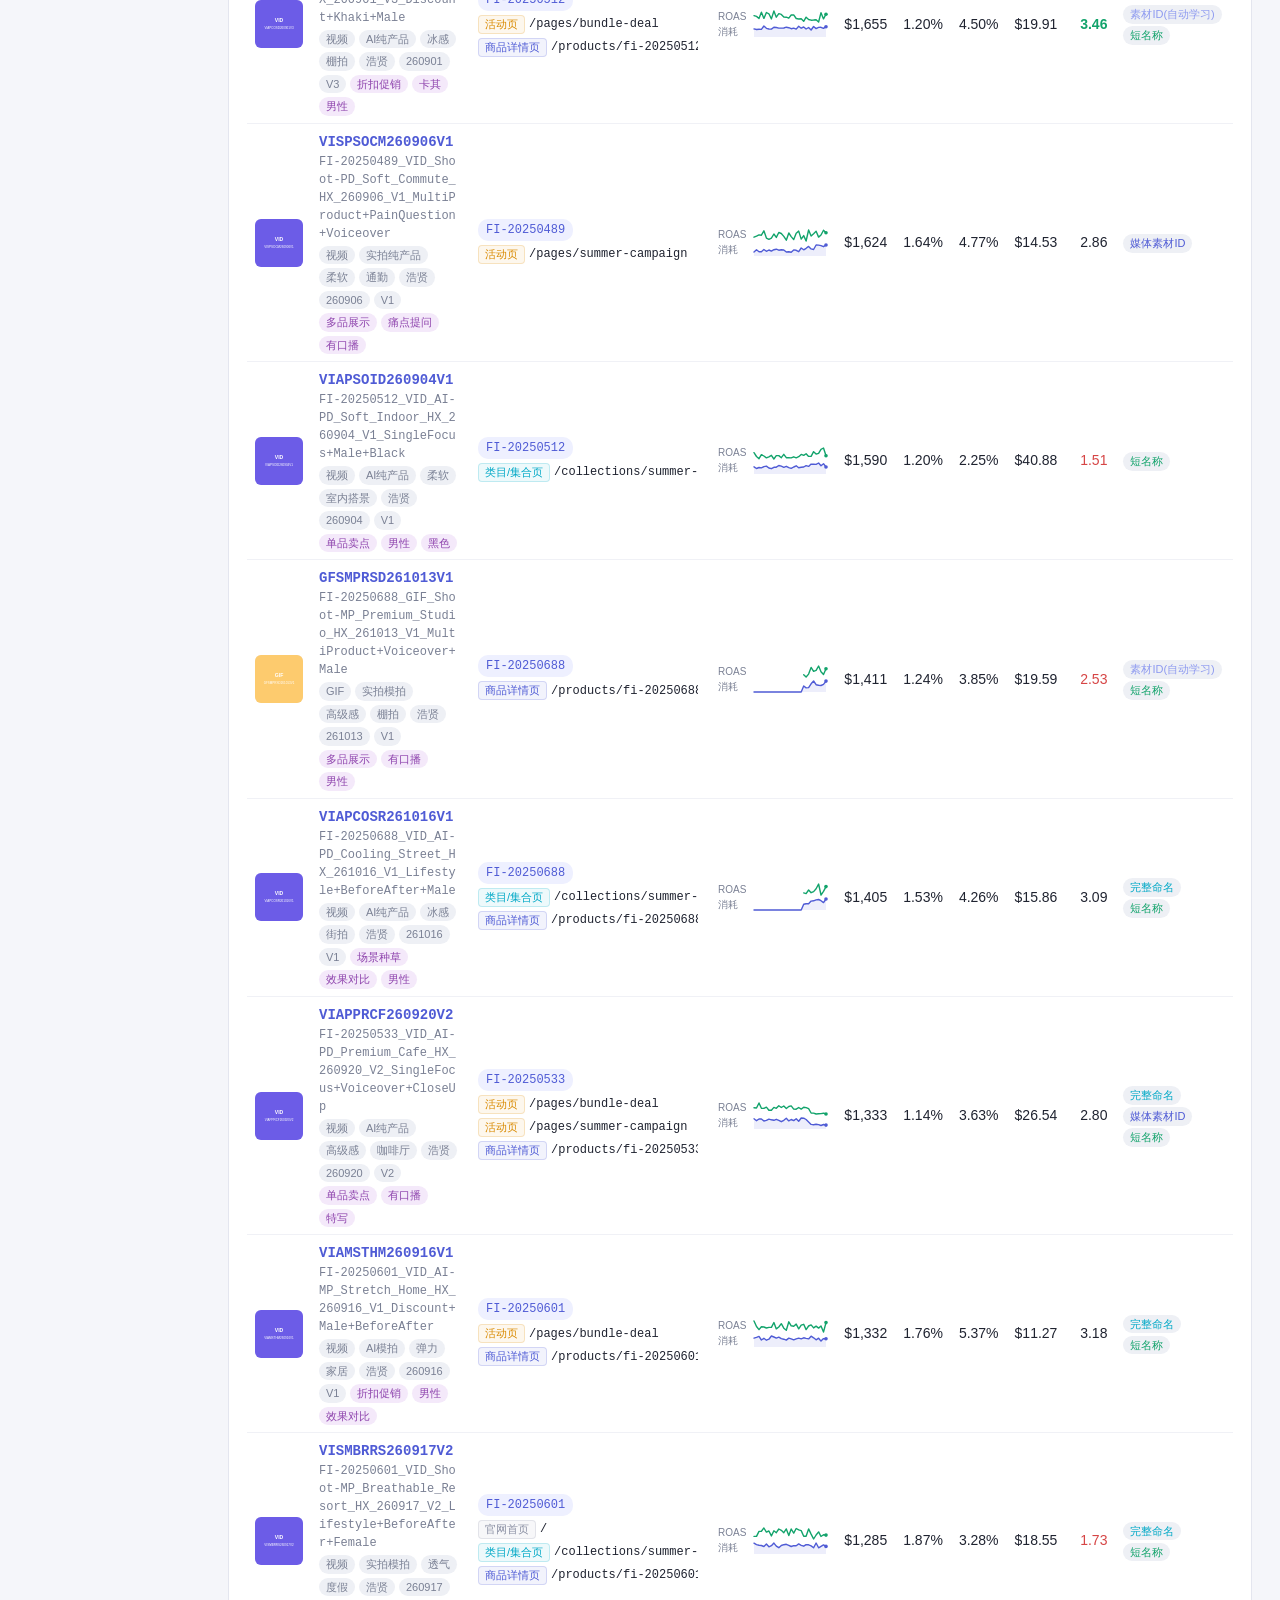
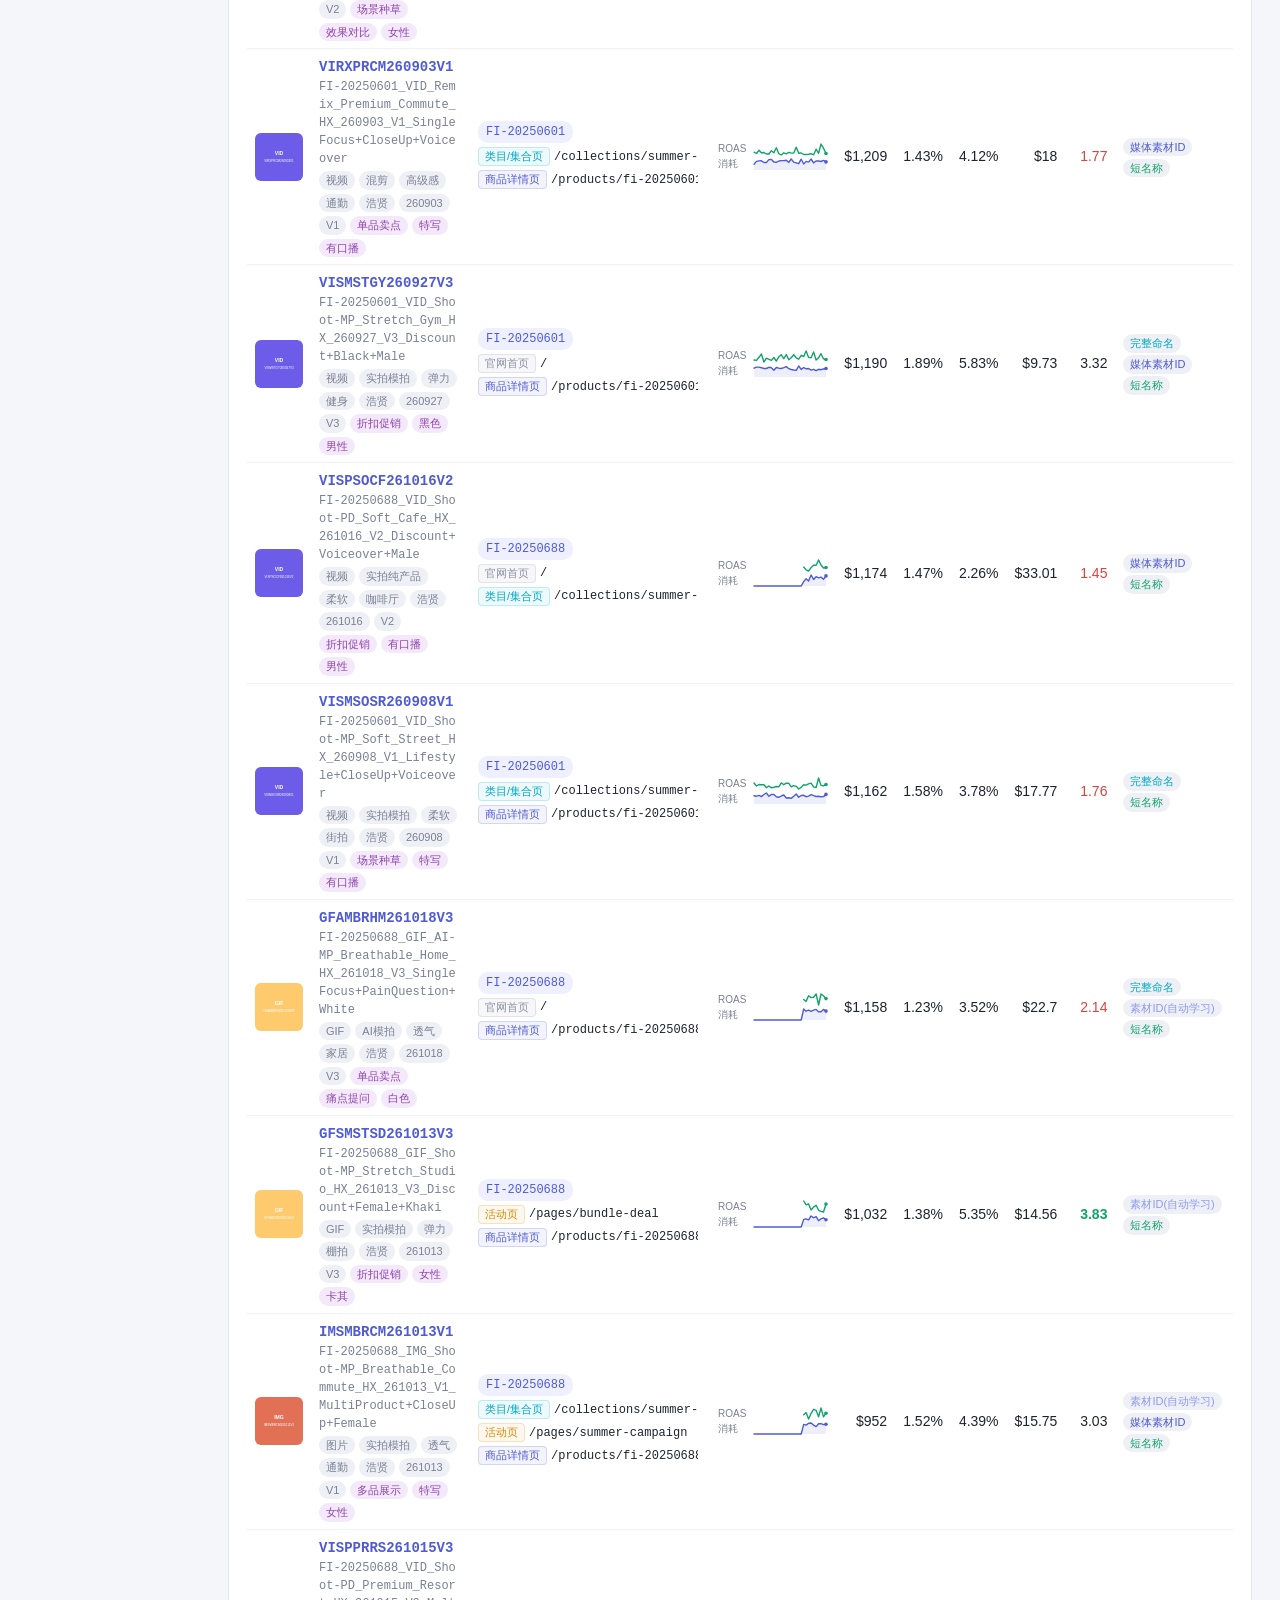
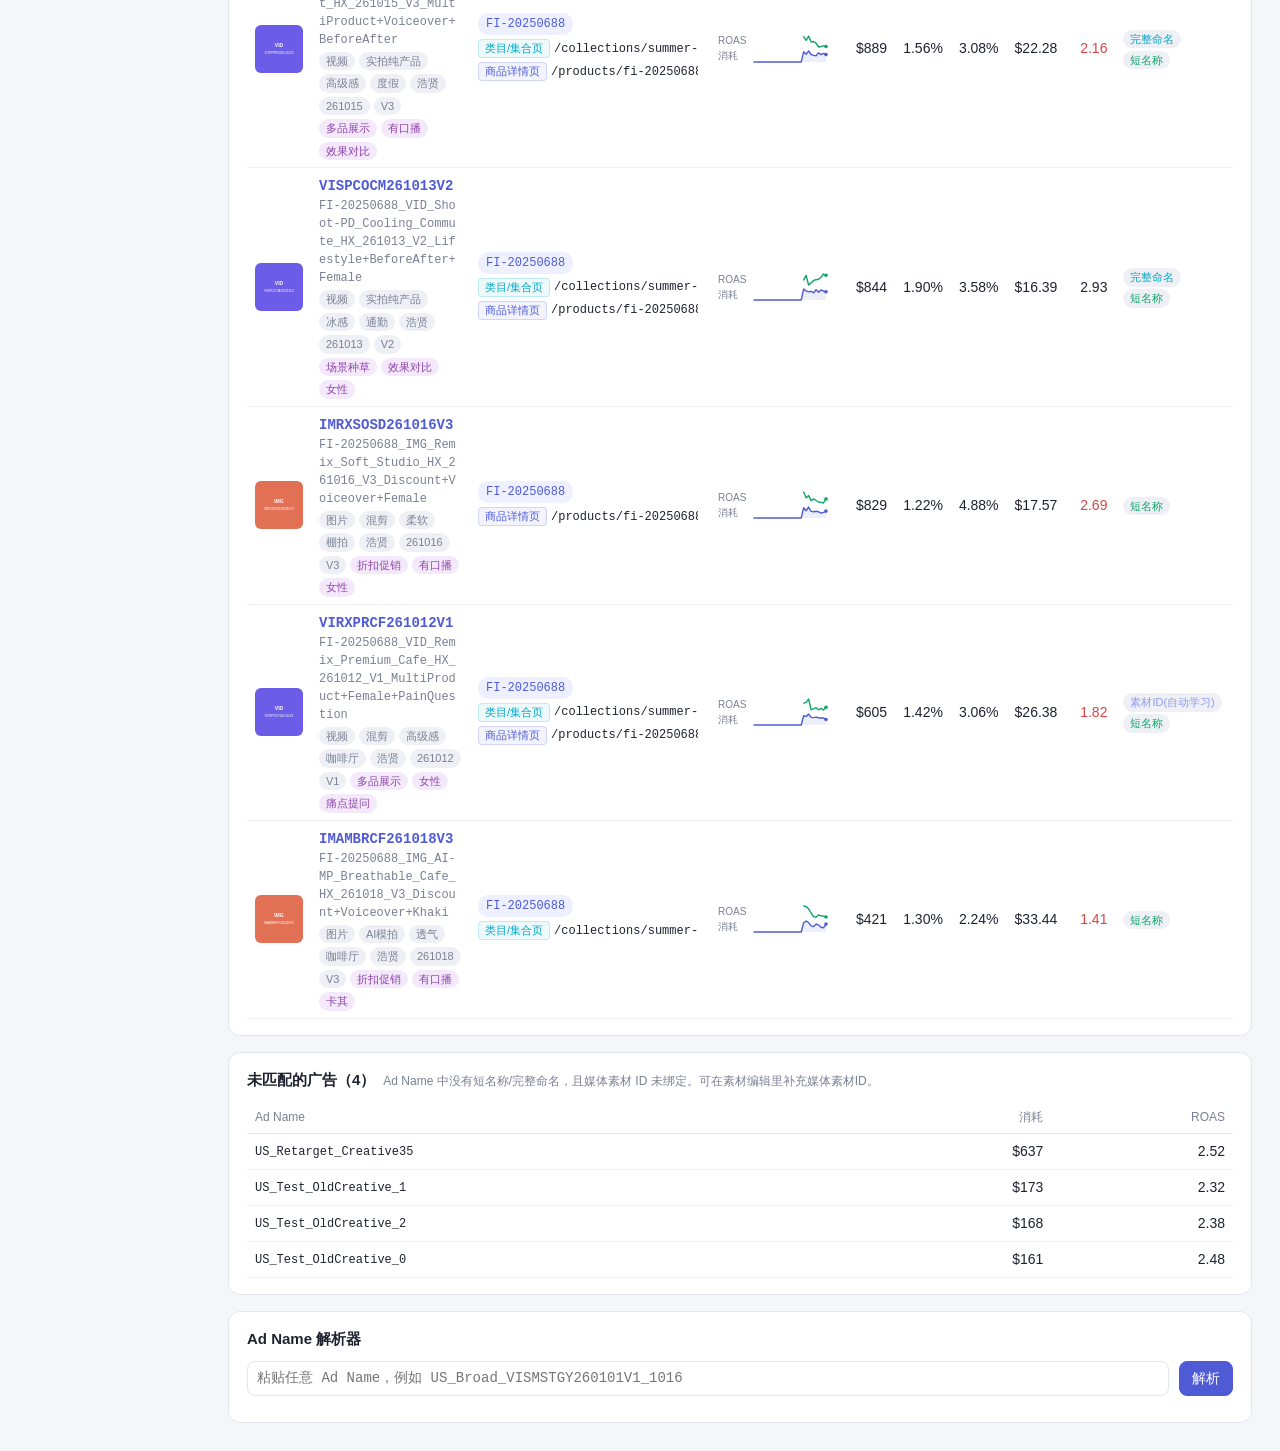
==== commit 105c9c73: "模块更名：上传 & AI 命名 → 素材理解与命名 Co-authored-by: Cursor <cursoragent@cursor.com>" ====
--- a/docs/index.html
+++ b/docs/index.html
@@ -9,7 +9,7 @@
 <body>
   <aside class="nav">
     <div class="brand">创意洞察<small>Creative Insights</small></div>
-    <a href="#/upload" data-page="upload">① 上传 &amp; AI 命名</a>
+    <a href="#/upload" data-page="upload">① 素材理解与命名</a>
     <a href="#/assets" data-page="assets">② 素材库</a>
     <a href="#/analytics" data-page="analytics">③ 数据分析</a>
     <div class="nav-sep">知识库</div>
--- a/docs/style.css
+++ b/docs/style.css
@@ -88,6 +88,112 @@
 
 .qitem { margin-bottom: 16px; }
 .qhead { display: flex; align-items: center; gap: 10px; margin-bottom: 12px; }
+
+/* 以视频为中心：左侧播放器 + 时间轴，右侧「内容理解 / 素材命名」切换 */
+.vx { display: grid; grid-template-columns: 340px minmax(0, 1fr); gap: 20px; align-items: start; }
+@media (max-width: 1000px) { .vx { grid-template-columns: 1fr; } }
+.vx-side { position: sticky; top: 12px; }
+.vx-side .ed-media img, .vx-side .ed-media video { max-height: 520px; }
+.vx-sum { margin-top: 10px; background: #f7f8fc; border: 1px solid var(--line); border-radius: 10px; padding: 8px 10px; font-size: 12px; display: grid; gap: 4px; }
+.vx-sum span { color: var(--muted); margin-right: 6px; }
+.vx-sum code.short { color: var(--pri); font-weight: 600; }
+.tl { position: relative; display: flex; gap: 2px; height: 26px; margin-top: 8px; border-radius: 6px; overflow: hidden; }
+.tl-seg { border: 0; padding: 0; min-width: 4px; cursor: pointer; color: #fff; font-size: 10px; opacity: .82; position: relative; }
+.tl-seg.cont { opacity: .6; background-image: repeating-linear-gradient(45deg, rgba(255,255,255,.18) 0 4px, transparent 4px 8px) !important; }
+.tl-seg:hover, .tl-seg.on { opacity: 1; box-shadow: inset 0 0 0 2px #111; }
+.tl-seg span { pointer-events: none; }
+.tl-head { position: absolute; top: -2px; bottom: -2px; width: 2px; background: #111; left: 0; pointer-events: none; transition: left .1s linear; }
+.tl-legend { display: flex; flex-wrap: wrap; gap: 8px; margin-top: 5px; font-size: 11px; color: var(--muted); }
+.tl-legend i { display: inline-block; width: 9px; height: 9px; border-radius: 2px; margin-right: 3px; vertical-align: -1px; }
+
+.vx-tabs { display: flex; gap: 6px; border-bottom: 1px solid var(--line); margin-bottom: 12px; }
+.vx-tabs button { border: 0; background: none; padding: 8px 14px 9px; font: inherit; font-size: 15px; font-weight: 600; color: var(--muted); cursor: pointer; border-bottom: 2px solid transparent; margin-bottom: -1px; }
+.vx-tabs button small { display: block; font-size: 11px; font-weight: 400; }
+.vx-tabs button.on { color: var(--pri); border-bottom-color: var(--pri); }
+.subtabs { display: flex; gap: 8px; align-items: center; margin-bottom: 12px; flex-wrap: wrap; }
+.subtabs button[data-sub] { border: 1px solid var(--line); background: #fff; border-radius: 10px; padding: 6px 14px; cursor: pointer; font: inherit; text-align: left; }
+.subtabs button[data-sub] small { display: block; font-size: 11px; color: var(--muted); }
+.subtabs button[data-sub].on { border-color: var(--pri); background: var(--pri-l); color: var(--pri); }
+
+.ov { background: linear-gradient(180deg, #f7f8ff, #fff); border: 1px solid #dfe3f5; border-radius: 10px; padding: 10px 12px; margin-bottom: 12px; }
+.ov-h, .mod-h { font-size: 12px; color: var(--muted); font-weight: 600; margin-bottom: 4px; }
+.mod-h b { color: var(--text); }
+.ov p { margin: 0 0 8px; font-size: 14px; line-height: 1.6; }
+.mods { display: grid; grid-template-columns: repeat(auto-fill, minmax(240px, 1fr)); gap: 10px; }
+.mods.two { grid-template-columns: 1fr 1fr; margin-top: 12px; }
+@media (max-width: 820px) { .mods.two { grid-template-columns: 1fr; } }
+.mod { border: 1px solid var(--line); border-radius: 10px; padding: 9px 11px; background: #fff; min-width: 0; }
+.mod.wide { grid-column: span 2; }
+@media (max-width: 820px) { .mod.wide { grid-column: auto; } }
+.mod .it { padding: 5px 0; border-top: 1px dashed #eef0f5; font-size: 13px; }
+.mod .it:first-of-type { border-top: 0; }
+.kv { display: grid; grid-template-columns: 76px 1fr; gap: 6px; font-size: 12px; padding: 2px 0; }
+.kv > span { color: var(--muted); }
+.crefs { display: inline-flex; flex-wrap: wrap; gap: 3px; margin-left: 4px; vertical-align: 1px; }
+.cref { border: 1px solid #c9cdf3; background: var(--pri-l); color: var(--pri); border-radius: 5px; font-size: 11px; padding: 0 5px; cursor: pointer; font-family: "SF Mono", Menlo, monospace; }
+.cref:hover { background: var(--pri); color: #fff; }
+.dots { color: var(--warn); letter-spacing: -1px; font-size: 9px; margin-left: 2px; }
+.sec-h { display: flex; align-items: center; gap: 8px; font-weight: 600; margin: 16px 0 8px; }
+.depts { margin-top: 10px; border: 1px solid var(--line); border-radius: 10px; padding: 8px 12px; background: #fcfcfe; }
+.depts summary { cursor: pointer; font-weight: 600; font-size: 13px; }
+.dept-grid { display: grid; grid-template-columns: repeat(auto-fill, minmax(220px, 1fr)); gap: 10px; margin-top: 8px; }
+.dept b { font-size: 12px; }
+.dept ul { margin: 4px 0 0; padding-left: 16px; font-size: 12px; }
+
+.clips { position: relative; display: flex; gap: 10px; overflow-x: auto; padding: 2px 2px 10px; scroll-snap-type: x proximity; }
+.clip { flex: 0 0 236px; border: 1px solid var(--line); border-radius: 10px; background: #fff; overflow: hidden; scroll-snap-align: start; transition: box-shadow .15s, border-color .15s; }
+.clip.on { border-color: var(--pri); box-shadow: 0 0 0 2px var(--pri-l); }
+.clip.role-card { flex-basis: 210px; }
+.clip-img { position: relative; height: 150px; background: #111; cursor: pointer; }
+.clip-img.sm { height: 110px; }
+.clip-img img { width: 100%; height: 100%; object-fit: contain; display: block; }
+.clip-img .ph { height: 100%; }
+.clip-t { position: absolute; left: 6px; bottom: 6px; background: rgba(0,0,0,.65); color: #fff; font-size: 11px; padding: 1px 6px; border-radius: 4px; font-family: "SF Mono", Menlo, monospace; }
+.role { position: absolute; right: 6px; top: 6px; color: #fff; font-size: 11px; padding: 1px 6px; border-radius: 4px; }
+.clip-b { padding: 7px 9px 9px; }
+.clip-cam { font-size: 12px; font-weight: 600; margin-bottom: 4px; }
+.clip .kv { grid-template-columns: 34px 1fr; }
+
+.pred { display: flex; gap: 16px; align-items: stretch; border: 1px solid #dfe3f5; border-radius: 12px; padding: 12px 14px; background: linear-gradient(180deg, #f7f8ff, #fff); }
+.tier { width: 86px; flex-shrink: 0; border-radius: 10px; display: flex; flex-direction: column; align-items: center; justify-content: center; font-size: 40px; font-weight: 800; color: #fff; background: #9aa0b4; }
+.tier small { font-size: 11px; font-weight: 400; opacity: .9; }
+.tier-S { background: #12a36b; } .tier-A { background: #2f80ed; } .tier-B { background: #d98a00; } .tier-C { background: #d64545; }
+.pred-m { flex: 1; min-width: 0; }
+.pred-roas { font-size: 18px; font-weight: 700; display: flex; gap: 8px; align-items: center; flex-wrap: wrap; }
+.pred-m p { margin: 6px 0 0; font-size: 13px; }
+.conf { height: 6px; background: #eceef5; border-radius: 3px; overflow: hidden; margin-top: 6px; max-width: 260px; }
+.conf i { display: block; height: 100%; background: var(--pri); }
+.tier-key { margin: 4px 2px 0; }
+.basis { margin-top: 10px; border: 1px solid var(--line); border-radius: 10px; padding: 8px 12px; }
+.basis summary { cursor: pointer; font-size: 13px; font-weight: 600; }
+table.t.mini td, table.t.mini th { padding: 4px 6px; font-size: 12px; }
+.efn { display: grid; grid-template-columns: repeat(7, minmax(0, 1fr)); gap: 6px; }
+@media (max-width: 820px) { .efn { grid-template-columns: repeat(4, 1fr); } }
+.efn-c { border: 1px solid var(--line); border-radius: 8px; padding: 6px 7px; font-size: 12px; display: grid; gap: 2px; }
+.efn-c span { color: var(--muted); }
+.efn-bar { height: 5px; background: #eceef5; border-radius: 3px; overflow: hidden; }
+.efn-bar i { display: block; height: 100%; background: #9aa0b4; }
+.efn-c.ok .efn-bar i { background: var(--ok); } .efn-c.new .efn-bar i { background: var(--warn); } .efn-c.bad .efn-bar i { background: var(--bad); }
+.efn-c.bad { border-color: #f3c4c4; }
+.efn-reasons { margin-top: 6px; display: grid; gap: 3px; }
+.edit { border: 1px solid var(--line); border-radius: 10px; padding: 10px 12px; margin-bottom: 10px; background: #fff; }
+.edit-h { display: flex; align-items: center; gap: 6px; flex-wrap: wrap; margin-bottom: 6px; }
+.pri-n { width: 20px; height: 20px; border-radius: 50%; background: var(--pri); color: #fff; font-size: 12px; display: inline-flex; align-items: center; justify-content: center; }
+.diff { display: grid; grid-template-columns: 1fr 1fr; gap: 8px; margin-bottom: 6px; }
+@media (max-width: 820px) { .diff { grid-template-columns: 1fr; } }
+.diff > div { font-size: 13px; border-radius: 8px; padding: 6px 8px; background: #fdf2f2; }
+.diff > div + div { background: #eefaf4; }
+.diff span { font-size: 11px; font-weight: 700; margin-right: 6px; color: var(--muted); }
+.gen { margin-top: 6px; }
+.sc-grid { display: grid; grid-template-columns: repeat(auto-fill, minmax(220px, 1fr)); gap: 12px; }
+.sc { border: 1px solid var(--line); border-radius: 10px; background: #fff; padding: 0; text-align: left; cursor: pointer; overflow: hidden; font: inherit; color: inherit; }
+.sc:hover { border-color: var(--pri); box-shadow: 0 0 0 2px var(--pri-l); }
+.sc-img { position: relative; height: 180px; background: #111; }
+.sc-img img { width: 100%; height: 100%; object-fit: contain; display: block; }
+.tier-mini { position: absolute; right: 8px; top: 8px; color: #fff; font-weight: 800; border-radius: 6px; padding: 0 8px; font-size: 16px; }
+.sc-b { padding: 8px 10px; display: grid; gap: 3px; }
+.sc-b code { color: var(--pri); font-weight: 600; font-size: 12px; }
+.efd-prompt { white-space: pre-wrap; word-break: break-word; background: #111827; color: #e5e7eb; border-radius: 8px; padding: 10px 12px; font-size: 12px; line-height: 1.5; margin: 6px 0 0; max-height: 180px; overflow: auto; }
 .spin { display: inline-block; width: 14px; height: 14px; border: 2px solid #ccd; border-top-color: var(--pri); border-radius: 50%; animation: sp 0.8s linear infinite; vertical-align: -2px; }
 @keyframes sp { to { transform: rotate(360deg); } }
 
@@ -429,7 +535,7 @@
 
 /* modal & toast */
 .modal { position: fixed; inset: 0; background: rgba(20,22,40,.45); display: flex; align-items: flex-start; justify-content: center; padding: 40px 20px; z-index: 50; overflow: auto; }
-.modal-box { background: #fff; border-radius: 14px; width: min(1100px, 100%); padding: 16px 20px 20px; }
+.modal-box { background: #fff; border-radius: 14px; width: min(1320px, 100%); padding: 16px 20px 20px; }
 .modal-head { display: flex; justify-content: space-between; align-items: center; margin-bottom: 12px; }
 #toasts { position: fixed; right: 20px; bottom: 20px; display: flex; flex-direction: column; gap: 8px; z-index: 99; }
 .toast { background: #1d2033; color: #fff; padding: 10px 14px; border-radius: 10px; max-width: 420px; box-shadow: 0 6px 20px rgba(0,0,0,.2); font-size: 13px; }
